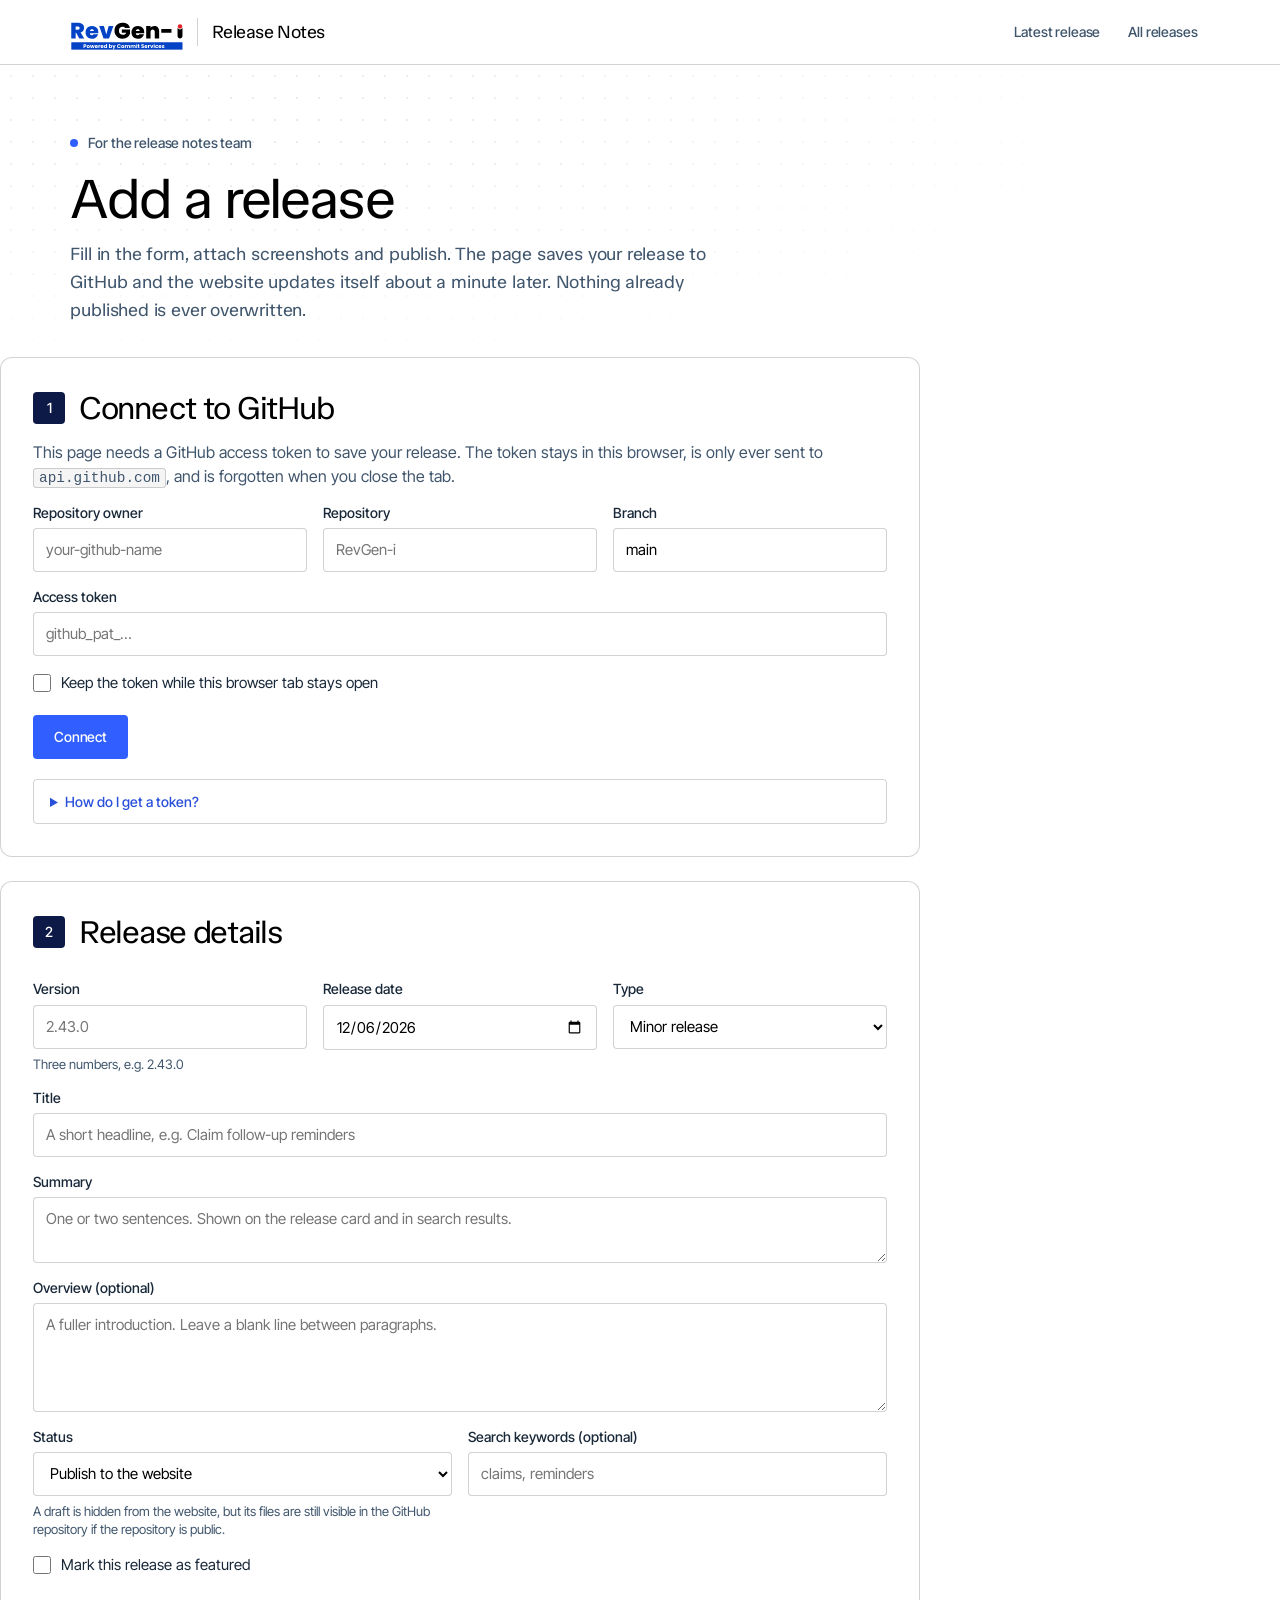
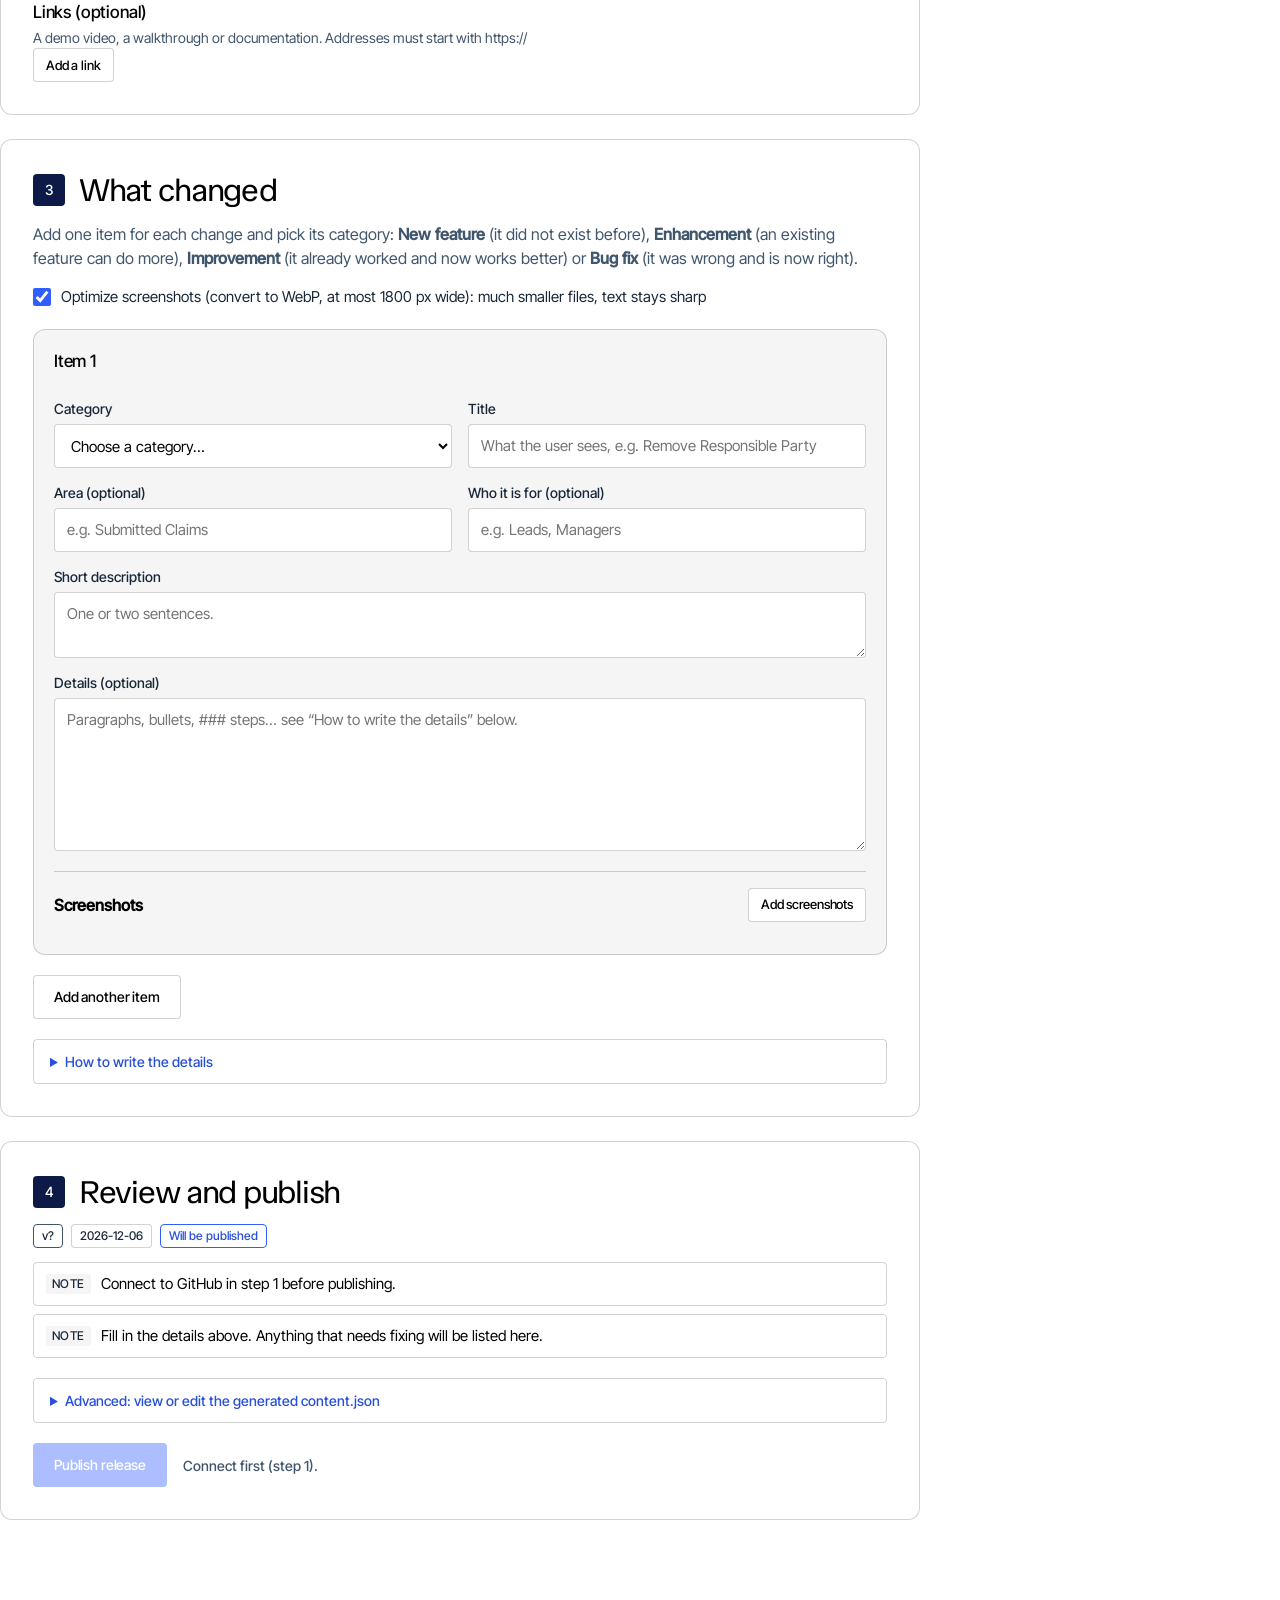
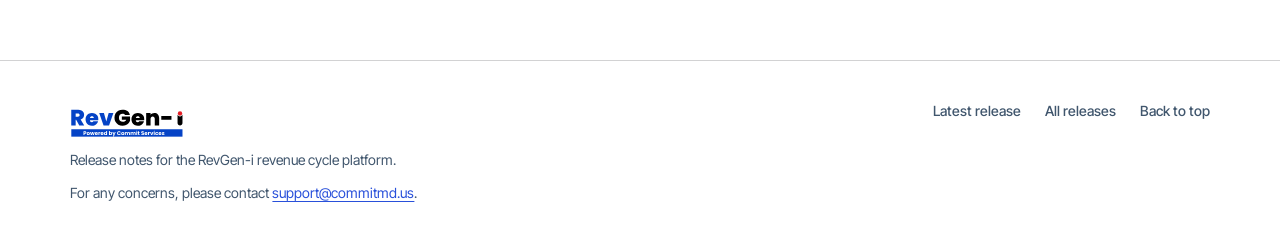
==== release-notes/admin/index.html @ 4381edd2 "Composer page: regenerated with the support contact line" ====
<!doctype html>
<html lang="en">
<head>
<meta charset="utf-8">
<meta name="viewport" content="width=device-width, initial-scale=1">
<title>Add a release · RevGen-i Release Notes</title>
<meta name="description" content="Add a release to the RevGen-i release notes with a form instead of editing files.">
<meta name="robots" content="noindex, nofollow">
<meta http-equiv="Content-Security-Policy" content="default-src 'self'; script-src 'self'; style-src 'self'; img-src 'self' data: blob:; font-src 'self'; connect-src 'self' https://api.github.com; object-src 'none'; base-uri 'none'; form-action 'none'">
<meta name="theme-color" content="#FFFFFF">
<link rel="icon" href="../assets/images/favicon.svg" type="image/svg+xml">
<link rel="stylesheet" href="../assets/css/fonts.css">
<link rel="stylesheet" href="../assets/css/portal.css">
<link rel="stylesheet" href="admin.css">
</head>
<body class="page-admin" data-root="../">
<!--@header-->
<a class="skip" href="#main">Skip to content</a>
<header class="site-header">
  <div class="wrap nav-in">
    <a class="brand" href="../" aria-label="RevGen-i Release Notes, home">
      <img class="logo-img" src="../assets/images/logo.svg" width="112" height="36" alt="RevGen-i, powered by Commit Services">
      <span class="brand-sep" aria-hidden="true"></span>
      <span class="brand-label">Release Notes</span>
    </a>
    <nav class="nav-links" aria-label="Primary">
      <a href="../#latest">Latest release</a>
      <a href="../releases/">All releases</a>
    </nav>
  </div>
</header>
<!--/@header-->

<main id="main">
  <section class="hero hero-compact">
    <div class="wrap"><div class="hero-in">
      <p class="eyebrow"><span class="dot" aria-hidden="true"></span>For the release notes team</p>
      <h1 class="d">Add a release</h1>
      <p class="lead">Fill in the form, attach screenshots and publish. The page saves your release to GitHub and the website updates itself about a minute later. Nothing already published is ever overwritten.</p>
    </div></div>
  </section>

  <div class="wrap adm">

    <section class="panel" id="connect" aria-labelledby="h-connect">
      <div class="panel-head"><span class="num" aria-hidden="true">1</span><h2 id="h-connect" class="d">Connect to GitHub</h2></div>
      <p class="muted">This page needs a GitHub access token to save your release. The token stays in this browser, is only ever sent to <code>api.github.com</code>, and is forgotten when you close the tab.</p>
      <div class="grid3">
        <label class="field"><span>Repository owner</span><input id="owner" type="text" autocomplete="off" spellcheck="false" placeholder="your-github-name"></label>
        <label class="field"><span>Repository</span><input id="repo" type="text" autocomplete="off" spellcheck="false" placeholder="RevGen-i"></label>
        <label class="field"><span>Branch</span><input id="branch" type="text" autocomplete="off" spellcheck="false" value="main"></label>
      </div>
      <label class="field"><span>Access token</span><input id="token" type="password" autocomplete="off" spellcheck="false" placeholder="github_pat_…"></label>
      <label class="check-row"><input id="remember" type="checkbox"><span>Keep the token while this browser tab stays open</span></label>
      <div class="actions"><button class="btn btn-primary" id="connectBtn" type="button">Connect</button><span class="status" id="connectStatus" role="status" aria-live="polite"></span></div>
      <details class="help">
        <summary>How do I get a token?</summary>
        <ol>
          <li>Sign in to GitHub as the owner of the repository, then open <a href="https://github.com/settings/personal-access-tokens/new" target="_blank" rel="noopener noreferrer">Settings &rsaquo; Fine-grained tokens &rsaquo; Generate new token</a>.</li>
          <li>Name it <em>Release notes</em> and choose an expiry of 30 days or less.</li>
          <li>Under <strong>Repository access</strong> choose <em>Only select repositories</em> and pick this repository.</li>
          <li>Under <strong>Repository permissions</strong> set <strong>Contents</strong> to <em>Read and write</em>, and <strong>Actions</strong> to <em>Read-only</em> (so this page can show whether the website build worked).</li>
          <li>Generate the token, copy it and paste it above. Treat it like a password: do not share it. You can delete it on GitHub at any time.</li>
        </ol>
      </details>
    </section>

    <section class="panel" id="details" aria-labelledby="h-details">
      <div class="panel-head"><span class="num" aria-hidden="true">2</span><h2 id="h-details" class="d">Release details</h2></div>
      <div class="grid3">
        <label class="field"><span>Version</span><input id="version" type="text" inputmode="decimal" autocomplete="off" spellcheck="false" placeholder="2.43.0"><small class="hint" id="versionHint">Three numbers, e.g. 2.43.0</small></label>
        <label class="field"><span>Release date</span><input id="date" type="date"></label>
        <label class="field"><span>Type</span><select id="type"><option value="major">Major release</option><option value="minor" selected>Minor release</option><option value="patch">Patch release</option></select></label>
      </div>
      <label class="field"><span>Title</span><input id="title" type="text" maxlength="140" autocomplete="off" placeholder="A short headline, e.g. Claim follow-up reminders"></label>
      <label class="field"><span>Summary</span><textarea id="summary" rows="2" placeholder="One or two sentences. Shown on the release card and in search results."></textarea></label>
      <label class="field"><span>Overview (optional)</span><textarea id="overview" rows="4" placeholder="A fuller introduction. Leave a blank line between paragraphs."></textarea></label>
      <div class="grid2">
        <label class="field"><span>Status</span>
          <select id="status"><option value="published">Publish to the website</option><option value="draft">Save as a draft (hidden from the website)</option></select>
          <small class="hint">A draft is hidden from the website, but its files are still visible in the GitHub repository if the repository is public.</small></label>
        <label class="field"><span>Search keywords (optional)</span><input id="tags" type="text" autocomplete="off" placeholder="claims, reminders"></label>
      </div>
      <label class="check-row"><input id="featured" type="checkbox"><span>Mark this release as featured</span></label>
      <h3>Links (optional)</h3>
      <p class="muted small">A demo video, a walkthrough or documentation. Addresses must start with https://</p>
      <div id="links"></div>
      <button class="btn btn-outline btn-sm" id="addLink" type="button">Add a link</button>
    </section>

    <section class="panel" id="changes" aria-labelledby="h-changes">
      <div class="panel-head"><span class="num" aria-hidden="true">3</span><h2 id="h-changes" class="d">What changed</h2></div>
      <p class="muted">Add one item for each change and pick its category: <strong>New feature</strong> (it did not exist before), <strong>Enhancement</strong> (an existing feature can do more), <strong>Improvement</strong> (it already worked and now works better) or <strong>Bug fix</strong> (it was wrong and is now right).</p>
      <label class="check-row"><input id="optimize" type="checkbox" checked><span>Optimize screenshots (convert to WebP, at most 1800 px wide): much smaller files, text stays sharp</span></label>
      <div id="items"></div>
      <button class="btn btn-outline" id="addItem" type="button">Add another item</button>
      <details class="help">
        <summary>How to write the details</summary>
        <p class="muted small">The <em>Details</em> box turns plain text into formatted content:</p>
        <ul class="syntax">
          <li>A <strong>blank line</strong> starts a new paragraph.</li>
          <li><code>- text</code> makes a bullet and <code>1. text</code> a numbered list.</li>
          <li><code>## Heading</code> adds a sub-heading.</li>
          <li><code>&gt; text</code> makes a note box and <code>!&gt; text</code> an important box.</li>
          <li><code>### Step title</code> starts a numbered step. The text, notes and screenshots below it belong to that step.</li>
          <li><code>[[image 2]]</code> on its own line places this item's screenshot number 2 right there. Screenshots you do not place appear after the text.</li>
          <li>Inside any text: <code>**bold**</code>, <code>`code`</code> and <code>[label](https://example.com)</code>.</li>
        </ul>
      </details>
    </section>

    <section class="panel" id="publish" aria-labelledby="h-publish">
      <div class="panel-head"><span class="num" aria-hidden="true">4</span><h2 id="h-publish" class="d">Review and publish</h2></div>
      <div class="summary-box" id="summaryBox" aria-live="polite"></div>
      <ul class="checks" id="checks" aria-live="polite"></ul>
      <details class="help">
        <summary>Advanced: view or edit the generated content.json</summary>
        <textarea id="json" rows="14" readonly spellcheck="false" aria-label="Generated content.json"></textarea>
        <label class="check-row"><input id="editJson" type="checkbox"><span>Edit the JSON by hand (the form above then stops updating it)</span></label>
        <button class="btn btn-outline btn-sm" id="resetJson" type="button" hidden>Reset from the form</button>
      </details>
      <div class="actions"><button class="btn btn-primary" id="publishBtn" type="button" disabled>Publish release</button><span class="status" id="publishHint"></span></div>
      <ol class="progress" id="progress" aria-live="polite" hidden></ol>
      <div class="result" id="result" role="status" hidden></div>
    </section>

  </div>
</main>

<!--@footer-->
<footer class="site-footer">
  <div class="wrap foot-in">
    <div class="foot-brand">
      <img class="logo-img" src="../assets/images/logo.svg" width="112" height="36" alt="RevGen-i, powered by Commit Services">
      <p>Release notes for the RevGen-i revenue cycle platform.</p>
      <p class="foot-contact">For any concerns, please contact <a href="mailto:support@commitmd.us">support@commitmd.us</a>.</p>
    </div>
    <nav class="foot-links" aria-label="Footer">
      <a href="../#latest">Latest release</a>
      <a href="../releases/">All releases</a>
      <a href="#main">Back to top</a>
    </nav>
  </div>
</footer>
<!--/@footer-->
<script type="module" src="admin.mjs"></script>
</body>
</html>
---- release-notes/assets/css/fonts.css ----
/* Brand fonts from DESIGN.md, self-hosted: nothing is requested from Google or any other third party.
   TASA Orbiter (headlines) and Inter Tight (text), Latin subset, WOFF2. Both are SIL Open Font License 1.1;
   the licence texts sit next to the files in assets/fonts/. Characters outside this subset fall back to the
   next family in the stack (Inter, then the system font). Inter Tight is one variable file for weights 400-500. */
@font-face{
  font-family:"TASA Orbiter";font-style:normal;font-weight:400;font-display:swap;
  src:url("../fonts/tasa-orbiter-latin.woff2") format("woff2");
  unicode-range:U+0000-00FF,U+0131,U+0152-0153,U+02BB-02BC,U+02C6,U+02DA,U+02DC,U+0304,U+0308,U+0329,U+2000-206F,U+20AC,U+2122,U+2191,U+2193,U+2212,U+2215,U+FEFF,U+FFFD;
}
@font-face{
  font-family:"Inter Tight";font-style:normal;font-weight:400 500;font-display:swap;
  src:url("../fonts/inter-tight-latin.woff2") format("woff2");
  unicode-range:U+0000-00FF,U+0131,U+0152-0153,U+02BB-02BC,U+02C6,U+02DA,U+02DC,U+0304,U+0308,U+0329,U+2000-206F,U+20AC,U+2122,U+2191,U+2193,U+2212,U+2215,U+FEFF,U+FFFD;
}
---- release-notes/assets/css/portal.css ----
/* RevGen-i Release Notes portal. One stylesheet for every page.
   Tokens follow Auditing/DESIGN.md (white page, vivid blue for actions and highlights only, flat, 4px corners). */
:root{
  --bg:#FFFFFF;
  --ink:#000000; --ink-2:#192839; --ink-3:#40566D; --ink-4:#768EA7; /* ink-4: decoration only, never text */
  --line:#4345473D;
  --blue:#305EFF; --blue-hover:#2950DB; --navy:#0D1A48; --link:#2950DA;
  --wash:rgba(25,40,57,.045); --blue-wash:rgba(48,94,255,.08);
  --ok:#0E7A4F; --warn:#9A5B00;
  --r-sm:4px; --r-md:12px;
  --margin:clamp(20px,5.5vw,80px);
  --header-h:64px;
  --f-display:"TASA Orbiter","TASA Orbiter Display Regular","Inter Tight","Inter",system-ui,-apple-system,"Segoe UI",Roboto,sans-serif;
  --f-body:"Inter Tight","Inter",system-ui,-apple-system,"Segoe UI",Roboto,sans-serif;
  --ease:cubic-bezier(.2,.7,.2,1);
}
*,*::before,*::after{box-sizing:border-box}
*{margin:0}
[hidden]{display:none!important}
html{-webkit-text-size-adjust:100%;scroll-padding-top:calc(var(--header-h) + 24px);scroll-behavior:smooth}
body{background:var(--bg);color:var(--ink);font:400 16px/1.5 var(--f-body);-webkit-font-smoothing:antialiased;text-rendering:optimizeLegibility;overflow-x:hidden}
img{display:block;max-width:100%;height:auto}
ul,ol{padding:0;list-style:none}
button,input,select{font:inherit;color:inherit}
button{cursor:pointer;background:none;border:0;padding:0}
a{color:var(--link);text-decoration:none}
p a,ul.list a,ol.list a{text-decoration:underline;text-underline-offset:3px;text-decoration-thickness:1px}
.btn,.card h3 a,.row-main h3 a,.card-go{text-decoration:none}
code{font:500 .9em ui-monospace,SFMono-Regular,Consolas,monospace;background:var(--wash);border:1px solid var(--line);border-radius:3px;padding:.05em .35em}
kbd{font:500 12px/1 var(--f-body);border:1px solid var(--line);border-radius:3px;padding:3px 6px;color:var(--ink-3);background:#fff}
:focus-visible{outline:2px solid var(--blue);outline-offset:2px;border-radius:var(--r-sm)}
::selection{background:var(--blue);color:#fff}
.wrap{width:min(1280px,100% - 2*var(--margin));margin-inline:auto}
.sr{position:absolute;width:1px;height:1px;overflow:hidden;clip:rect(0 0 0 0);white-space:nowrap}
.nowrap{white-space:nowrap}
.skip{position:absolute;left:12px;top:-60px;z-index:100;background:var(--navy);color:#fff;padding:10px 14px;border-radius:var(--r-sm);transition:top .15s}
.skip:focus{top:12px}

/* ---------- type ---------- */
.d{font-family:var(--f-display);font-weight:400;letter-spacing:-.04em;font-synthesis:none}
h1.d{font-size:clamp(34px,4.4vw,56px);line-height:1}
h2.d{font-size:clamp(26px,2.6vw,32px);line-height:1.13}
h3.d{font-size:clamp(20px,1.9vw,24px);line-height:1.15;letter-spacing:-.03em}
.lead{font:400 18px/1.55 var(--f-display);letter-spacing:-.01em;color:var(--ink-3)}
.eyebrow{display:inline-flex;align-items:center;gap:10px;font:500 14px/1.43 var(--f-body);letter-spacing:-.01em;color:var(--ink-3)}
.dot{width:8px;height:8px;border-radius:50%;background:var(--blue);position:relative;flex:none}
.dot::after{content:"";position:absolute;inset:-4px;border-radius:50%;border:1.5px solid var(--blue);opacity:0;animation:ping 2.6s var(--ease) infinite}
@keyframes ping{0%{transform:scale(.4);opacity:.7}80%,100%{transform:scale(1.3);opacity:0}}

/* ---------- buttons, chips ---------- */
.btn{display:inline-flex;align-items:center;justify-content:center;gap:8px;height:44px;padding:0 20px;border-radius:var(--r-sm);font:500 14px/1 var(--f-body);letter-spacing:-.01em;border:1px solid transparent;transition:background .2s,border-color .2s,color .2s,transform .2s var(--ease);white-space:nowrap}
.btn:active{transform:translateY(1px)}
.btn-primary{background:var(--blue);color:#fff}
.btn-primary:hover{background:var(--blue-hover)}
.btn-outline{border-color:var(--line);color:var(--ink);background:var(--bg)}
.btn-outline:hover{border-color:var(--ink-2);background:var(--wash)}
.btn-light{border-color:rgba(255,255,255,.34);color:#fff}
.btn-light:hover{border-color:#fff;background:rgba(255,255,255,.08)}
.btn-sm{height:34px;padding:0 12px;font-size:13px}
.btn-glyph{font-size:9px}
.btn .arr{display:inline-block;transition:transform .25s var(--ease)}
.btn:hover .arr,.link:hover .arr{transform:translateX(3px)}
.link{display:inline-flex;align-items:center;gap:6px;font:500 14px/1.43 var(--f-body);color:var(--link)}
.link:hover{text-decoration:underline;text-underline-offset:3px}

.chip{display:inline-flex;align-items:center;gap:6px;height:24px;padding:0 8px;border-radius:var(--r-sm);font:500 12px/1 var(--f-body);border:1px solid var(--line);color:var(--ink-2);white-space:nowrap;background:var(--bg)}
.chip::before{content:none}
/* categories: colour AND an icon AND a label, so they never rely on colour alone */
.chip[class*="cat-"]::before{content:"";width:11px;height:11px;background:currentColor;-webkit-mask:var(--icon) center/contain no-repeat;mask:var(--icon) center/contain no-repeat}
.cat-new-feature{--icon:url("data:image/svg+xml,%3Csvg xmlns='http://www.w3.org/2000/svg' viewBox='0 0 12 12' fill='none'%3E%3Cpath d='M6 1.5v9M1.5 6h9' stroke='%23000' stroke-width='1.8' stroke-linecap='round'/%3E%3C/svg%3E")}
.cat-enhancement{--icon:url("data:image/svg+xml,%3Csvg xmlns='http://www.w3.org/2000/svg' viewBox='0 0 12 12' fill='none'%3E%3Cpath d='M3 9l6-6M4 2.8h5.2V8' stroke='%23000' stroke-width='1.7' stroke-linecap='round' stroke-linejoin='round'/%3E%3C/svg%3E")}
.cat-improvement{--icon:url("data:image/svg+xml,%3Csvg xmlns='http://www.w3.org/2000/svg' viewBox='0 0 12 12' fill='none'%3E%3Cpath d='M2 6.8L6 2.8l4 4M2 10.2L6 6.2l4 4' stroke='%23000' stroke-width='1.6' stroke-linecap='round' stroke-linejoin='round'/%3E%3C/svg%3E")}
.cat-bug-fix{--icon:url("data:image/svg+xml,%3Csvg xmlns='http://www.w3.org/2000/svg' viewBox='0 0 12 12' fill='none'%3E%3Cpath d='M2 6.4l2.7 2.7L10 3.2' stroke='%23000' stroke-width='1.8' stroke-linecap='round' stroke-linejoin='round'/%3E%3C/svg%3E")}
.chip.cat-new-feature{background:var(--blue);border-color:var(--blue);color:#fff}
.chip.cat-enhancement{border-color:var(--navy);color:var(--navy)}
.chip.cat-improvement{border-color:rgba(41,80,218,.5);color:var(--link);background:var(--blue-wash)}
.chip.cat-bug-fix{border-color:var(--ink-3);color:var(--ink-2)}
.chip.type-major{background:var(--navy);border-color:var(--navy);color:#fff}
.chip.type-minor{border-color:var(--ink-3);color:var(--ink-2)}
.chip.type-patch{border-style:dashed;border-color:var(--ink-3);color:var(--ink-3)}
.chip.featured{border-color:var(--blue);color:var(--link)}
.chip.draft{border-color:var(--warn);color:var(--warn);background:#fff8ec}
.chip.sample{border-style:dashed;border-color:var(--ink-3);color:var(--ink-3);background:var(--wash)}
.chip.aud{background:var(--wash);border-color:transparent;color:var(--ink-2)}
.chip.latest{background:var(--blue);border-color:var(--blue);color:#fff}
.chip.latest i{width:6px;height:6px;border-radius:50%;background:#fff;display:block}
.chip.on-dark{background:transparent;border-color:rgba(255,255,255,.34);color:#fff}
.chip.on-dark.type-major{background:#fff;color:var(--navy);border-color:#fff}

/* ---------- header / footer ---------- */
.site-header{position:sticky;top:0;z-index:50;background:var(--bg);border-bottom:1px solid var(--line)}
.nav-in{height:var(--header-h);display:flex;align-items:center;justify-content:space-between;gap:20px}
.brand{display:inline-flex;align-items:center;gap:14px;color:var(--ink);min-width:0}
.logo-img{display:block;flex:none;height:36px;width:auto} /* the official RevGen-i logo (assets/images/logo.svg), never redrawn */
.brand-sep{width:1px;height:28px;background:var(--line)}
.brand-label{font:400 18px/1 var(--f-display);letter-spacing:-.03em;white-space:nowrap}
.nav-links{display:flex;align-items:center;gap:4px}
.nav-links a{position:relative;height:36px;display:inline-flex;align-items:center;padding:0 12px;border-radius:var(--r-sm);font:500 14px/1 var(--f-body);letter-spacing:-.01em;color:var(--ink-3);transition:color .2s,background .2s}
.nav-links a:hover{color:var(--ink);background:var(--wash)}
.nav-links a[aria-current="page"]{color:var(--ink)}
.nav-links a[aria-current="page"]::after{content:"";position:absolute;left:12px;right:12px;bottom:-14px;height:2px;background:var(--blue)}
.nav-links a{white-space:nowrap}
@media (max-width:640px){.brand-sep,.brand-label{display:none}.nav-links a{padding:0 8px}}
@media (max-width:480px){.nav-links a:first-child{display:none}.logo-img{height:32px}} /* the hero has its own "latest release" button */

.site-footer{margin-top:clamp(72px,9vw,120px);border-top:1px solid var(--line);padding:40px 0 48px}
.foot-in{display:flex;flex-wrap:wrap;justify-content:space-between;gap:28px}
.foot-brand p{margin-top:12px;color:var(--ink-3);font-size:14px}
.foot-links{display:flex;flex-wrap:wrap;gap:6px 24px;align-self:flex-start}
.foot-links a{font:500 14px/1.43 var(--f-body);color:var(--ink-3)}
.foot-links a:hover{color:var(--ink)}

/* ---------- hero (landing + archive) ---------- */
.hero{position:relative;padding:clamp(48px,7vw,96px) 0 clamp(36px,5vw,56px)}
.hero::before{content:"";position:absolute;inset:0 0 auto 0;height:100%;background-image:radial-gradient(var(--line) 1px,transparent 1.2px);background-size:22px 22px;opacity:.5;-webkit-mask-image:radial-gradient(70% 90% at 22% 20%,#000 0,transparent 100%);mask-image:radial-gradient(70% 90% at 22% 20%,#000 0,transparent 100%);pointer-events:none}
.hero-in{position:relative;max-width:820px}
.hero h1{margin:18px 0 20px}
.hero .lead{max-width:680px}
.hero .cta{display:flex;flex-wrap:wrap;gap:10px;margin-top:28px}
.hero-compact{padding:clamp(32px,5vw,64px) 0 clamp(20px,3vw,32px)}
.hero-compact h1{margin:18px 0 14px}
.hero-in > *{opacity:0;animation:fadeUp .7s var(--ease) forwards}
.hero-in > :nth-child(2){animation-delay:.07s}.hero-in > :nth-child(3){animation-delay:.14s}.hero-in > :nth-child(4){animation-delay:.21s}
@keyframes fadeUp{from{opacity:0;transform:translateY(12px)}to{opacity:1;transform:none}}
.crumbs{display:flex;flex-wrap:wrap;align-items:center;gap:8px;font:500 14px/1.4 var(--f-body);color:var(--ink-3);margin-bottom:6px}
.crumbs a{color:var(--ink-3)}
.crumbs a:hover{color:var(--ink);text-decoration:underline;text-underline-offset:3px}
.crumbs [aria-current]{color:var(--ink)}

/* ---------- latest release spotlight ---------- */
.spot-sec{padding-bottom:clamp(56px,7vw,96px)}
.spot{display:grid;grid-template-columns:minmax(0,1.05fr) minmax(0,.95fr);background:var(--navy);color:#fff;border-radius:var(--r-md);overflow:hidden}
.spot-main{padding:clamp(28px,4vw,56px);display:flex;flex-direction:column;align-items:flex-start;gap:18px}
.spot-top{display:flex;flex-wrap:wrap;align-items:center;gap:8px}
.spot-ver{font:400 clamp(48px,6.4vw,76px)/1 var(--f-display);letter-spacing:-.045em}
.spot-date{font:500 15px/1.4 var(--f-body);color:rgba(255,255,255,.78)}
.spot h3{font:400 clamp(24px,2.5vw,32px)/1.13 var(--f-display);letter-spacing:-.04em}
.spot-sum{color:rgba(255,255,255,.8);font-size:17px;line-height:1.55;max-width:56ch}
.spot-tiles{display:flex;flex-wrap:wrap;gap:10px;margin-top:2px}
.spot-tile{display:flex;flex-direction:column;gap:4px;min-width:104px;padding:12px 16px;border:1px solid rgba(255,255,255,.22);border-radius:var(--r-sm);color:#fff;transition:border-color .2s,background .2s}
.spot-tile:hover{border-color:#fff;background:rgba(255,255,255,.07)}
.spot-tile b{font:400 30px/1 var(--f-display);letter-spacing:-.03em}
.spot-tile span{font-size:13px;color:rgba(255,255,255,.78)}
.spot-cta{display:flex;flex-wrap:wrap;gap:10px;margin-top:8px}
.spot-media{display:flex;align-items:center;padding:clamp(20px,3vw,40px) clamp(20px,3vw,40px) clamp(20px,3vw,40px) 0}
.spot-shot{display:block;width:100%;border:1px solid rgba(255,255,255,.22);border-radius:8px;overflow:hidden;background:#fff}
.spot-shot img{width:100%;aspect-ratio:4/3;object-fit:cover;object-position:top left;transition:transform .6s var(--ease)}
.spot-shot:hover img{transform:scale(1.02)}
.spot.no-media{grid-template-columns:1fr}
.spot-skel{height:380px;border-radius:var(--r-md);background:var(--wash);animation:pulse 1.4s ease-in-out infinite}
@keyframes pulse{50%{opacity:.55}}
.spot-empty{border:1px dashed var(--line);border-radius:var(--r-md);padding:48px 24px;text-align:center;color:var(--ink-3)}
@media (max-width:900px){.spot{grid-template-columns:1fr}.spot-media{padding:0 clamp(20px,3vw,40px) clamp(24px,4vw,40px)}}

/* ---------- sections, toolbar ---------- */
.sec{padding-top:8px}
.sec-tight{padding-top:0}
.sec-head{display:flex;flex-wrap:wrap;align-items:baseline;justify-content:space-between;gap:8px 16px;margin-bottom:24px}
.sec-head .link{white-space:nowrap}
.toolbar{display:grid;grid-template-columns:minmax(220px,1fr) 160px auto;gap:10px;align-items:center}
.search{position:relative;display:flex;align-items:center;height:44px;border:1px solid var(--line);border-radius:var(--r-sm);background:var(--bg);padding:0 12px;gap:10px;color:var(--ink-3);transition:border-color .2s}
.search:focus-within{border-color:var(--blue);color:var(--blue)}
.search input{flex:1;min-width:0;height:100%;border:0;outline:0;background:transparent;color:var(--ink);font-size:15px}
.search input::placeholder{color:var(--ink-3);opacity:.85}
.search input::-webkit-search-cancel-button{cursor:pointer}
.select{position:relative;display:block}
.select select{appearance:none;width:100%;height:44px;padding:0 36px 0 12px;border:1px solid var(--line);border-radius:var(--r-sm);background:var(--bg);font-size:15px;cursor:pointer}
.select::after{content:"";position:absolute;right:14px;top:50%;width:7px;height:7px;border:solid var(--ink-3);border-width:0 1.5px 1.5px 0;transform:translateY(-70%) rotate(45deg);pointer-events:none}
.select select:focus-visible{outline-offset:0}
.check{display:inline-flex;align-items:center;gap:8px;height:44px;padding:0 4px;font:500 14px/1 var(--f-body);color:var(--ink-2);cursor:pointer;white-space:nowrap}
.check input{width:16px;height:16px;accent-color:var(--blue);margin:0}
.fchips{grid-column:1/-1;display:flex;flex-wrap:wrap;gap:8px}
.fchip{display:inline-flex;align-items:center;gap:8px;height:36px;padding:0 12px;border:1px solid var(--line);border-radius:var(--r-sm);font:500 14px/1 var(--f-body);color:var(--ink-2);background:var(--bg);transition:border-color .2s,background .2s,color .2s}
.fchip:hover{border-color:var(--ink-2)}
.fchip em{font-style:normal;font-size:12px;color:var(--ink-3);min-width:16px;text-align:center;border-radius:3px;background:var(--wash);padding:2px 5px}
.fchip[aria-pressed="true"]{background:var(--navy);border-color:var(--navy);color:#fff}
.fchip[aria-pressed="true"] em{background:rgba(255,255,255,.18);color:#fff}
.result-count{margin:20px 0 16px;font:500 14px/1.4 var(--f-body);color:var(--ink-3)}
@media (max-width:760px){.toolbar{grid-template-columns:1fr 1fr}.search{grid-column:1/-1}}

/* ---------- release cards (landing) ---------- */
.cards{display:grid;grid-template-columns:repeat(auto-fill,minmax(min(100%,340px),1fr));gap:20px}
.card{position:relative;display:flex;flex-direction:column;gap:14px;padding:24px;border:1px solid var(--line);border-radius:var(--r-md);background:var(--bg);transition:border-color .25s,transform .25s var(--ease)}
.card:hover{border-color:var(--ink-2);transform:translateY(-2px)}
.card:has(h3 a:focus-visible),.row:has(h3 a:focus-visible){outline:2px solid var(--blue);outline-offset:2px}
.card h3 a:focus-visible,.row-main h3 a:focus-visible{outline:none}
.card-top{display:flex;align-items:baseline;justify-content:space-between;gap:12px}
.card-ver{font:400 30px/1 var(--f-display);letter-spacing:-.04em;color:var(--ink)}
.card-date{font:500 13px/1.3 var(--f-body);color:var(--ink-3);white-space:nowrap}
.card-flags{display:flex;flex-wrap:wrap;gap:6px;min-height:24px}
.card h3{font:400 20px/1.2 var(--f-display);letter-spacing:-.02em}
.card h3 a{color:var(--ink)}
.card h3 a::after{content:"";position:absolute;inset:0;border-radius:var(--r-md)} /* whole card is the link */
.card-sum{color:var(--ink-3);font-size:15px;line-height:1.5;display:-webkit-box;-webkit-line-clamp:3;-webkit-box-orient:vertical;overflow:hidden}
.card-match{font-size:13px;line-height:1.45;color:var(--ink-3);border-left:2px solid var(--blue);padding-left:10px}
.card-match b{font-weight:500;color:var(--ink)}
.card-cats{display:flex;flex-wrap:wrap;gap:6px;margin-top:auto}
.card-go{display:inline-flex;align-items:center;gap:6px;font:500 14px/1.4 var(--f-body);color:var(--link)}
.card:hover .card-go .arr{transform:translateX(3px)}
.card-go .arr{transition:transform .25s var(--ease)}
.more{display:flex;justify-content:center;margin-top:28px}
.empty,.load-error{border:1px dashed var(--line);border-radius:var(--r-md);padding:40px 24px;text-align:center;color:var(--ink-3)}
.empty p+p{margin:6px 0 16px}
.load-error{text-align:left;color:var(--ink-2)}
.load-error code{white-space:nowrap}

/* ---------- archive (grouped by year) ---------- */
.archive{display:flex;flex-direction:column;gap:40px}
.year-head{display:flex;align-items:baseline;gap:12px;padding-bottom:12px;border-bottom:1px solid var(--ink-2)}
.year-head h2{font:400 32px/1 var(--f-display);letter-spacing:-.04em}
.year-head span{font:500 14px/1 var(--f-body);color:var(--ink-3)}
.row{position:relative;display:grid;grid-template-columns:96px 150px minmax(0,1fr) auto 20px;align-items:center;gap:8px 20px;padding:18px 8px;border-bottom:1px solid var(--line);transition:background .2s}
.row:hover{background:var(--wash)}
.row-ver{font:400 24px/1 var(--f-display);letter-spacing:-.04em}
.row-date{font:500 14px/1.3 var(--f-body);color:var(--ink-3)}
.row-main h3{font:500 16px/1.35 var(--f-body);letter-spacing:-.01em}
.row-main h3 a{color:var(--ink)}
.row-main h3 a::after{content:"";position:absolute;inset:0}
.row-main p{margin-top:2px;font-size:14px;line-height:1.45;color:var(--ink-3);display:-webkit-box;-webkit-line-clamp:2;-webkit-box-orient:vertical;overflow:hidden}
.row-chips{display:flex;flex-wrap:wrap;justify-content:flex-end;gap:6px;max-width:340px}
.row-arr{color:var(--ink-3);transition:transform .25s var(--ease),color .2s}
.row:hover .row-arr{transform:translateX(3px);color:var(--blue)}
@media (max-width:900px){
  .row{grid-template-columns:auto 1fr auto;grid-template-areas:"v d a" "m m m" "c c c"}
  .row-ver{grid-area:v}.row-date{grid-area:d}.row-arr{grid-area:a}.row-main{grid-area:m}.row-chips{grid-area:c;justify-content:flex-start;max-width:none}
}

/* ---------- release page ---------- */
.rel{padding-top:24px}
.banner{margin:8px 0 0;padding:12px 16px;border:1px solid var(--line);border-left-width:3px;border-radius:var(--r-sm);font-size:14px;background:var(--wash)}
.banner-draft{border-left-color:var(--warn);background:#fff8ec}
.banner-sample{border-left-color:var(--ink-3)}
.rel-hero{padding:28px 0 36px;border-bottom:1px solid var(--line)}
.rel-meta{display:flex;flex-wrap:wrap;align-items:center;gap:10px 12px;margin-bottom:18px}
.rel-ver{font:400 clamp(32px,4vw,44px)/1 var(--f-display);letter-spacing:-.045em;margin-right:6px}
.rel-meta time{font:500 15px/1 var(--f-body);color:var(--ink-3);margin-right:6px}
.rel-hero h1{max-width:min(100%,900px);margin-bottom:18px}
.rel-hero .lead{max-width:70ch}
.rel-actions{display:flex;flex-wrap:wrap;gap:10px;margin-top:24px}
.rel-counts{display:flex;flex-wrap:wrap;gap:10px;margin-top:28px}
.count-tile{display:flex;align-items:baseline;gap:10px;padding:12px 16px;border:1px solid var(--line);border-radius:var(--r-sm);color:var(--ink);transition:border-color .2s,background .2s}
.count-tile:hover{border-color:var(--ink-2);background:var(--wash)}
.count-n{font:400 28px/1 var(--f-display);letter-spacing:-.03em}
.count-l{font:500 14px/1 var(--f-body);color:var(--ink-2)}
.count-tile.cat-new-feature{border-color:var(--blue)}
.count-tile.cat-new-feature .count-n{color:var(--blue)}

.rel-body{display:grid;grid-template-columns:260px minmax(0,1fr);gap:clamp(32px,5vw,72px);padding-top:40px;align-items:start}
.toc{position:sticky;top:calc(var(--header-h) + 24px);max-height:calc(100vh - var(--header-h) - 48px);overflow:auto;font-size:14px}
.toc summary{font:500 12px/1 var(--f-body);text-transform:uppercase;letter-spacing:.08em;color:var(--ink-3);margin-bottom:14px;list-style:none;cursor:default}
.toc summary::-webkit-details-marker{display:none}
.toc ol ol{margin:4px 0 10px;border-left:1px solid var(--line)}
.toc a{display:block;color:var(--ink-3);padding:5px 10px;border-left:2px solid transparent;margin-left:-1px;line-height:1.35;transition:color .2s,border-color .2s}
.toc > nav > ol > li > a{font-weight:500;color:var(--ink-2)}
.toc a:hover{color:var(--ink)}
.toc a.on{color:var(--link);border-left-color:var(--blue)}
@media (max-width:1100px){
  .rel-body{grid-template-columns:1fr;gap:28px}
  .toc{position:static;max-height:none;border:1px solid var(--line);border-radius:var(--r-sm);padding:12px 14px}
  .toc summary{cursor:pointer;margin:0;display:flex;justify-content:space-between;align-items:center}
  .toc summary::after{content:"+";font-size:18px;line-height:1}
  .toc[open] summary::after{content:"\2212"}
  .toc[open] summary{margin-bottom:10px}
}
.rel-content{counter-reset:fig;min-width:0;max-width:880px}
.rel-section+.rel-section{margin-top:56px}
.rel-section>h2{display:flex;align-items:center;gap:12px;padding-bottom:14px;border-bottom:1px solid var(--ink-2);margin-bottom:8px}
.count{font:500 13px/1 var(--f-body);letter-spacing:0;color:var(--ink-3);border:1px solid var(--line);border-radius:var(--r-sm);padding:4px 7px}
.overview-p{margin-top:16px;font-size:17px;line-height:1.65;color:var(--ink-2)}
.item{padding:32px 0;border-bottom:1px solid var(--line)}
.item:last-child{border-bottom:0}
.item-compact{padding:20px 0}
.item-head{margin-bottom:12px}
.item-tags{display:flex;flex-wrap:wrap;align-items:center;gap:8px;margin-bottom:12px}
.item-module{font:500 13px/1 var(--f-body);color:var(--ink-3)}
.item h3 a{color:var(--ink)}
.item h3 a:hover::after{content:" #";color:var(--ink-4)}
.item-compact h3{font-size:20px}
.item-summary{font-size:17px;line-height:1.6;color:var(--ink-2);max-width:68ch}
.blocks{margin-top:20px;display:flex;flex-direction:column;gap:16px}
.blocks p{max-width:68ch;color:var(--ink-2);line-height:1.65}
.block-h{font:500 17px/1.3 var(--f-body);letter-spacing:-.01em;margin-top:8px}
.list{display:flex;flex-direction:column;gap:8px;max-width:68ch;color:var(--ink-2);line-height:1.6}
ul.list{list-style:none}
ul.list li{position:relative;padding-left:20px}
ul.list li::before{content:"";position:absolute;left:2px;top:.7em;width:6px;height:6px;border-radius:1px;background:var(--blue)}
ol.list{list-style:decimal;padding-left:22px}
.item-links{display:flex;flex-wrap:wrap;gap:10px;margin-top:20px}
.empty-note{padding:32px 0;color:var(--ink-3)}

.callout{position:relative;max-width:68ch;padding:12px 16px 12px 16px;border:1px solid var(--line);border-left:3px solid var(--blue);border-radius:var(--r-sm);background:var(--wash)}
.callout-label{display:block;font:500 12px/1 var(--f-body);text-transform:uppercase;letter-spacing:.08em;color:var(--link);margin-bottom:6px}
.callout p{margin:0!important;font-size:15px;line-height:1.55;color:var(--ink-2)}
.callout-important{border-left-color:var(--warn);background:#fff8ec}
.callout-important .callout-label{color:var(--warn)}

.steps{display:flex;flex-direction:column;margin:8px 0}
.step{position:relative;display:grid;grid-template-columns:32px minmax(0,1fr);gap:20px;padding-bottom:40px}
.step:last-child{padding-bottom:0}
.step::before{content:"";position:absolute;left:15.5px;top:40px;bottom:8px;width:1px;background:var(--line)}
.step:last-child::before{display:none}
.step-n{width:32px;height:32px;display:grid;place-items:center;border-radius:var(--r-sm);background:var(--navy);color:#fff;font:500 14px/1 var(--f-body)}
.step-main{min-width:0;display:flex;flex-direction:column;gap:12px}
.step-title{font:500 18px/1.3 var(--f-body);letter-spacing:-.015em;padding-top:4px}
.step-meta{display:flex;flex-wrap:wrap;align-items:center;gap:8px 12px}
.path{display:inline-flex;flex-wrap:wrap;align-items:center;gap:4px 8px;font:500 13px/1.3 var(--f-body);color:var(--ink-3)}
.path .sep{color:var(--ink-4)}
.step-main p{max-width:68ch;color:var(--ink-2);line-height:1.65}
@media (max-width:560px){.step{grid-template-columns:28px minmax(0,1fr);gap:14px}.step-n{width:28px;height:28px}.step::before{left:13.5px;top:36px}}

.shot{margin:4px 0}
.shot-link{position:relative;display:block;border:1px solid var(--line);border-radius:var(--r-md);overflow:hidden;background:var(--wash);cursor:zoom-in}
.shot-link img{width:auto;max-width:100%;height:auto;margin-inline:auto;transition:transform .5s var(--ease)}
.shot-link:hover img{transform:scale(1.01)}
.shot-zoom{position:absolute;right:10px;bottom:10px;padding:6px 10px;border-radius:var(--r-sm);background:var(--navy);color:#fff;font:500 12px/1 var(--f-body);opacity:0;transform:translateY(4px);transition:opacity .2s,transform .2s}
.shot-link:hover .shot-zoom,.shot-link:focus-visible .shot-zoom{opacity:1;transform:none}
figcaption{margin-top:10px;font-size:14px;line-height:1.45;color:var(--ink-3)}
figcaption::before{counter-increment:fig;content:"Fig. " counter(fig) "  \00B7  ";font-weight:500;color:var(--ink-2)}
.gallery{display:grid;gap:16px;grid-template-columns:repeat(2,minmax(0,1fr))}
.gallery-1{grid-template-columns:1fr}
.gallery-3{grid-template-columns:repeat(3,minmax(0,1fr))}
@media (max-width:700px){.gallery,.gallery-3{grid-template-columns:1fr}}

.pager{display:grid;grid-template-columns:1fr auto 1fr;align-items:stretch;gap:12px;margin-top:72px;padding-top:32px;border-top:1px solid var(--line)}
.pager-all{grid-column:2;grid-row:1;align-self:center;font:500 14px/1.3 var(--f-body);padding:12px 8px;white-space:nowrap}
.pager:not(:has(.pager-link)){grid-template-columns:1fr}
.pager:not(:has(.pager-link)) .pager-all{grid-column:1}
.pager-link{display:flex;flex-direction:column;gap:4px;padding:16px 20px;border:1px solid var(--line);border-radius:var(--r-md);color:var(--ink);transition:border-color .2s,background .2s}
.pager-link:hover{border-color:var(--ink-2);background:var(--wash)}
.pager-link.prev{grid-column:1;grid-row:1}
.pager-link.next{grid-column:3;grid-row:1;text-align:right;align-items:flex-end}
.pager-dir{font:500 13px/1.3 var(--f-body);color:var(--ink-3)}
.pager-ver{font:400 24px/1.1 var(--f-display);letter-spacing:-.04em}
.pager-title{font-size:14px;line-height:1.4;color:var(--ink-3);display:-webkit-box;-webkit-line-clamp:2;-webkit-box-orient:vertical;overflow:hidden}
@media (max-width:700px){.pager{grid-template-columns:1fr}.pager-link.prev,.pager-link.next,.pager-all{grid-column:1;grid-row:auto}.pager-link.next{text-align:left;align-items:flex-start}.pager-all{order:3;text-align:center}}

/* ---------- lightbox (native <dialog>) ---------- */
.lb{width:100vw;height:100vh;max-width:none;max-height:none;margin:0;padding:0;border:0;background:rgba(6,12,36,.96);color:#fff;overflow:hidden}
.lb[open]{display:flex;flex-direction:column}
.lb::backdrop{background:rgba(6,12,36,.96)}
.lb-bar{display:flex;align-items:center;gap:16px;padding:12px clamp(16px,3vw,28px);border-bottom:1px solid rgba(255,255,255,.14)}
.lb-count{font:500 13px/1 var(--f-body);color:rgba(255,255,255,.75);white-space:nowrap}
.lb-cap{flex:1;min-width:0;font-size:14px;line-height:1.4;color:#fff;overflow:hidden;text-overflow:ellipsis;white-space:nowrap}
.lb-stage{position:relative;flex:1;min-height:0;display:flex}
.lb-scroll{flex:1;min-width:0;overflow:auto;display:grid;place-items:center;padding:20px 64px}
.lb-scroll img{max-width:100%;max-height:calc(100vh - 140px);width:auto;height:auto;border-radius:6px;background:#fff;cursor:zoom-in}
.lb-scroll.zoomed{place-items:start center}
.lb-scroll.zoomed img{max-width:none;max-height:none;cursor:zoom-out}
.lb-nav{position:absolute;top:50%;width:44px;height:44px;margin-top:-22px;display:grid;place-items:center;border:1px solid rgba(255,255,255,.3);border-radius:var(--r-sm);background:rgba(6,12,36,.8);color:#fff;font-size:22px;line-height:1;z-index:2;transition:background .2s,border-color .2s}
.lb-nav:hover{background:var(--blue);border-color:var(--blue)}
.lb-nav.prev{left:12px}.lb-nav.next{right:12px}
.lb-foot{padding:10px 16px 14px;text-align:center;font-size:12px;color:rgba(255,255,255,.65)}
@media (max-width:640px){.lb-scroll{padding:12px 12px}.lb-nav{top:auto;bottom:12px;margin:0}.lb-nav.prev{left:12px}.lb-nav.next{right:12px}}

/* ---------- reveal-on-scroll (only when JS has run; content is never hidden without it) ---------- */
html.js .rv{opacity:0;transform:translateY(14px);transition:opacity .6s var(--ease),transform .6s var(--ease);transition-delay:calc(var(--i,0)*60ms)}
html.js .rv.in{opacity:1;transform:none}

@media (prefers-reduced-motion:reduce){
  html{scroll-behavior:auto}
  *,*::before,*::after{animation-duration:.001ms!important;animation-iteration-count:1!important;transition-duration:.001ms!important;transition-delay:0s!important}
  html.js .rv{opacity:1;transform:none}
  .hero-in>*{opacity:1}
}
@media print{
  .site-header,.site-footer,.toc,.pager,.rel-actions,.skip,.shot-zoom{display:none!important}
  body{font-size:12pt}.rel-body{display:block}.item{break-inside:avoid}.shot-link{border:0}
  a{color:inherit;text-decoration:none}
}
---- release-notes/admin/admin.css ----
/* Styles for the release composer. Builds on assets/css/portal.css (same tokens). */
:root{--bad:#C0392B}
.btn:disabled{opacity:.4;cursor:not-allowed;pointer-events:none}
.adm{display:flex;flex-direction:column;gap:24px;max-width:920px;margin-inline:0 auto;padding-bottom:24px}
.panel{border:1px solid var(--line);border-radius:var(--r-md);padding:clamp(20px,3vw,32px);background:var(--bg)}
.panel-head{display:flex;align-items:center;gap:14px;margin-bottom:14px}
.num{flex:none;width:32px;height:32px;display:grid;place-items:center;border-radius:var(--r-sm);background:var(--navy);color:#fff;font:500 14px/1 var(--f-body)}
.panel h3{font:500 17px/1.3 var(--f-body);letter-spacing:-.01em;margin:24px 0 4px}
.muted{color:var(--ink-3)}
.small{font-size:14px}

.field{display:flex;flex-direction:column;gap:6px;margin-top:16px;min-width:0}
.field>span{font:500 14px/1.3 var(--f-body);color:var(--ink-2)}
.field input[type=text],.field input[type=password],.field input[type=date],.field select,.field textarea,.panel>details textarea{width:100%;min-height:44px;padding:10px 12px;border:1px solid var(--line);border-radius:var(--r-sm);background:var(--bg);font:400 15px/1.45 var(--f-body);color:var(--ink)}
.field textarea,.panel>details textarea{resize:vertical;min-height:0}
.field input:focus,.field select:focus,.field textarea:focus,.panel>details textarea:focus{outline:2px solid var(--blue);outline-offset:0;border-color:var(--blue)}
.field select{appearance:auto}
.hint{font-size:13px;line-height:1.4;color:var(--ink-3)}
.grid2,.grid3{display:grid;gap:0 16px}
.grid2{grid-template-columns:repeat(2,minmax(0,1fr))}
.grid3{grid-template-columns:repeat(3,minmax(0,1fr))}
@media (max-width:760px){.grid2,.grid3{grid-template-columns:1fr}}
.check-row{display:flex;align-items:flex-start;gap:10px;margin-top:16px;cursor:pointer;font-size:15px;color:var(--ink-2)}
.check-row input{flex:none;width:18px;height:18px;margin:2px 0 0;accent-color:var(--blue)}
.actions{display:flex;flex-wrap:wrap;align-items:center;gap:12px 16px;margin-top:20px}
.status{font:500 14px/1.4 var(--f-body);color:var(--ink-3)}
.status.ok{color:var(--ok)}
.status.err{color:var(--bad)}
code{white-space:nowrap}

.help{margin-top:20px;border:1px solid var(--line);border-radius:var(--r-sm);padding:0 16px}
.help>summary{cursor:pointer;padding:12px 0;font:500 14px/1.4 var(--f-body);color:var(--link)}
.help[open]>summary{border-bottom:1px solid var(--line);margin-bottom:12px}
.help ol,.help ul{display:flex;flex-direction:column;gap:8px;padding:0 0 14px 20px;list-style:decimal;font-size:15px;line-height:1.55;color:var(--ink-2)}
.help ul{list-style:disc}
.help>p{margin-bottom:8px}
.help>textarea{margin-bottom:6px}
.help>.btn{margin:8px 0 14px}
.help>.check-row{margin-bottom:6px}

.link-row{display:grid;grid-template-columns:minmax(0,1fr) minmax(0,1.4fr) 140px auto;gap:0 12px;align-items:end;margin-bottom:6px}
@media (max-width:760px){.link-row{grid-template-columns:1fr;gap:0;padding-bottom:14px;border-bottom:1px solid var(--line)}.link-row .btn{margin-top:10px;justify-self:start}}
.link-row .field{margin-top:10px}

.item-form{margin:20px 0;padding:20px;border:1px solid var(--line);border-radius:var(--r-md);background:var(--wash)}
.item-form .field input,.item-form .field select,.item-form .field textarea{background:#fff}
.item-head{display:flex;align-items:center;justify-content:space-between;gap:12px}
.item-head h3{margin:0}
.shots{margin-top:20px;padding-top:16px;border-top:1px solid var(--line)}
.shots-head{display:flex;flex-wrap:wrap;align-items:center;justify-content:space-between;gap:10px}
.file-btn{position:relative;cursor:pointer;background:#fff}
.file-btn:focus-within{outline:2px solid var(--blue);outline-offset:2px}
.shot-list{display:flex;flex-direction:column;gap:12px;margin-top:12px}
.shot-row{display:grid;grid-template-columns:132px minmax(0,1fr) auto;gap:14px;align-items:start;padding:12px;border:1px solid var(--line);border-radius:var(--r-sm);background:#fff}
.thumb{width:132px;height:92px;object-fit:cover;object-position:top left;border:1px solid var(--line);border-radius:var(--r-sm);background:var(--wash)}
.shot-title{display:flex;flex-wrap:wrap;align-items:center;gap:6px 10px;font-size:14px}
.shot-title .muted{font-size:13px}
.shot-row .field{margin-top:10px}
@media (max-width:640px){.shot-row{grid-template-columns:1fr}.thumb{width:100%;height:auto;max-height:180px}}

.summary-box{display:flex;flex-wrap:wrap;gap:8px;margin:4px 0 4px}
.checks{display:flex;flex-direction:column;gap:8px;margin-top:14px}
.checks li{display:flex;gap:10px;align-items:flex-start;padding:10px 12px;border:1px solid var(--line);border-radius:var(--r-sm);font-size:15px;line-height:1.45}
.checks li::before{flex:none;margin-top:1px;font:500 12px/1 var(--f-body);padding:4px 6px;border-radius:3px;text-transform:uppercase;letter-spacing:.04em}
.checks .err{border-color:var(--bad)}
.checks .err::before{content:"Fix";background:var(--bad);color:#fff}
.checks .warn{border-color:var(--warn);background:#fff8ec}
.checks .warn::before{content:"Check";background:var(--warn);color:#fff}
.checks .info::before{content:"Note";background:var(--wash);color:var(--ink-2)}
.checks .good{border-color:var(--ok)}
.checks .good::before{content:"OK";background:var(--ok);color:#fff}

.progress{display:flex;flex-direction:column;gap:6px;margin-top:16px;padding-left:20px;list-style:decimal;font-size:15px;color:var(--ink-2)}
.progress li:last-child{font-weight:500;color:var(--ink)}
.result{margin-top:16px;padding:16px 18px;border:1px solid var(--ok);border-radius:var(--r-sm);background:#f3fbf7;font-size:15px;line-height:1.55}
.result.bad{border-color:var(--bad);background:#fff5f4}
.result p+p{margin-top:8px}
.result .btn{margin-top:12px}
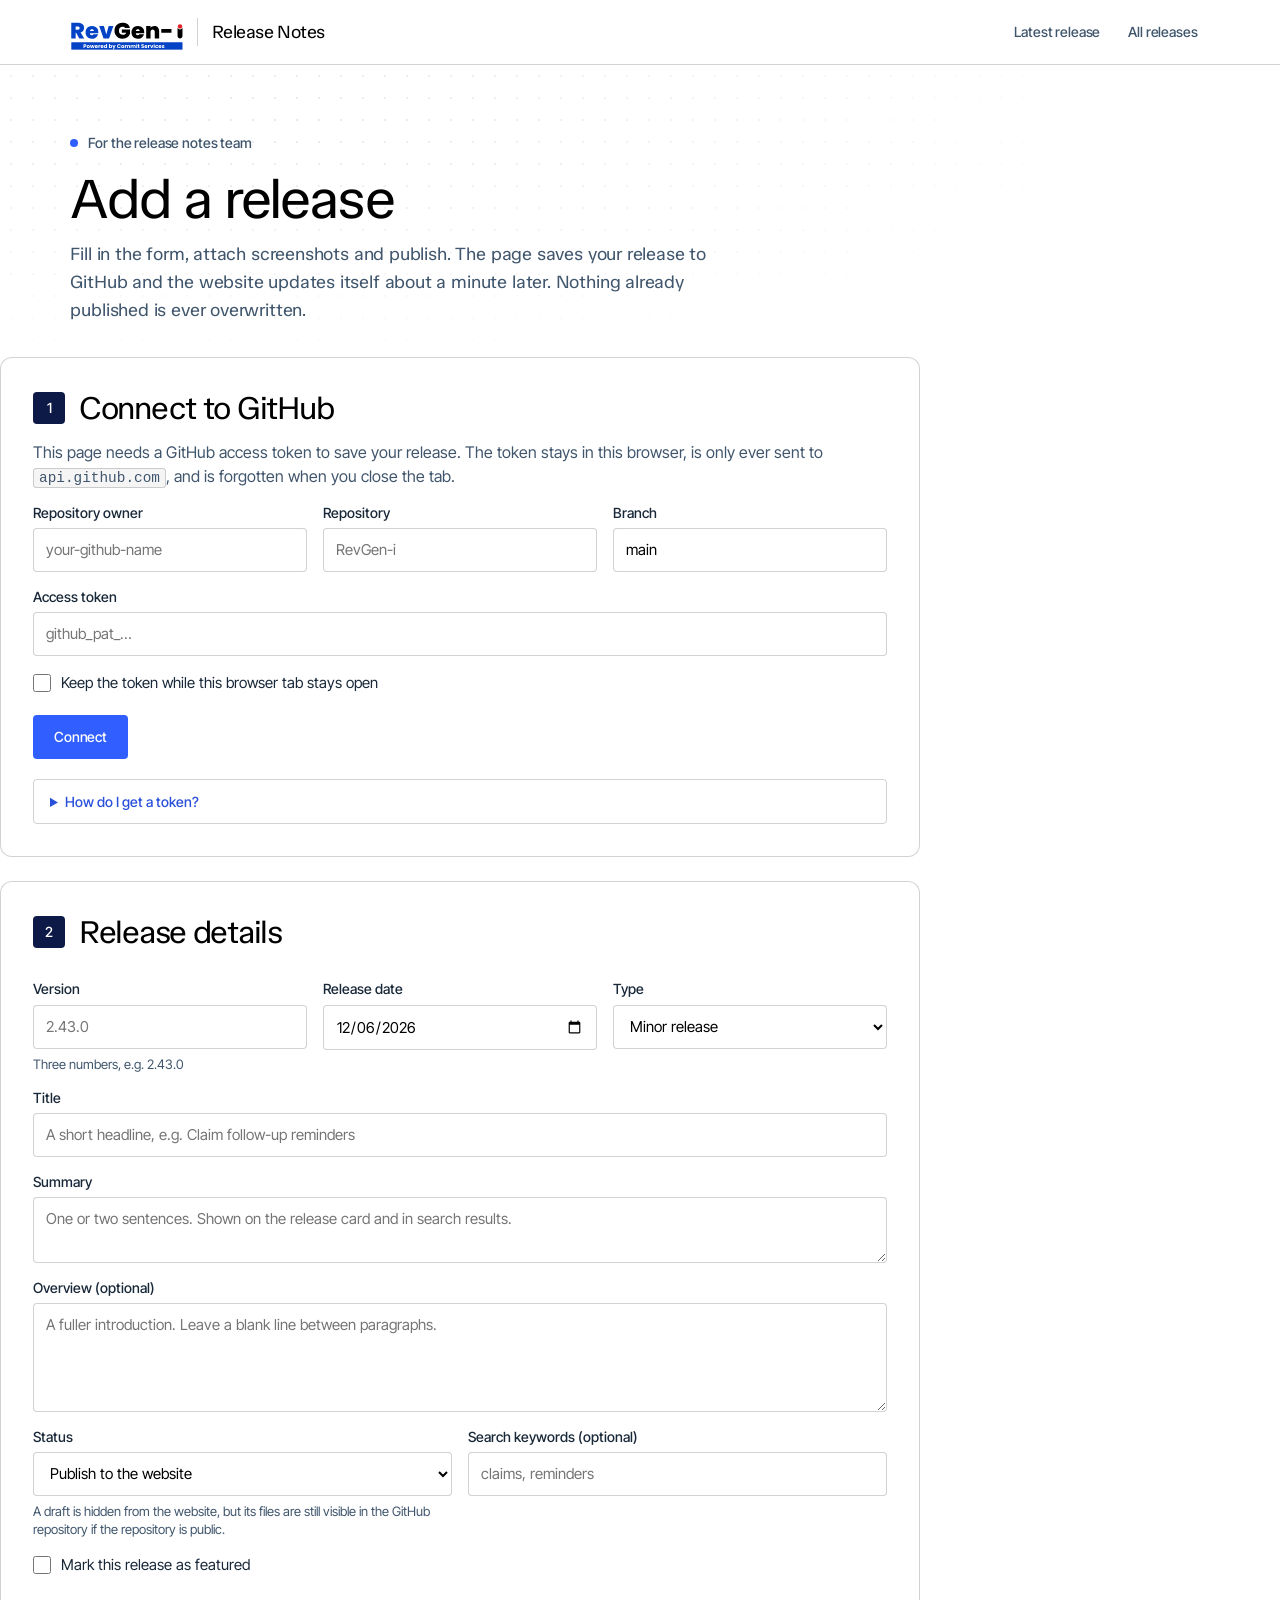
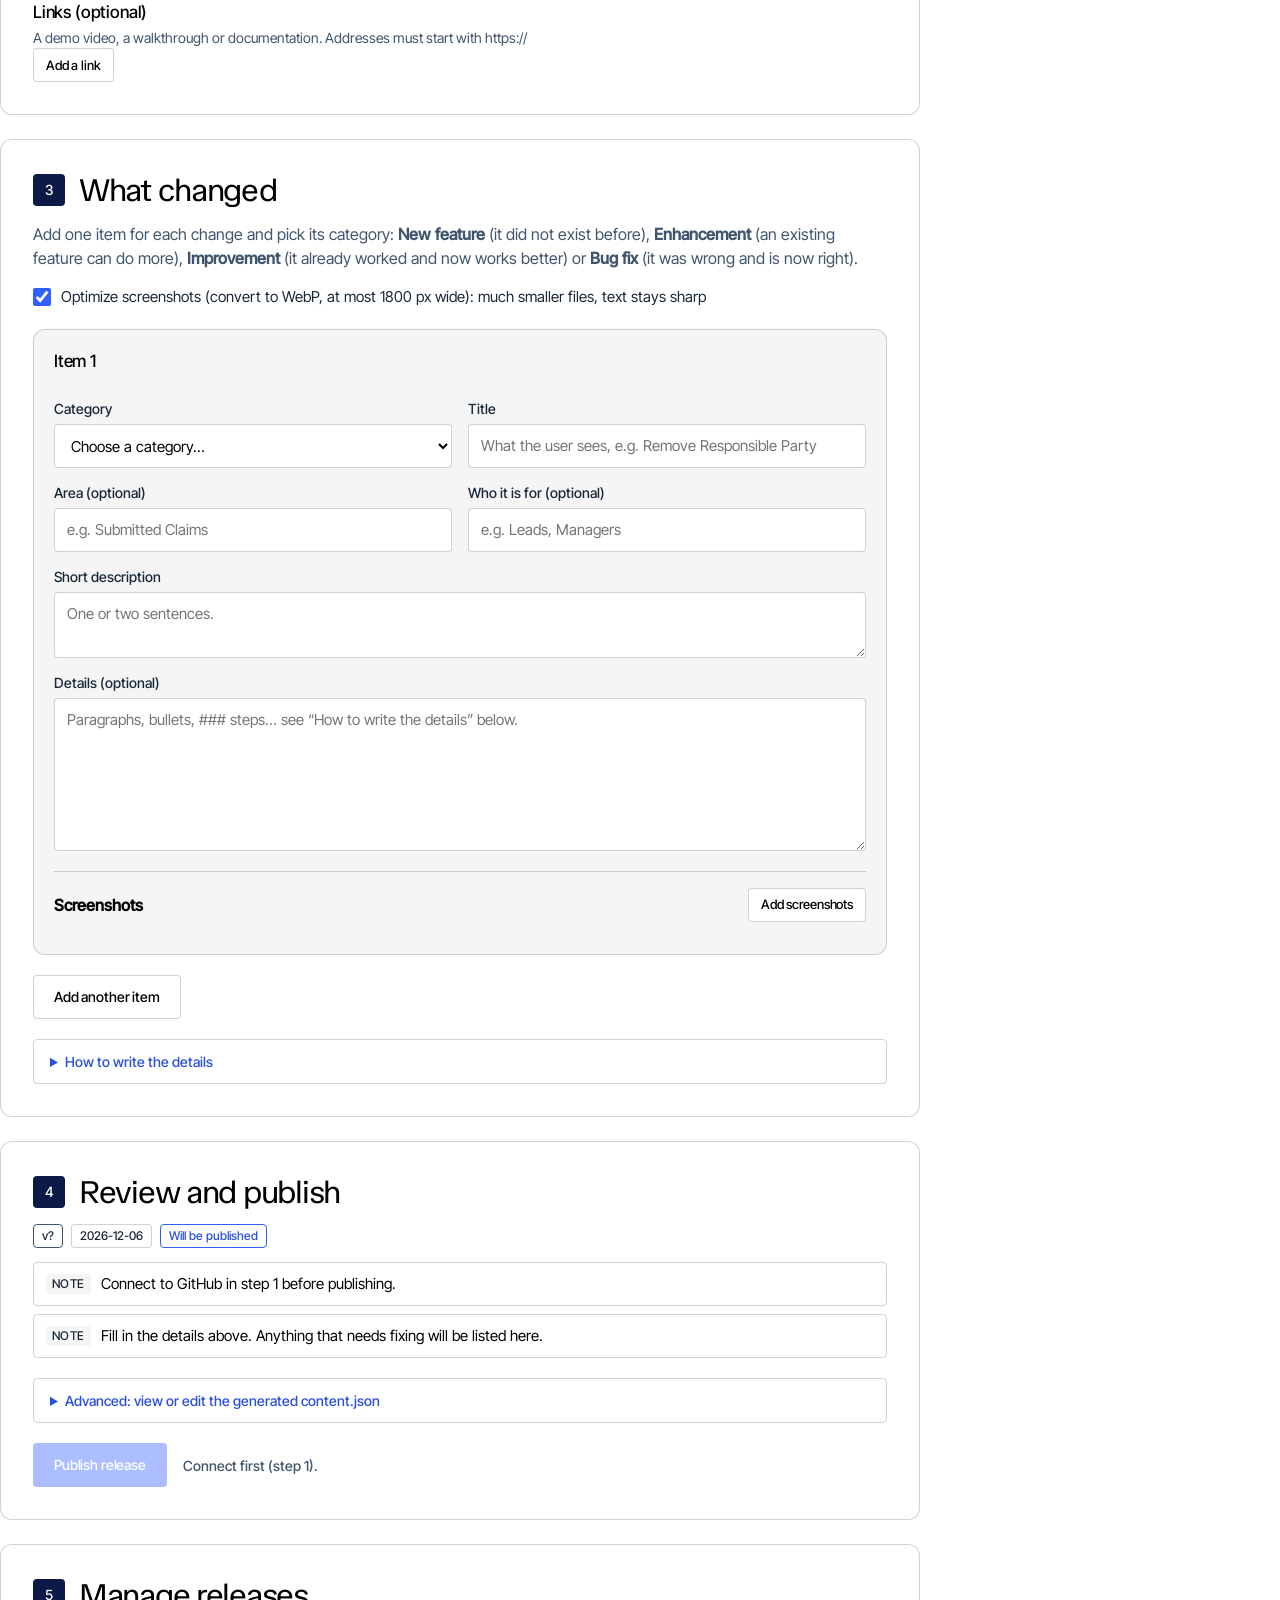
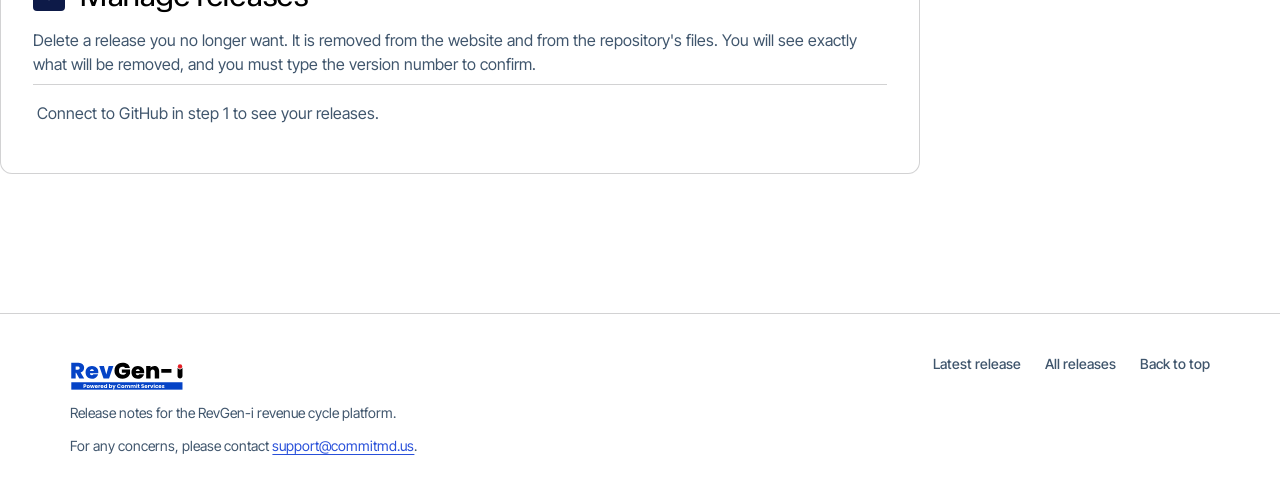
==== commit a0c53626: "Upload form: add Manage releases with a safe delete" ====
--- a/release-notes/admin/index.html
+++ b/release-notes/admin/index.html
@@ -124,6 +124,14 @@
       <div class="result" id="result" role="status" hidden></div>
     </section>
 
+    <section class="panel" id="manage" aria-labelledby="h-manage">
+      <div class="panel-head"><span class="num" aria-hidden="true">5</span><h2 id="h-manage" class="d">Manage releases</h2></div>
+      <p class="muted">Delete a release you no longer want. It is removed from the website and from the repository's files. You will see exactly what will be removed, and you must type the version number to confirm.</p>
+      <ul class="rel-list" id="relList"></ul>
+      <ol class="progress" id="delProgress" aria-live="polite" hidden></ol>
+      <div class="result" id="delResult" role="status" hidden></div>
+    </section>
+
   </div>
 </main>
 
--- a/release-notes/admin/admin.css
+++ b/release-notes/admin/admin.css
@@ -70,6 +70,20 @@
 .checks .good{border-color:var(--ok)}
 .checks .good::before{content:"OK";background:var(--ok);color:#fff}
 
+.btn-danger{background:var(--bad);border-color:var(--bad);color:#fff}
+.btn-danger:hover{background:#a42f23;border-color:#a42f23}
+.btn-outline-danger{border-color:var(--bad);color:var(--bad);background:var(--bg)}
+.btn-outline-danger:hover{background:#fff5f4}
+.rel-list{display:flex;flex-direction:column;margin-top:8px;border-top:1px solid var(--line)}
+.rel-row{display:grid;grid-template-columns:minmax(0,1fr) auto;gap:10px 16px;align-items:center;padding:14px 4px;border-bottom:1px solid var(--line)}
+.rel-line{display:flex;flex-wrap:wrap;align-items:center;gap:6px 10px}
+.rel-title{margin-top:4px;font-size:15px;color:var(--ink-2)}
+.rel-empty{padding:16px 4px;color:var(--ink-3)}
+.rel-extra{grid-column:1/-1}
+.confirm{padding:16px 18px;border:1px solid var(--bad);border-radius:var(--r-sm);background:#fff5f4}
+.confirm p+p{margin-top:8px}
+.confirm .actions{margin-top:14px}
+.confirm.bad{background:#fff}
 .progress{display:flex;flex-direction:column;gap:6px;margin-top:16px;padding-left:20px;list-style:decimal;font-size:15px;color:var(--ink-2)}
 .progress li:last-child{font-weight:500;color:var(--ink)}
 .result{margin-top:16px;padding:16px 18px;border:1px solid var(--ok);border-radius:var(--r-sm);background:#f3fbf7;font-size:15px;line-height:1.55}
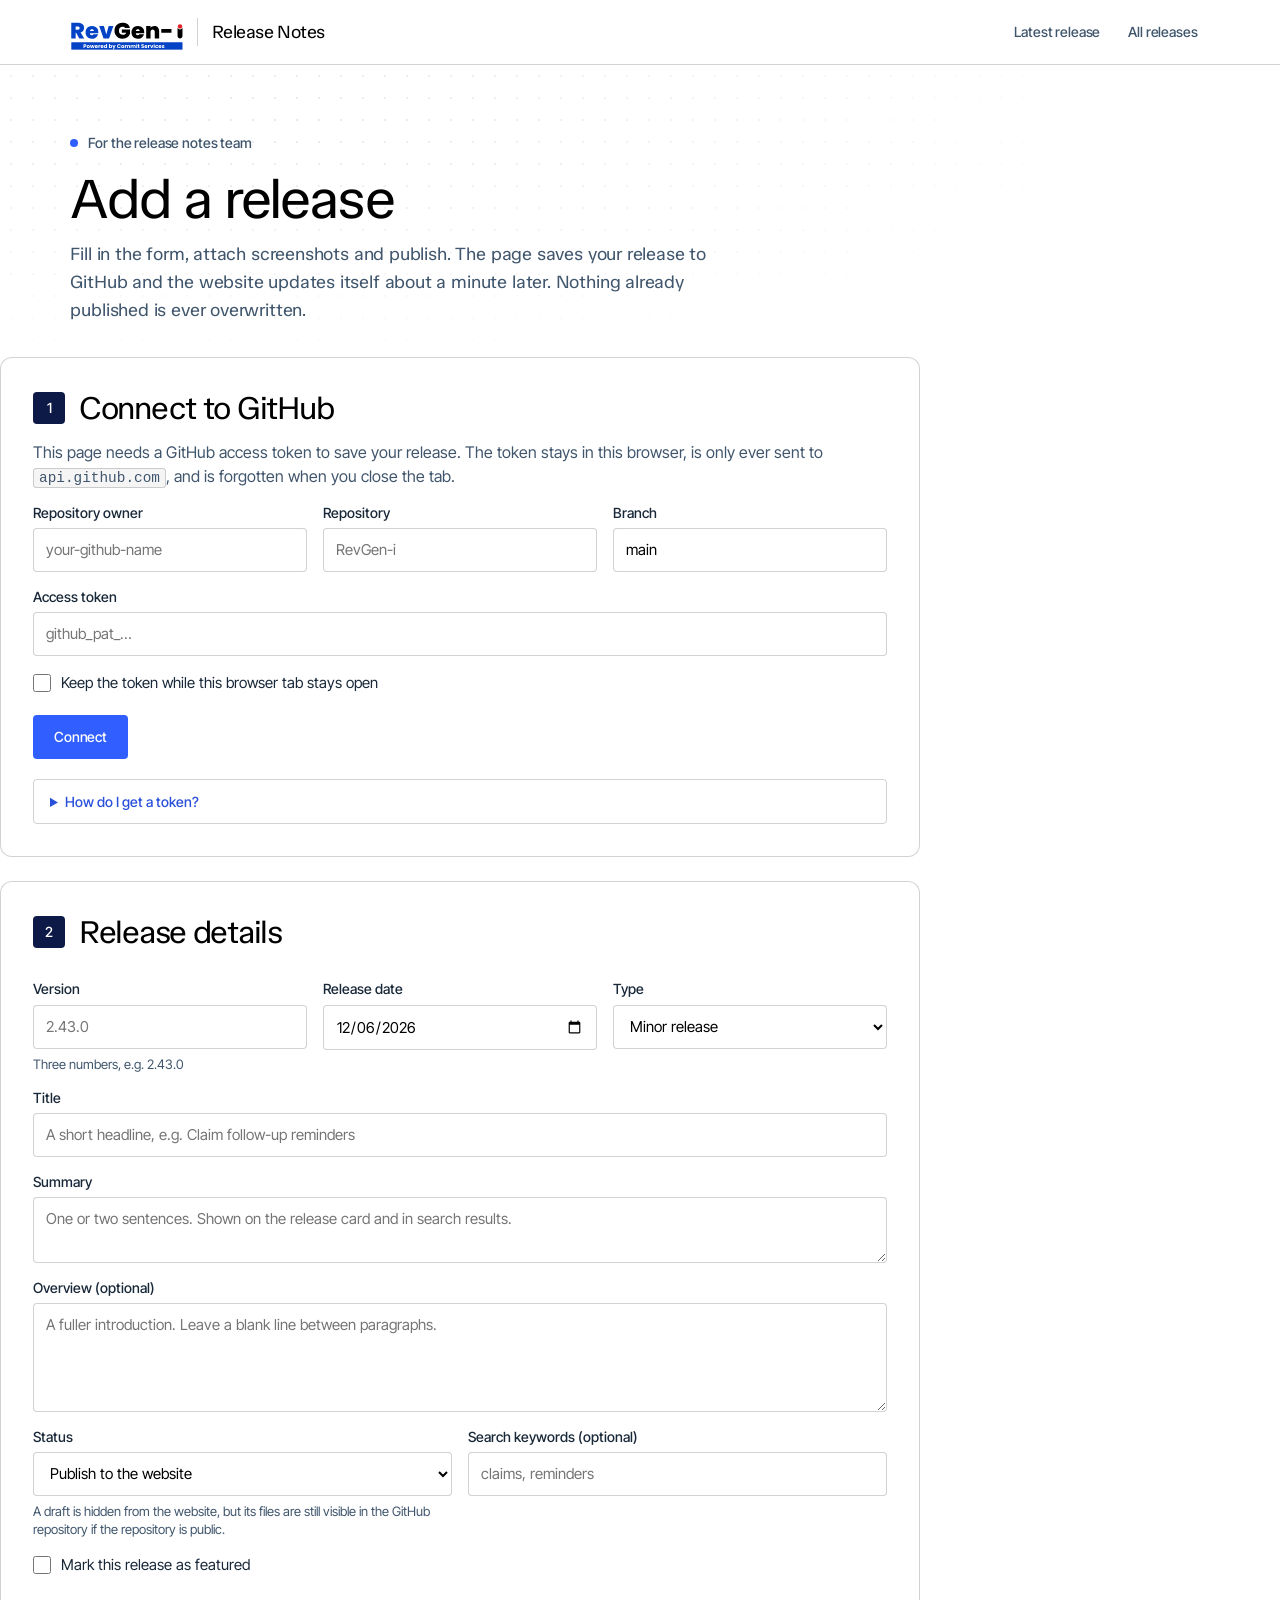
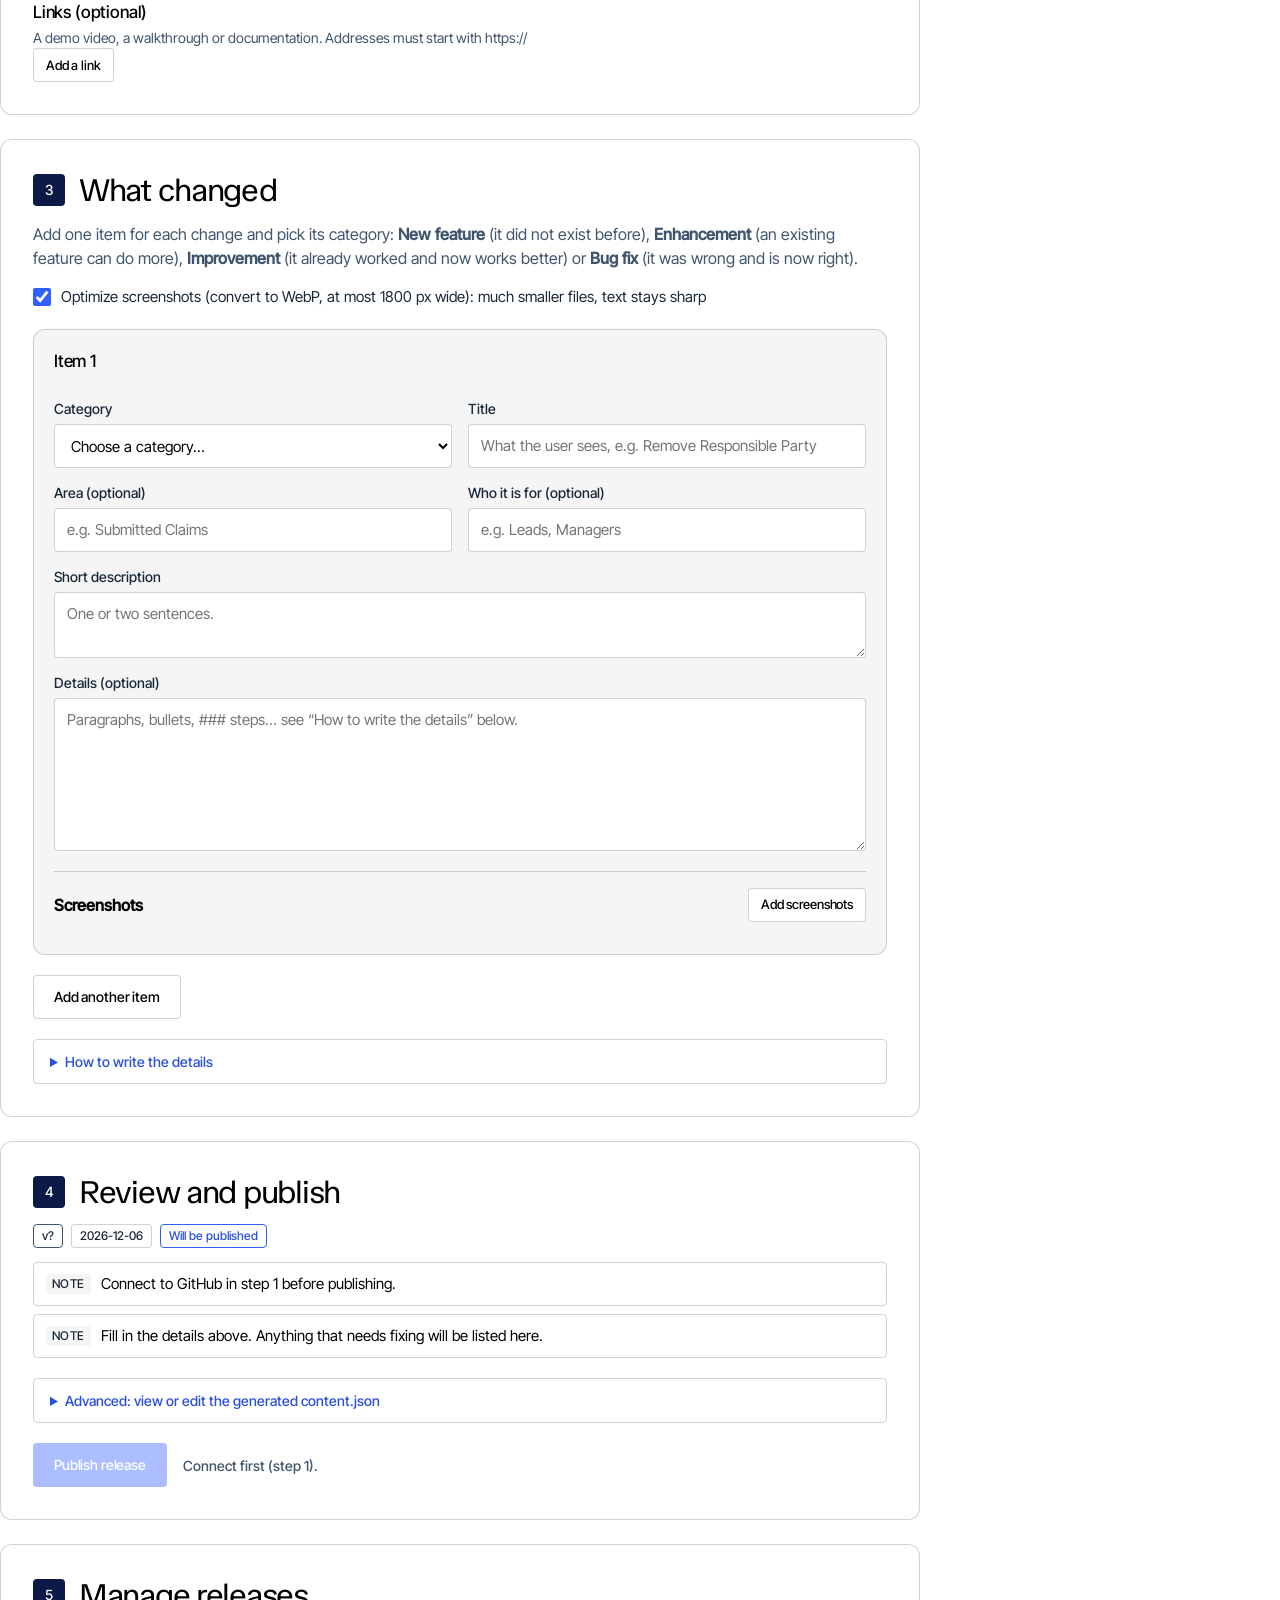
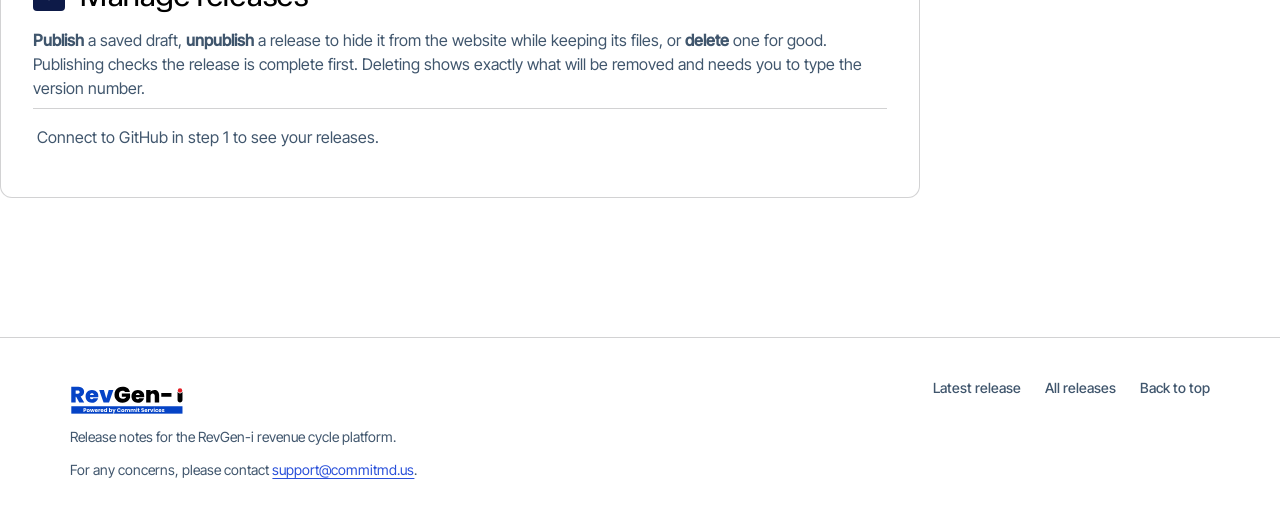
==== commit b068e0b3: "Manage releases: publish and unpublish, with a completeness check" ====
--- a/release-notes/admin/index.html
+++ b/release-notes/admin/index.html
@@ -126,10 +126,10 @@
 
     <section class="panel" id="manage" aria-labelledby="h-manage">
       <div class="panel-head"><span class="num" aria-hidden="true">5</span><h2 id="h-manage" class="d">Manage releases</h2></div>
-      <p class="muted">Delete a release you no longer want. It is removed from the website and from the repository's files. You will see exactly what will be removed, and you must type the version number to confirm.</p>
+      <p class="muted"><strong>Publish</strong> a saved draft, <strong>unpublish</strong> a release to hide it from the website while keeping its files, or <strong>delete</strong> one for good. Publishing checks the release is complete first. Deleting shows exactly what will be removed and needs you to type the version number.</p>
       <ul class="rel-list" id="relList"></ul>
-      <ol class="progress" id="delProgress" aria-live="polite" hidden></ol>
-      <div class="result" id="delResult" role="status" hidden></div>
+      <ol class="progress" id="mgProgress" aria-live="polite" hidden></ol>
+      <div class="result" id="mgResult" role="status" hidden></div>
     </section>
 
   </div>
--- a/release-notes/admin/admin.css
+++ b/release-notes/admin/admin.css
@@ -79,7 +79,10 @@
 .rel-line{display:flex;flex-wrap:wrap;align-items:center;gap:6px 10px}
 .rel-title{margin-top:4px;font-size:15px;color:var(--ink-2)}
 .rel-empty{padding:16px 4px;color:var(--ink-3)}
+.rel-actions{display:flex;flex-wrap:wrap;justify-content:flex-end;gap:8px}
 .rel-extra{grid-column:1/-1}
+.confirm.neutral{border-color:var(--line);background:var(--wash)}
+@media (max-width:560px){.rel-row{grid-template-columns:1fr}.rel-actions{justify-content:flex-start}}
 .confirm{padding:16px 18px;border:1px solid var(--bad);border-radius:var(--r-sm);background:#fff5f4}
 .confirm p+p{margin-top:8px}
 .confirm .actions{margin-top:14px}
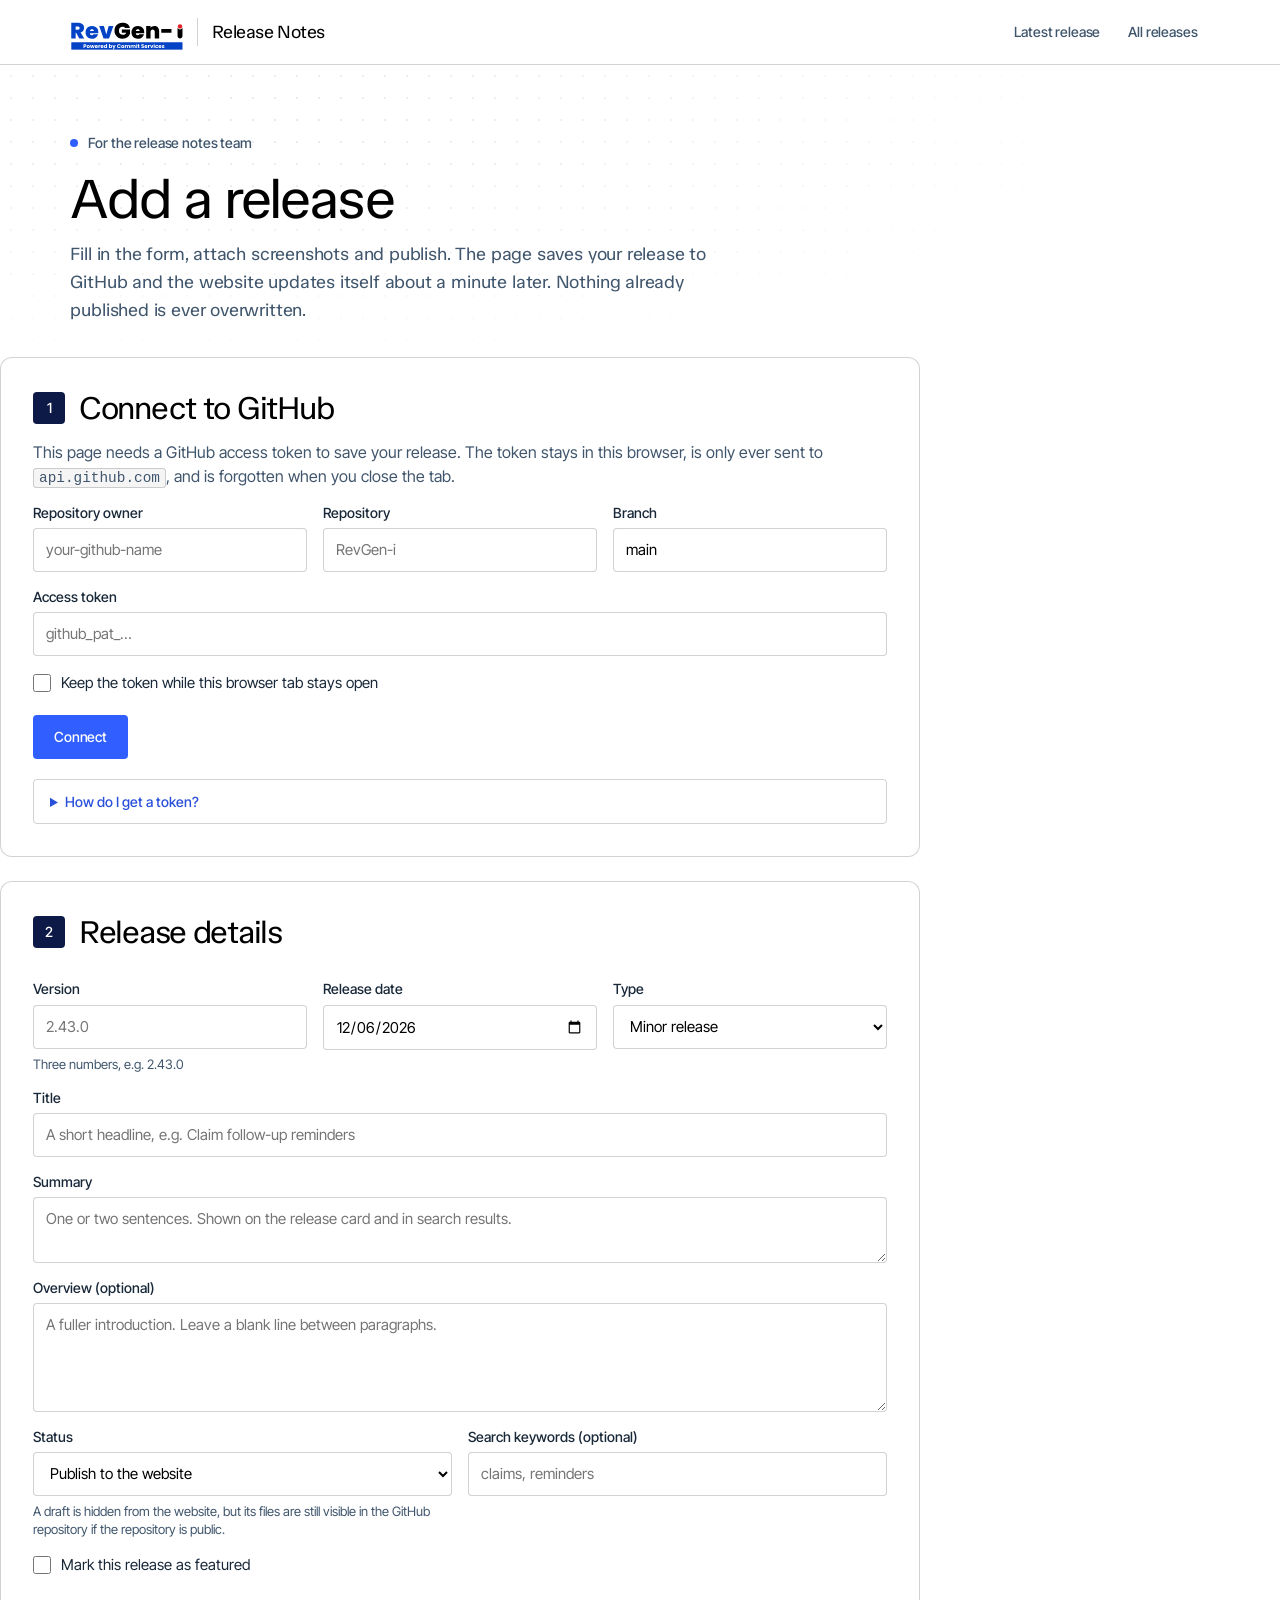
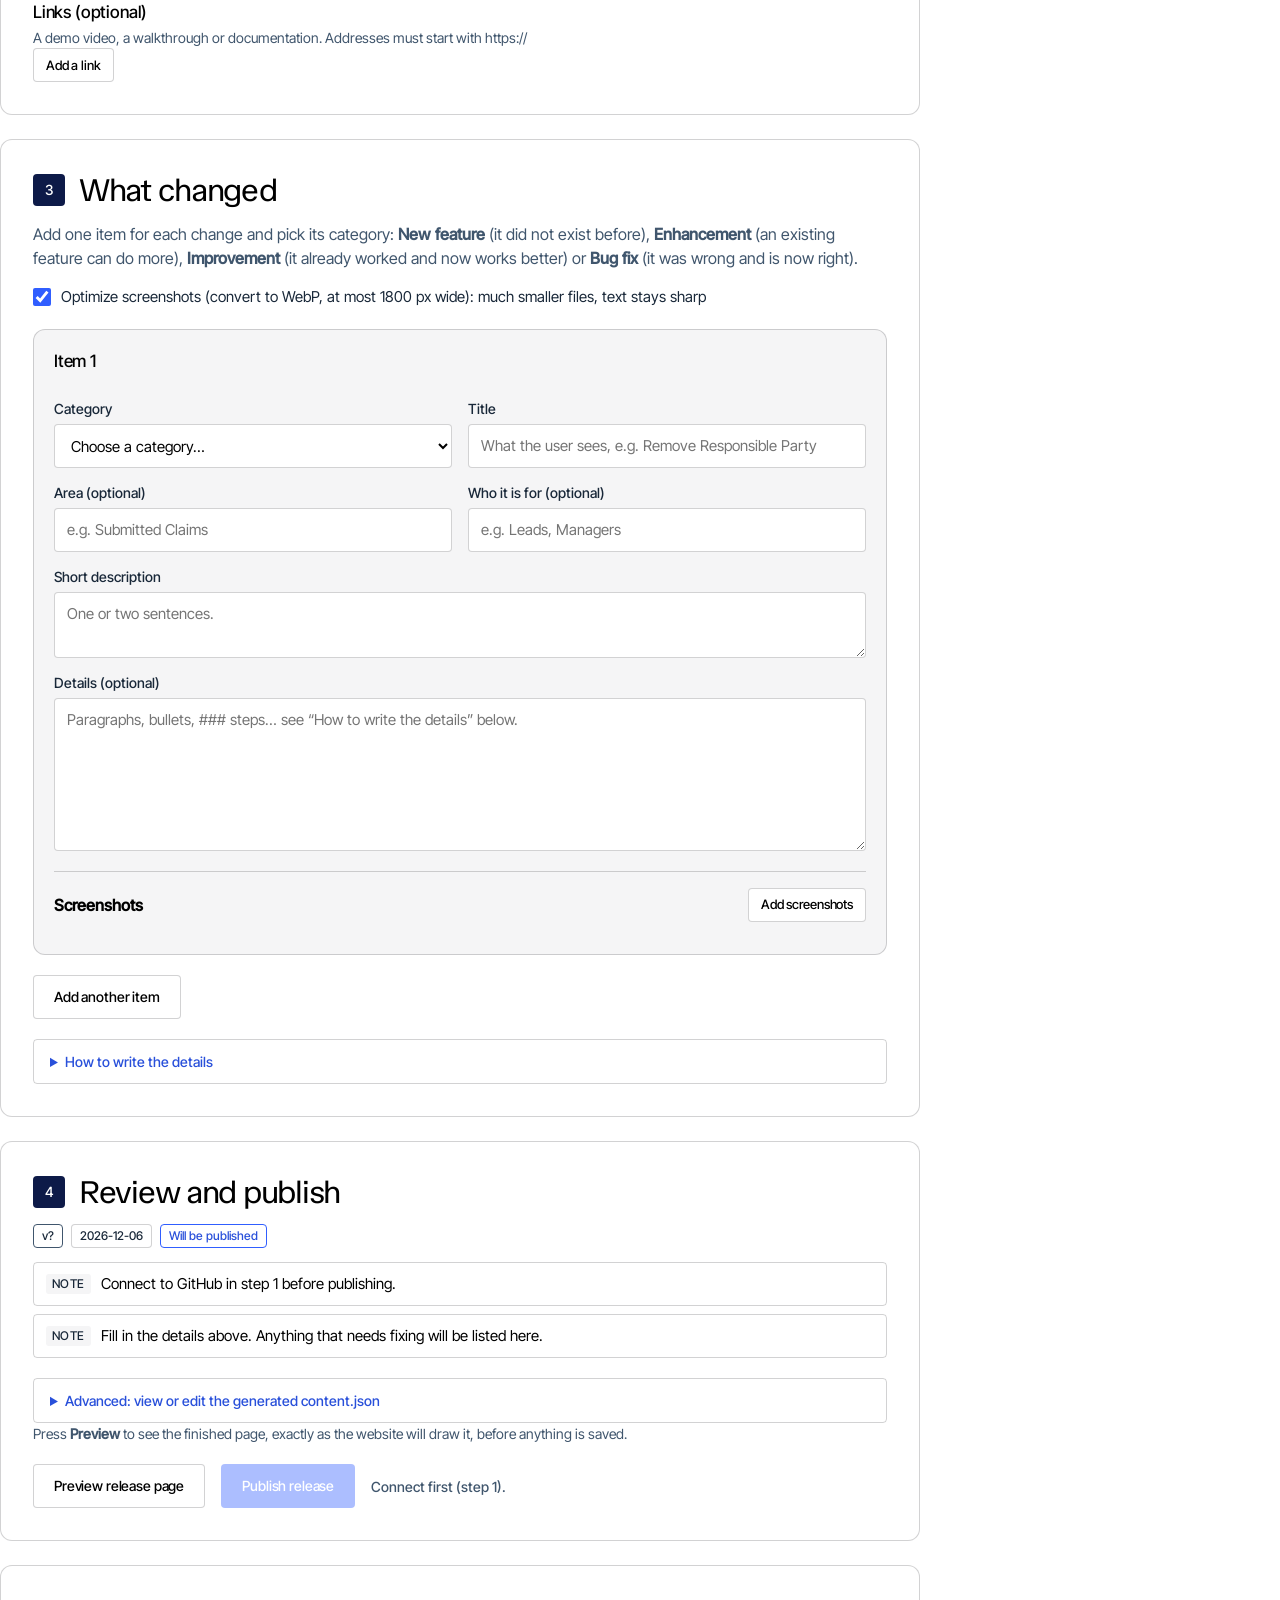
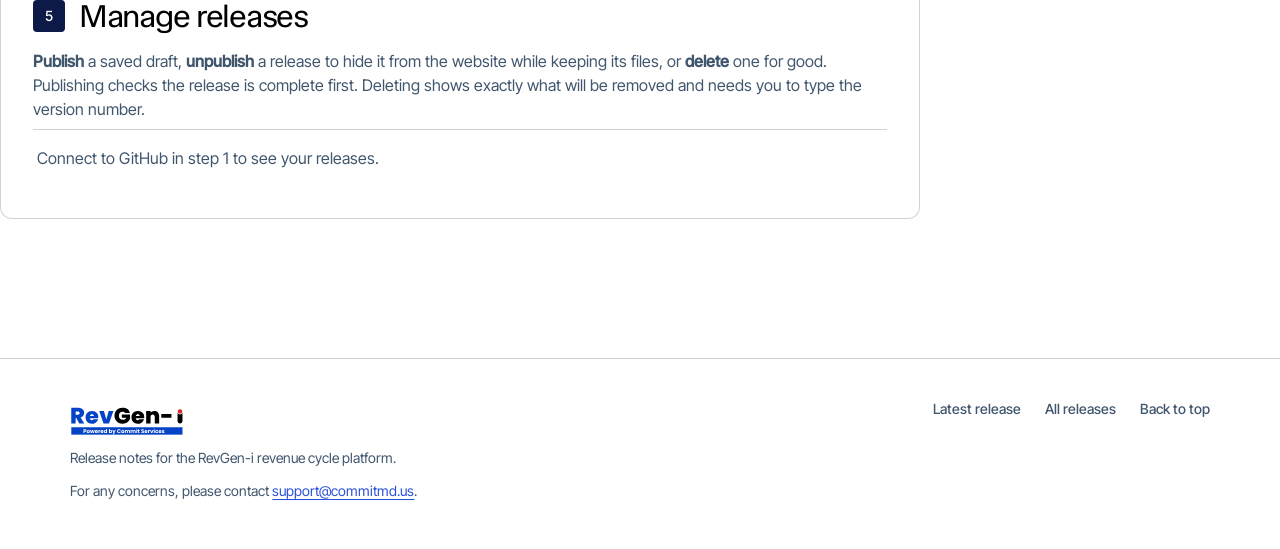
==== commit 4733b54f: "Preview a release before publishing: form and Manage releases" ====
--- a/release-notes/admin/index.html
+++ b/release-notes/admin/index.html
@@ -119,7 +119,8 @@
         <label class="check-row"><input id="editJson" type="checkbox"><span>Edit the JSON by hand (the form above then stops updating it)</span></label>
         <button class="btn btn-outline btn-sm" id="resetJson" type="button" hidden>Reset from the form</button>
       </details>
-      <div class="actions"><button class="btn btn-primary" id="publishBtn" type="button" disabled>Publish release</button><span class="status" id="publishHint"></span></div>
+      <p class="muted small">Press <strong>Preview</strong> to see the finished page, exactly as the website will draw it, before anything is saved.</p>
+      <div class="actions"><button class="btn btn-outline" id="previewBtn" type="button">Preview release page</button><button class="btn btn-primary" id="publishBtn" type="button" disabled>Publish release</button><span class="status" id="publishHint"></span></div>
       <ol class="progress" id="progress" aria-live="polite" hidden></ol>
       <div class="result" id="result" role="status" hidden></div>
     </section>
@@ -151,6 +152,21 @@
   </div>
 </footer>
 <!--/@footer-->
+
+<dialog class="pv" id="preview" aria-labelledby="pvTitle">
+  <div class="pv-bar">
+    <h2 class="pv-title" id="pvTitle">Preview</h2>
+    <div class="pv-sizes" role="group" aria-label="Preview width">
+      <button type="button" class="btn btn-outline btn-sm" data-size="desktop" aria-pressed="true">Desktop</button>
+      <button type="button" class="btn btn-outline btn-sm" data-size="tablet" aria-pressed="false">Tablet</button>
+      <button type="button" class="btn btn-outline btn-sm" data-size="phone" aria-pressed="false">Phone</button>
+    </div>
+    <button type="button" class="btn btn-primary btn-sm" id="pvClose">Close <kbd>Esc</kbd></button>
+  </div>
+  <p class="pv-note" id="pvNote" role="status"></p>
+  <div class="pv-stage" id="pvStage" data-size="desktop"><iframe class="pv-frame" id="pvFrame" title="Preview of the release page" sandbox="allow-same-origin"></iframe></div>
+  <p class="pv-foot" id="pvFoot"></p>
+</dialog>
 <script type="module" src="admin.mjs"></script>
 </body>
 </html>
--- a/release-notes/admin/admin.css
+++ b/release-notes/admin/admin.css
@@ -81,6 +81,23 @@
 .rel-empty{padding:16px 4px;color:var(--ink-3)}
 .rel-actions{display:flex;flex-wrap:wrap;justify-content:flex-end;gap:8px}
 .rel-extra{grid-column:1/-1}
+
+/* preview dialog: the release page in a sandboxed frame, at desktop / tablet / phone width */
+.pv{width:min(1320px,96vw);max-width:none;height:min(92vh,calc(100dvh - 16px));max-height:none;padding:0;border:1px solid var(--line);border-radius:var(--r-md);background:var(--bg);color:var(--ink);overflow:hidden}
+.pv[open]{display:flex;flex-direction:column}
+.pv::backdrop{background:rgba(10,20,40,.55)}
+.pv-bar{display:flex;flex-wrap:wrap;align-items:center;gap:10px 16px;padding:12px 16px;border-bottom:1px solid var(--line)}
+.pv-title{margin:0 auto 0 0;font:500 17px/1.2 var(--f-body);letter-spacing:-.01em}
+.pv-sizes{display:flex;gap:6px}
+.pv-sizes .btn[aria-pressed=true]{background:var(--navy);border-color:var(--navy);color:#fff}
+.pv-note{margin:0;padding:10px 16px;border-bottom:1px solid var(--line);background:var(--wash);font-size:14px;line-height:1.5;color:var(--ink-2)}
+.pv-note:empty{display:none}
+.pv-stage{flex:1;min-height:0;display:flex;justify-content:center;background:var(--wash)}
+.pv-stage:not([data-size=desktop]){padding:16px}
+.pv-frame{width:100%;height:100%;border:0;background:#fff}
+.pv-stage[data-size=tablet] .pv-frame{width:768px;max-width:100%;border:1px solid var(--line)}
+.pv-stage[data-size=phone] .pv-frame{width:390px;max-width:100%;border:1px solid var(--line)}
+.pv-foot{margin:0;padding:8px 16px;border-top:1px solid var(--line);font-size:13px;line-height:1.4;color:var(--ink-3)}
 .confirm.neutral{border-color:var(--line);background:var(--wash)}
 @media (max-width:560px){.rel-row{grid-template-columns:1fr}.rel-actions{justify-content:flex-start}}
 .confirm{padding:16px 18px;border:1px solid var(--bad);border-radius:var(--r-sm);background:#fff5f4}
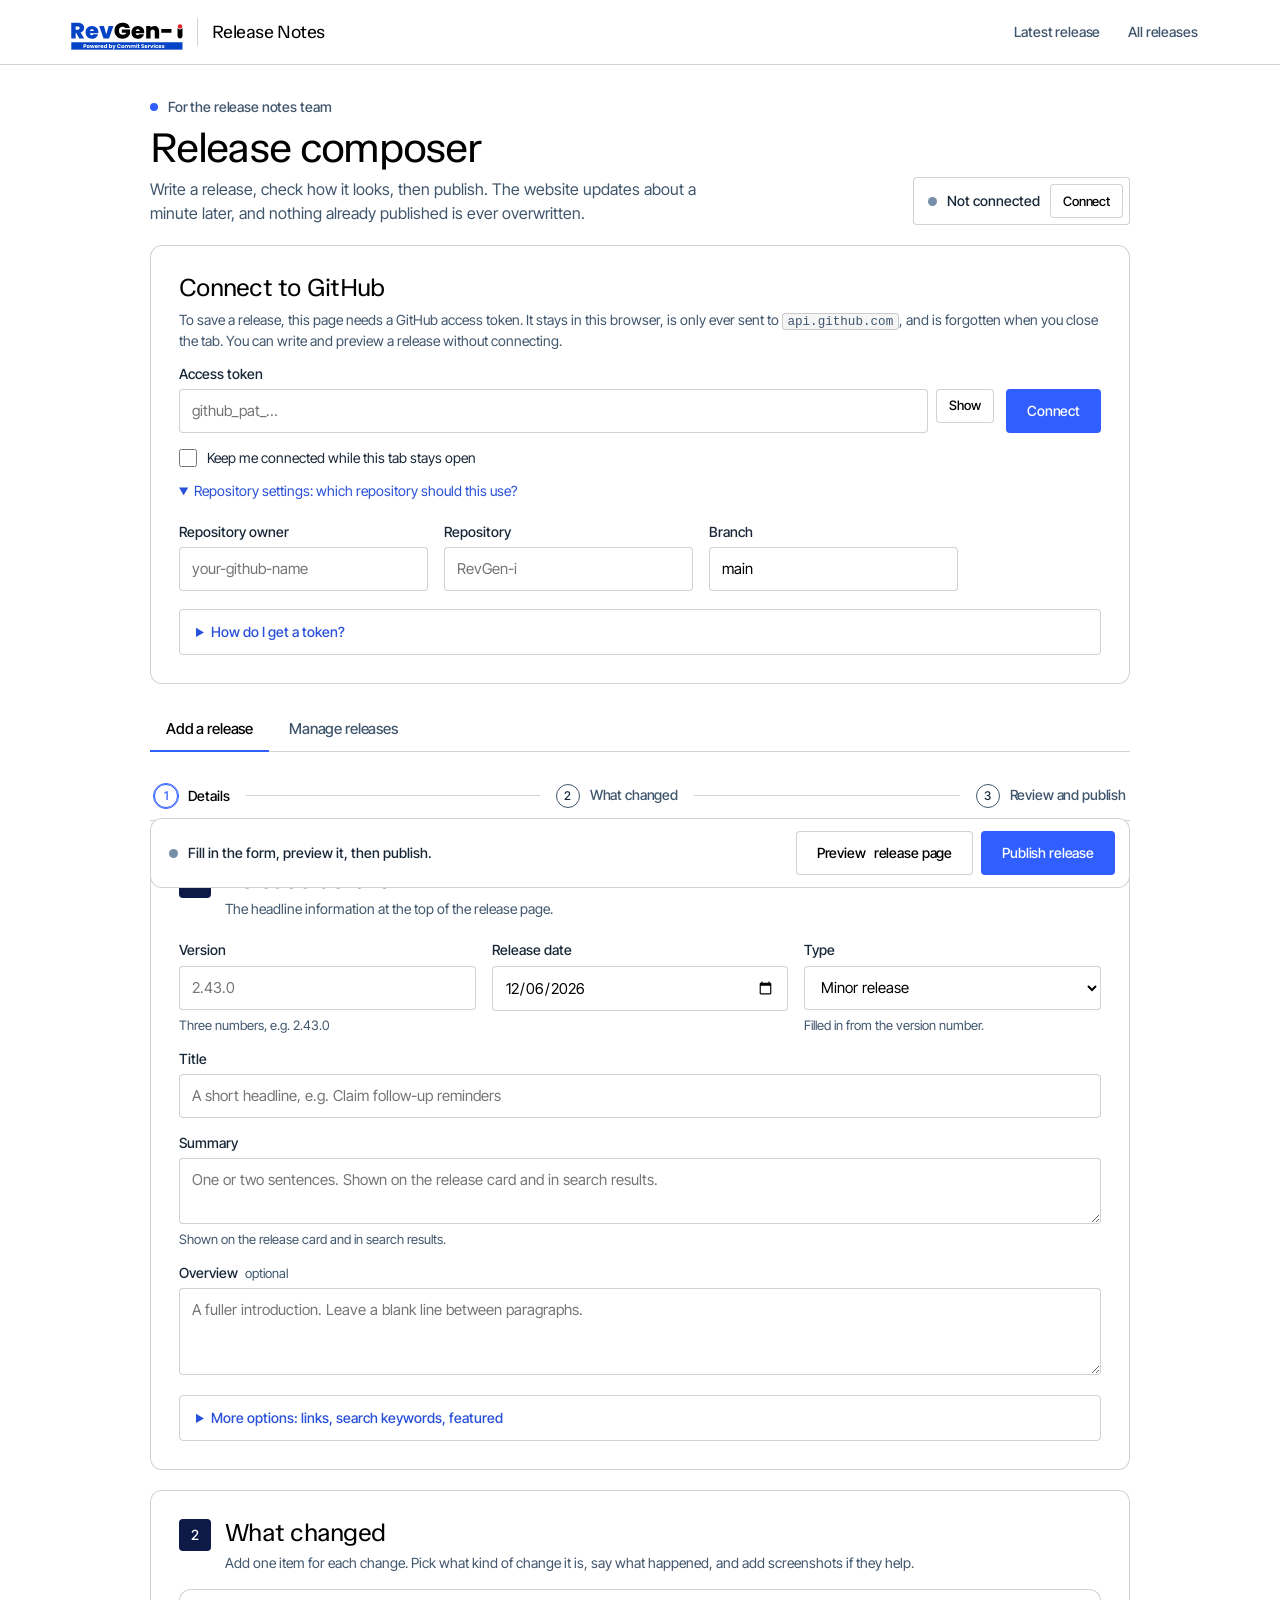
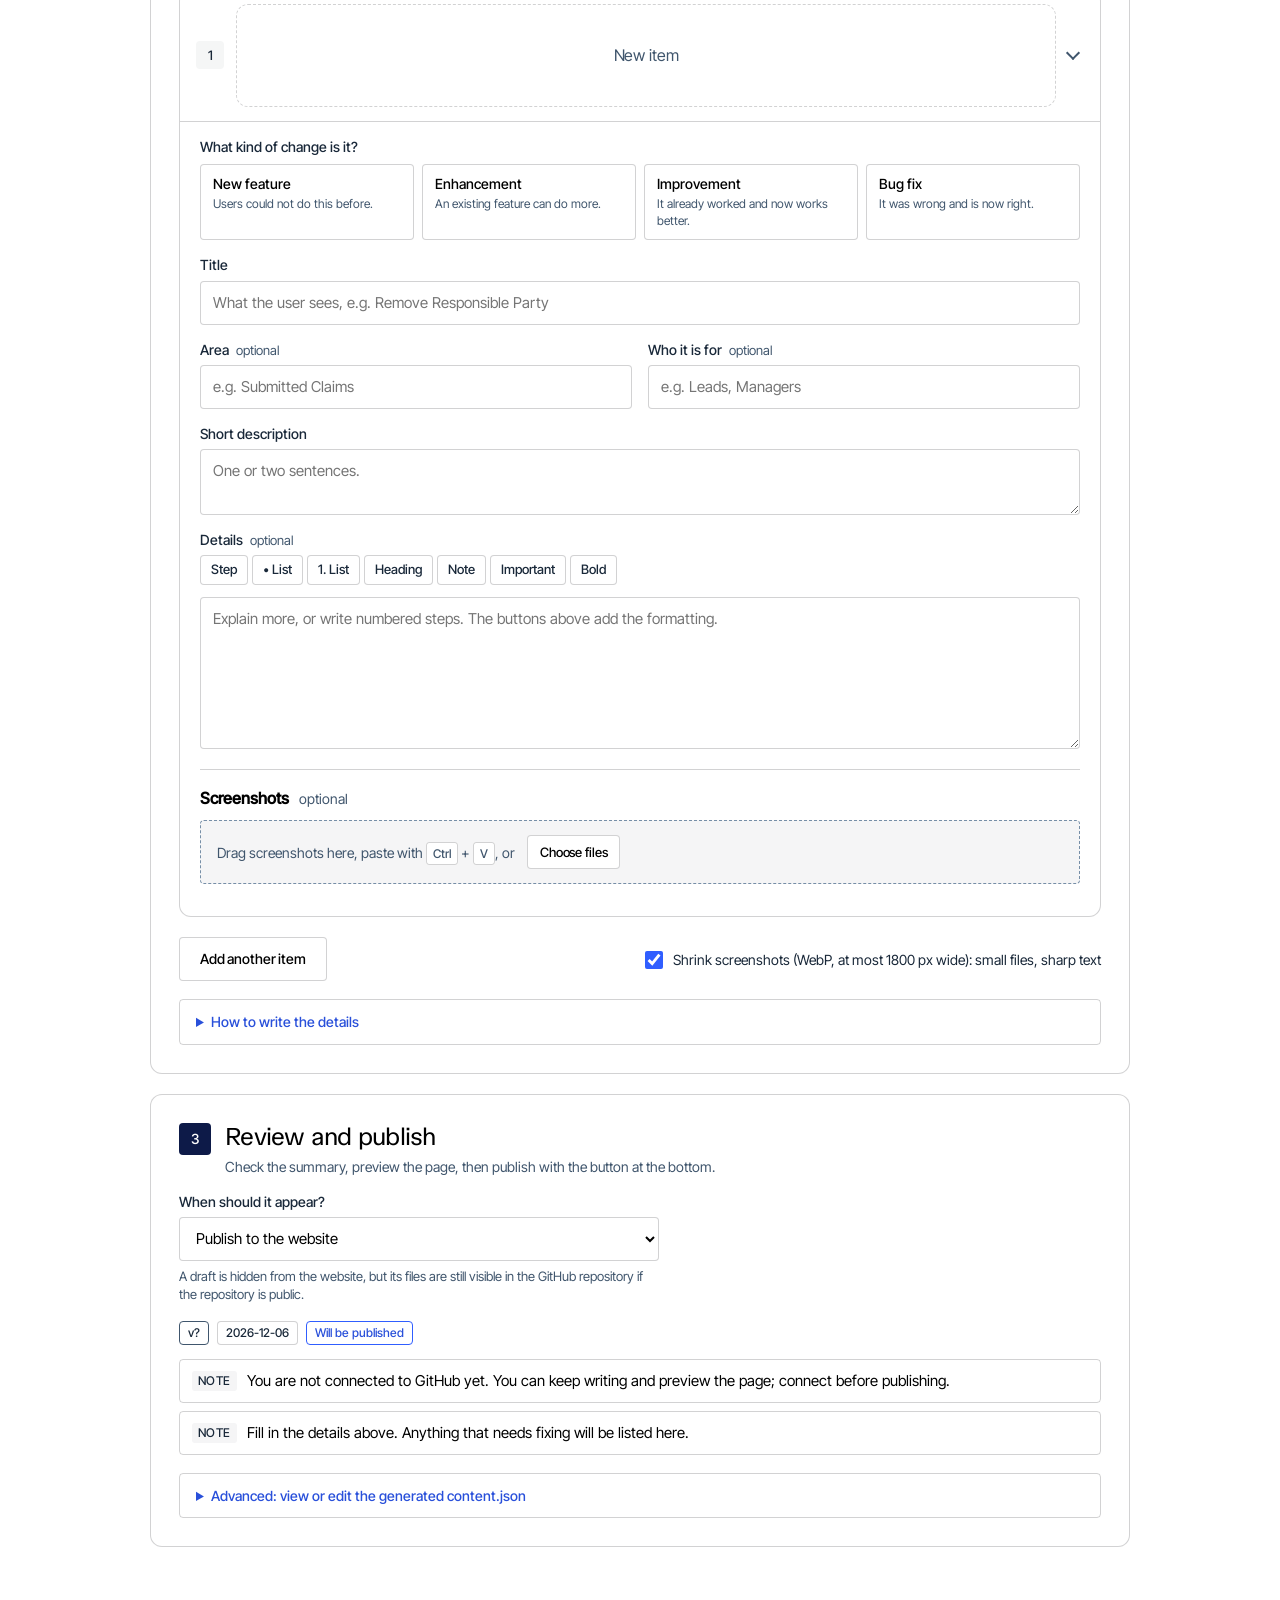
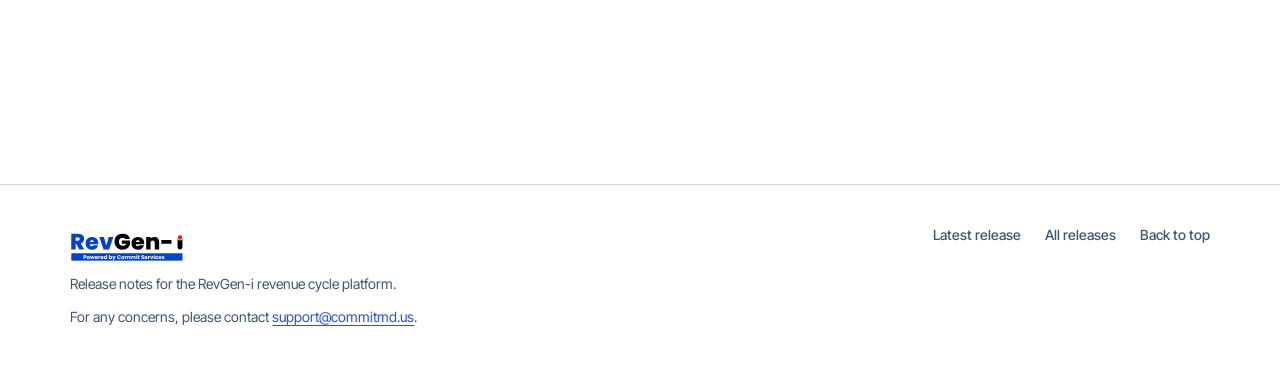
==== commit f935fe49: "Composer: friendlier layout, tabs, formatting buttons, drag/paste screenshots, draft restore" ====
--- a/release-notes/admin/index.html
+++ b/release-notes/admin/index.html
@@ -32,27 +32,43 @@
 <!--/@header-->
 
 <main id="main">
-  <section class="hero hero-compact">
-    <div class="wrap"><div class="hero-in">
-      <p class="eyebrow"><span class="dot" aria-hidden="true"></span>For the release notes team</p>
-      <h1 class="d">Add a release</h1>
-      <p class="lead">Fill in the form, attach screenshots and publish. The page saves your release to GitHub and the website updates itself about a minute later. Nothing already published is ever overwritten.</p>
-    </div></div>
-  </section>
-
   <div class="wrap adm">
 
-    <section class="panel" id="connect" aria-labelledby="h-connect">
-      <div class="panel-head"><span class="num" aria-hidden="true">1</span><h2 id="h-connect" class="d">Connect to GitHub</h2></div>
-      <p class="muted">This page needs a GitHub access token to save your release. The token stays in this browser, is only ever sent to <code>api.github.com</code>, and is forgotten when you close the tab.</p>
-      <div class="grid3">
-        <label class="field"><span>Repository owner</span><input id="owner" type="text" autocomplete="off" spellcheck="false" placeholder="your-github-name"></label>
-        <label class="field"><span>Repository</span><input id="repo" type="text" autocomplete="off" spellcheck="false" placeholder="RevGen-i"></label>
-        <label class="field"><span>Branch</span><input id="branch" type="text" autocomplete="off" spellcheck="false" value="main"></label>
-      </div>
-      <label class="field"><span>Access token</span><input id="token" type="password" autocomplete="off" spellcheck="false" placeholder="github_pat_…"></label>
-      <label class="check-row"><input id="remember" type="checkbox"><span>Keep the token while this browser tab stays open</span></label>
-      <div class="actions"><button class="btn btn-primary" id="connectBtn" type="button">Connect</button><span class="status" id="connectStatus" role="status" aria-live="polite"></span></div>
+    <header class="adm-top">
+      <div>
+        <p class="eyebrow"><span class="dot" aria-hidden="true"></span>For the release notes team</p>
+        <h1 class="d">Release composer</h1>
+        <p class="muted adm-sub">Write a release, check how it looks, then publish. The website updates about a minute later, and nothing already published is ever overwritten.</p>
+      </div>
+      <div class="conn" id="conn" data-state="off">
+        <span class="conn-dot" aria-hidden="true"></span>
+        <span class="conn-text" id="connText" role="status" aria-live="polite">Not connected</span>
+        <button class="btn btn-outline btn-sm" id="connToggle" type="button" aria-controls="connect">Connect</button>
+      </div>
+    </header>
+
+    <section class="panel connect" id="connect" aria-labelledby="h-connect">
+      <h2 id="h-connect" class="panel-title">Connect to GitHub</h2>
+      <p class="muted small">To save a release, this page needs a GitHub access token. It stays in this browser, is only ever sent to <code>api.github.com</code>, and is forgotten when you close the tab. You can write and preview a release without connecting.</p>
+      <div class="connect-row">
+        <div class="field grow">
+          <label for="token">Access token</label>
+          <div class="input-row"><input id="token" type="password" autocomplete="off" spellcheck="false" placeholder="github_pat_…"><button class="btn btn-outline btn-sm" id="tokenShow" type="button" aria-pressed="false">Show</button></div>
+        </div>
+        <button class="btn btn-primary" id="connectBtn" type="button">Connect</button>
+      </div>
+      <div class="connect-foot">
+        <label class="check-row compact"><input id="remember" type="checkbox"><span>Keep me connected while this tab stays open</span></label>
+        <details class="adv" id="repoSettings">
+          <summary id="repoSummary">Repository settings</summary>
+          <div class="grid3">
+            <label class="field"><span>Repository owner</span><input id="owner" type="text" autocomplete="off" spellcheck="false" placeholder="your-github-name"></label>
+            <label class="field"><span>Repository</span><input id="repo" type="text" autocomplete="off" spellcheck="false" placeholder="RevGen-i"></label>
+            <label class="field"><span>Branch</span><input id="branch" type="text" autocomplete="off" spellcheck="false" value="main"></label>
+          </div>
+        </details>
+      </div>
+      <p class="status" id="connectStatus" role="status" aria-live="polite"></p>
       <details class="help">
         <summary>How do I get a token?</summary>
         <ol>
@@ -65,73 +81,118 @@
       </details>
     </section>
 
-    <section class="panel" id="details" aria-labelledby="h-details">
-      <div class="panel-head"><span class="num" aria-hidden="true">2</span><h2 id="h-details" class="d">Release details</h2></div>
-      <div class="grid3">
-        <label class="field"><span>Version</span><input id="version" type="text" inputmode="decimal" autocomplete="off" spellcheck="false" placeholder="2.43.0"><small class="hint" id="versionHint">Three numbers, e.g. 2.43.0</small></label>
-        <label class="field"><span>Release date</span><input id="date" type="date"></label>
-        <label class="field"><span>Type</span><select id="type"><option value="major">Major release</option><option value="minor" selected>Minor release</option><option value="patch">Patch release</option></select></label>
-      </div>
-      <label class="field"><span>Title</span><input id="title" type="text" maxlength="140" autocomplete="off" placeholder="A short headline, e.g. Claim follow-up reminders"></label>
-      <label class="field"><span>Summary</span><textarea id="summary" rows="2" placeholder="One or two sentences. Shown on the release card and in search results."></textarea></label>
-      <label class="field"><span>Overview (optional)</span><textarea id="overview" rows="4" placeholder="A fuller introduction. Leave a blank line between paragraphs."></textarea></label>
-      <div class="grid2">
-        <label class="field"><span>Status</span>
-          <select id="status"><option value="published">Publish to the website</option><option value="draft">Save as a draft (hidden from the website)</option></select>
-          <small class="hint">A draft is hidden from the website, but its files are still visible in the GitHub repository if the repository is public.</small></label>
-        <label class="field"><span>Search keywords (optional)</span><input id="tags" type="text" autocomplete="off" placeholder="claims, reminders"></label>
-      </div>
-      <label class="check-row"><input id="featured" type="checkbox"><span>Mark this release as featured</span></label>
-      <h3>Links (optional)</h3>
-      <p class="muted small">A demo video, a walkthrough or documentation. Addresses must start with https://</p>
-      <div id="links"></div>
-      <button class="btn btn-outline btn-sm" id="addLink" type="button">Add a link</button>
-    </section>
-
-    <section class="panel" id="changes" aria-labelledby="h-changes">
-      <div class="panel-head"><span class="num" aria-hidden="true">3</span><h2 id="h-changes" class="d">What changed</h2></div>
-      <p class="muted">Add one item for each change and pick its category: <strong>New feature</strong> (it did not exist before), <strong>Enhancement</strong> (an existing feature can do more), <strong>Improvement</strong> (it already worked and now works better) or <strong>Bug fix</strong> (it was wrong and is now right).</p>
-      <label class="check-row"><input id="optimize" type="checkbox" checked><span>Optimize screenshots (convert to WebP, at most 1800 px wide): much smaller files, text stays sharp</span></label>
-      <div id="items"></div>
-      <button class="btn btn-outline" id="addItem" type="button">Add another item</button>
-      <details class="help">
-        <summary>How to write the details</summary>
-        <p class="muted small">The <em>Details</em> box turns plain text into formatted content:</p>
-        <ul class="syntax">
-          <li>A <strong>blank line</strong> starts a new paragraph.</li>
-          <li><code>- text</code> makes a bullet and <code>1. text</code> a numbered list.</li>
-          <li><code>## Heading</code> adds a sub-heading.</li>
-          <li><code>&gt; text</code> makes a note box and <code>!&gt; text</code> an important box.</li>
-          <li><code>### Step title</code> starts a numbered step. The text, notes and screenshots below it belong to that step.</li>
-          <li><code>[[image 2]]</code> on its own line places this item's screenshot number 2 right there. Screenshots you do not place appear after the text.</li>
-          <li>Inside any text: <code>**bold**</code>, <code>`code`</code> and <code>[label](https://example.com)</code>.</li>
-        </ul>
-      </details>
-    </section>
-
-    <section class="panel" id="publish" aria-labelledby="h-publish">
-      <div class="panel-head"><span class="num" aria-hidden="true">4</span><h2 id="h-publish" class="d">Review and publish</h2></div>
-      <div class="summary-box" id="summaryBox" aria-live="polite"></div>
-      <ul class="checks" id="checks" aria-live="polite"></ul>
-      <details class="help">
-        <summary>Advanced: view or edit the generated content.json</summary>
-        <textarea id="json" rows="14" readonly spellcheck="false" aria-label="Generated content.json"></textarea>
-        <label class="check-row"><input id="editJson" type="checkbox"><span>Edit the JSON by hand (the form above then stops updating it)</span></label>
-        <button class="btn btn-outline btn-sm" id="resetJson" type="button" hidden>Reset from the form</button>
-      </details>
-      <p class="muted small">Press <strong>Preview</strong> to see the finished page, exactly as the website will draw it, before anything is saved.</p>
-      <div class="actions"><button class="btn btn-outline" id="previewBtn" type="button">Preview release page</button><button class="btn btn-primary" id="publishBtn" type="button" disabled>Publish release</button><span class="status" id="publishHint"></span></div>
-      <ol class="progress" id="progress" aria-live="polite" hidden></ol>
-      <div class="result" id="result" role="status" hidden></div>
-    </section>
-
-    <section class="panel" id="manage" aria-labelledby="h-manage">
-      <div class="panel-head"><span class="num" aria-hidden="true">5</span><h2 id="h-manage" class="d">Manage releases</h2></div>
-      <p class="muted"><strong>Publish</strong> a saved draft, <strong>unpublish</strong> a release to hide it from the website while keeping its files, or <strong>delete</strong> one for good. Publishing checks the release is complete first. Deleting shows exactly what will be removed and needs you to type the version number.</p>
-      <ul class="rel-list" id="relList"></ul>
-      <ol class="progress" id="mgProgress" aria-live="polite" hidden></ol>
-      <div class="result" id="mgResult" role="status" hidden></div>
-    </section>
+    <div class="tabs" role="tablist" aria-label="What would you like to do?">
+      <button class="tab" role="tab" id="tab-add" type="button" aria-selected="true" aria-controls="view-add">Add a release</button>
+      <button class="tab" role="tab" id="tab-manage" type="button" aria-selected="false" aria-controls="view-manage" tabindex="-1">Manage releases <span class="tab-count" id="manageCount" hidden></span></button>
+    </div>
+
+    <div id="view-add" role="tabpanel" aria-labelledby="tab-add" tabindex="-1">
+
+      <aside class="draft-note" id="draftNote" hidden>
+        <p id="draftText"></p>
+        <div class="draft-actions"><button class="btn btn-primary btn-sm" id="draftRestore" type="button">Restore it</button><button class="btn btn-outline btn-sm" id="draftDiscard" type="button">Discard</button></div>
+      </aside>
+
+      <nav class="stepper" id="stepper" aria-label="Progress">
+        <ol>
+          <li><a href="#details" data-step="details"><span class="step-dot" aria-hidden="true">1</span><span class="step-label">Details</span><span class="sr step-state"></span></a></li>
+          <li><a href="#changes" data-step="changes"><span class="step-dot" aria-hidden="true">2</span><span class="step-label">What changed</span><span class="sr step-state"></span></a></li>
+          <li><a href="#publish" data-step="publish"><span class="step-dot" aria-hidden="true">3</span><span class="step-label">Review and publish</span><span class="sr step-state"></span></a></li>
+        </ol>
+      </nav>
+
+      <div class="stack">
+
+        <section class="panel" id="details" aria-labelledby="h-details">
+          <div class="panel-head"><span class="num" aria-hidden="true">1</span><div><h2 id="h-details" class="panel-title">Release details</h2><p class="muted small">The headline information at the top of the release page.</p></div></div>
+          <div class="grid3">
+            <div class="field"><label for="version">Version</label><input id="version" type="text" inputmode="decimal" autocomplete="off" spellcheck="false" placeholder="2.43.0" aria-describedby="versionHint msg-version"><small class="hint" id="versionHint">Three numbers, e.g. 2.43.0</small><small class="field-msg" id="msg-version"></small></div>
+            <div class="field"><label for="date">Release date</label><input id="date" type="date" aria-describedby="msg-date"><small class="field-msg" id="msg-date"></small></div>
+            <div class="field"><label for="type">Type</label><select id="type"><option value="major">Major release</option><option value="minor" selected>Minor release</option><option value="patch">Patch release</option></select><small class="hint">Filled in from the version number.</small></div>
+          </div>
+          <div class="field"><label for="title">Title</label><input id="title" type="text" maxlength="140" autocomplete="off" placeholder="A short headline, e.g. Claim follow-up reminders" aria-describedby="msg-title"><small class="field-msg" id="msg-title"></small></div>
+          <div class="field"><label for="summary">Summary</label><textarea id="summary" rows="2" placeholder="One or two sentences. Shown on the release card and in search results." aria-describedby="summaryCount msg-summary"></textarea><small class="hint" id="summaryCount"></small><small class="field-msg" id="msg-summary"></small></div>
+          <div class="field"><label for="overview">Overview <span class="opt">optional</span></label><textarea id="overview" rows="3" placeholder="A fuller introduction. Leave a blank line between paragraphs."></textarea></div>
+          <details class="extra" id="moreOpts">
+            <summary>More options: links, search keywords, featured <span class="extra-count" id="moreCount"></span></summary>
+            <div class="extra-body">
+              <div class="field"><label for="tags">Search keywords <span class="opt">optional</span></label><input id="tags" type="text" autocomplete="off" placeholder="claims, reminders"></div>
+              <label class="check-row"><input id="featured" type="checkbox"><span>Mark this release as featured</span></label>
+              <h3>Links <span class="opt">optional</span></h3>
+              <p class="muted small">A demo video, a walkthrough or documentation. Addresses must start with https://</p>
+              <div id="links"></div>
+              <button class="btn btn-outline btn-sm" id="addLink" type="button">Add a link</button>
+            </div>
+          </details>
+        </section>
+
+        <section class="panel" id="changes" aria-labelledby="h-changes">
+          <div class="panel-head"><span class="num" aria-hidden="true">2</span><div><h2 id="h-changes" class="panel-title">What changed</h2><p class="muted small">Add one item for each change. Pick what kind of change it is, say what happened, and add screenshots if they help.</p></div></div>
+          <div id="items"></div>
+          <div class="actions between">
+            <button class="btn btn-outline" id="addItem" type="button">Add another item</button>
+            <label class="check-row compact"><input id="optimize" type="checkbox" checked><span>Shrink screenshots (WebP, at most 1800 px wide): small files, sharp text</span></label>
+          </div>
+          <details class="help">
+            <summary>How to write the details</summary>
+            <p class="muted small">The buttons above each <em>Details</em> box add the formatting for you. You can also type it:</p>
+            <ul class="syntax">
+              <li>A <strong>blank line</strong> starts a new paragraph.</li>
+              <li><code>- text</code> makes a bullet and <code>1. text</code> a numbered list.</li>
+              <li><code>## Heading</code> adds a sub-heading.</li>
+              <li><code>&gt; text</code> makes a note box and <code>!&gt; text</code> an important box.</li>
+              <li><code>### Step title</code> starts a numbered step. The text, notes and screenshots below it belong to that step.</li>
+              <li><code>[[image 2]]</code> on its own line places this item's screenshot number 2 right there. Screenshots you do not place appear after the text.</li>
+              <li>Inside any text: <code>**bold**</code>, <code>`code`</code> and <code>[label](https://example.com)</code>.</li>
+            </ul>
+          </details>
+        </section>
+
+        <section class="panel" id="publish" aria-labelledby="h-publish">
+          <div class="panel-head"><span class="num" aria-hidden="true">3</span><div><h2 id="h-publish" class="panel-title">Review and publish</h2><p class="muted small">Check the summary, preview the page, then publish with the button at the bottom.</p></div></div>
+          <div class="field narrow">
+            <label for="status">When should it appear?</label>
+            <select id="status"><option value="published">Publish to the website</option><option value="draft">Save as a draft (hidden from the website)</option></select>
+            <small class="hint">A draft is hidden from the website, but its files are still visible in the GitHub repository if the repository is public.</small>
+          </div>
+          <div class="summary-box" id="summaryBox" aria-live="polite"></div>
+          <ul class="checks" id="checks" aria-live="polite"></ul>
+          <details class="help">
+            <summary>Advanced: view or edit the generated content.json</summary>
+            <textarea id="json" rows="14" readonly spellcheck="false" aria-label="Generated content.json"></textarea>
+            <label class="check-row"><input id="editJson" type="checkbox"><span>Edit the JSON by hand (the form above then stops updating it)</span></label>
+            <button class="btn btn-outline btn-sm" id="resetJson" type="button" hidden>Reset from the form</button>
+          </details>
+          <ol class="progress" id="progress" aria-live="polite" hidden></ol>
+          <div class="result" id="result" role="status" hidden></div>
+        </section>
+
+      </div>
+
+      <div class="bar" id="actionBar" data-k="info" role="region" aria-label="Preview and publish">
+        <div class="bar-msg"><span class="bar-dot" aria-hidden="true"></span><span id="publishHint" role="status" aria-live="polite"></span><button class="linkish" id="barFix" type="button" hidden>Show me</button></div>
+        <div class="bar-actions"><button class="btn btn-outline" id="previewBtn" type="button">Preview<span class="long"> release page</span></button><button class="btn btn-primary" id="publishBtn" type="button">Publish release</button></div>
+      </div>
+    </div>
+
+    <div id="view-manage" role="tabpanel" aria-labelledby="tab-manage" tabindex="-1" hidden>
+      <section class="panel" id="manage" aria-labelledby="h-manage">
+        <div class="panel-head"><div><h2 id="h-manage" class="panel-title">Manage releases</h2><p class="muted small"><strong>Publish</strong> a saved draft, <strong>unpublish</strong> a release to hide it while keeping its files, or <strong>delete</strong> one for good. Deleting shows exactly what will be removed and needs you to type the version number.</p></div></div>
+        <div class="mg-tools" id="mgTools">
+          <input id="relSearch" type="search" autocomplete="off" placeholder="Search by version or title" aria-label="Search releases">
+          <div class="seg" role="group" aria-label="Show">
+            <button class="seg-btn" type="button" data-filter="all" aria-pressed="true">All <span data-count="all"></span></button>
+            <button class="seg-btn" type="button" data-filter="published" aria-pressed="false">Published <span data-count="published"></span></button>
+            <button class="seg-btn" type="button" data-filter="draft" aria-pressed="false">Drafts <span data-count="draft"></span></button>
+          </div>
+          <button class="btn btn-outline btn-sm" id="relRefresh" type="button">Refresh</button>
+          <span class="status" id="relStatus" role="status" aria-live="polite"></span>
+        </div>
+        <ul class="rel-list" id="relList"></ul>
+        <ol class="progress" id="mgProgress" aria-live="polite" hidden></ol>
+        <div class="result" id="mgResult" role="status" hidden></div>
+      </section>
+    </div>
 
   </div>
 </main>
--- a/release-notes/admin/admin.css
+++ b/release-notes/admin/admin.css
@@ -1,34 +1,77 @@
-/* Styles for the release composer. Builds on assets/css/portal.css (same tokens). */
-:root{--bad:#C0392B}
+/* Styles for the release composer. Builds on assets/css/portal.css (same tokens: flat surfaces, 4px corners, blue accent). */
+:root{--bad:#C0392B;--scroll-gap:132px}
+html{scroll-behavior:smooth}
+@media (prefers-reduced-motion:reduce){html{scroll-behavior:auto}}
 .btn:disabled{opacity:.4;cursor:not-allowed;pointer-events:none}
-.adm{display:flex;flex-direction:column;gap:24px;max-width:920px;margin-inline:0 auto;padding-bottom:24px}
-.panel{border:1px solid var(--line);border-radius:var(--r-md);padding:clamp(20px,3vw,32px);background:var(--bg)}
-.panel-head{display:flex;align-items:center;gap:14px;margin-bottom:14px}
+.btn:focus-visible,.tab:focus-visible,.seg-btn:focus-visible,.linkish:focus-visible,.item-toggle:focus-visible{outline:2px solid var(--blue);outline-offset:2px}
+code{white-space:nowrap}
+.muted{color:var(--ink-3)}
+.small{font-size:14px;line-height:1.5}
+.sr-only{position:absolute;width:1px;height:1px;overflow:hidden;clip:rect(0 0 0 0);white-space:nowrap}
+
+/* ---- page frame ---- */
+.adm{display:flex;flex-direction:column;gap:20px;max-width:980px;margin-inline:auto;padding:28px 0 32px}
+.adm-top{display:flex;flex-wrap:wrap;align-items:flex-end;justify-content:space-between;gap:16px 24px}
+.adm-top h1.d{margin:10px 0 8px;font-size:clamp(30px,3.6vw,42px)}
+.adm-sub{max-width:62ch;margin:0}
+.stack{display:flex;flex-direction:column;gap:20px}
+
+.conn{display:inline-flex;align-items:center;gap:10px;padding:6px 6px 6px 14px;border:1px solid var(--line);border-radius:var(--r-sm);background:var(--bg);font:500 14px/1.3 var(--f-body);color:var(--ink-2)}
+.conn-dot{flex:none;width:9px;height:9px;border-radius:50%;background:var(--ink-4)}
+.conn[data-state=on] .conn-dot{background:var(--ok)}
+.conn[data-state=busy] .conn-dot{background:var(--blue)}
+.conn-text{min-width:0;overflow-wrap:anywhere}
+
+/* ---- panels ---- */
+.panel{border:1px solid var(--line);border-radius:var(--r-md);padding:clamp(18px,3vw,28px);background:var(--bg)}
+.panel[hidden]{display:none}
+.panel-head{display:flex;align-items:flex-start;gap:14px;margin-bottom:6px}
+.panel-head p{margin-top:4px}
+.panel-title{margin:0;font:400 clamp(21px,2.2vw,25px)/1.15 var(--f-display);letter-spacing:-.03em}
 .num{flex:none;width:32px;height:32px;display:grid;place-items:center;border-radius:var(--r-sm);background:var(--navy);color:#fff;font:500 14px/1 var(--f-body)}
-.panel h3{font:500 17px/1.3 var(--f-body);letter-spacing:-.01em;margin:24px 0 4px}
-.muted{color:var(--ink-3)}
-.small{font-size:14px}
-
+.panel h3{font:500 16px/1.3 var(--f-body);letter-spacing:-.01em;margin:24px 0 4px}
+.opt{font-weight:400;color:var(--ink-3);font-size:13px;margin-left:4px}
+.connect .panel-title{margin-bottom:6px}
+.scroll-target,.panel{scroll-margin-top:var(--scroll-gap)}
+
+/* ---- fields ---- */
 .field{display:flex;flex-direction:column;gap:6px;margin-top:16px;min-width:0}
-.field>span{font:500 14px/1.3 var(--f-body);color:var(--ink-2)}
-.field input[type=text],.field input[type=password],.field input[type=date],.field select,.field textarea,.panel>details textarea{width:100%;min-height:44px;padding:10px 12px;border:1px solid var(--line);border-radius:var(--r-sm);background:var(--bg);font:400 15px/1.45 var(--f-body);color:var(--ink)}
+.field.grow{flex:1 1 280px;margin-top:0}
+.field.narrow{max-width:480px}
+.field>span,.field>label{font:500 14px/1.3 var(--f-body);color:var(--ink-2)}
+.field input[type=text],.field input[type=password],.field input[type=date],.field input[type=search],.field select,.field textarea,.panel>details textarea,.mg-tools input[type=search]{width:100%;min-height:44px;padding:10px 12px;border:1px solid var(--line);border-radius:var(--r-sm);background:var(--bg);font:400 15px/1.45 var(--f-body);color:var(--ink)}
 .field textarea,.panel>details textarea{resize:vertical;min-height:0}
-.field input:focus,.field select:focus,.field textarea:focus,.panel>details textarea:focus{outline:2px solid var(--blue);outline-offset:0;border-color:var(--blue)}
+.field input:focus,.field select:focus,.field textarea:focus,.panel>details textarea:focus,.mg-tools input:focus{outline:2px solid var(--blue);outline-offset:0;border-color:var(--blue)}
 .field select{appearance:auto}
 .hint{font-size:13px;line-height:1.4;color:var(--ink-3)}
+.field-msg{display:none;font:500 13px/1.4 var(--f-body);color:var(--bad)}
+.field.show-err .field-msg{display:block}
+.field.show-err input,.field.show-err select,.field.show-err textarea{border-color:var(--bad)}
+.field.show-err .cat-in{border-color:var(--bad)}
+.input-row{display:flex;gap:8px}
+.input-row input{flex:1;min-width:0}
 .grid2,.grid3{display:grid;gap:0 16px}
 .grid2{grid-template-columns:repeat(2,minmax(0,1fr))}
 .grid3{grid-template-columns:repeat(3,minmax(0,1fr))}
 @media (max-width:760px){.grid2,.grid3{grid-template-columns:1fr}}
 .check-row{display:flex;align-items:flex-start;gap:10px;margin-top:16px;cursor:pointer;font-size:15px;color:var(--ink-2)}
+.check-row.compact{margin-top:0;font-size:14px}
 .check-row input{flex:none;width:18px;height:18px;margin:2px 0 0;accent-color:var(--blue)}
 .actions{display:flex;flex-wrap:wrap;align-items:center;gap:12px 16px;margin-top:20px}
+.actions.between{justify-content:space-between}
 .status{font:500 14px/1.4 var(--f-body);color:var(--ink-3)}
 .status.ok{color:var(--ok)}
 .status.err{color:var(--bad)}
-code{white-space:nowrap}
-
-.help{margin-top:20px;border:1px solid var(--line);border-radius:var(--r-sm);padding:0 16px}
+.status:empty{display:none}
+.linkish{background:none;border:0;padding:0;color:var(--link);font:500 14px/1.4 var(--f-body);text-decoration:underline;text-underline-offset:3px;cursor:pointer}
+
+/* ---- connect ---- */
+.connect-row{display:flex;flex-wrap:wrap;align-items:flex-end;gap:12px;margin-top:14px}
+.connect-foot{display:flex;flex-wrap:wrap;align-items:flex-start;justify-content:space-between;gap:12px 24px;margin-top:14px}
+.adv>summary{cursor:pointer;font-size:14px;color:var(--link)}
+.adv[open]>summary{margin-bottom:6px}
+.connect .status{margin-top:12px}
+.help{margin-top:18px;border:1px solid var(--line);border-radius:var(--r-sm);padding:0 16px}
 .help>summary{cursor:pointer;padding:12px 0;font:500 14px/1.4 var(--f-body);color:var(--link)}
 .help[open]>summary{border-bottom:1px solid var(--line);margin-bottom:12px}
 .help ol,.help ul{display:flex;flex-direction:column;gap:8px;padding:0 0 14px 20px;list-style:decimal;font-size:15px;line-height:1.55;color:var(--ink-2)}
@@ -38,29 +81,98 @@
 .help>.btn{margin:8px 0 14px}
 .help>.check-row{margin-bottom:6px}
 
+/* ---- tabs ---- */
+.tabs{display:flex;gap:4px;border-bottom:1px solid var(--line);margin-top:4px}
+.tab{display:inline-flex;align-items:center;gap:8px;padding:12px 16px;margin-bottom:-1px;border:0;border-bottom:2px solid transparent;background:none;font:500 15px/1.2 var(--f-body);letter-spacing:-.01em;color:var(--ink-3);cursor:pointer}
+.tab:hover{color:var(--ink)}
+.tab[aria-selected=true]{color:var(--ink);border-bottom-color:var(--blue)}
+.tab-count{display:inline-grid;place-items:center;min-width:22px;height:20px;padding:0 6px;border-radius:var(--r-sm);background:var(--wash);font:500 12px/1 var(--f-body);color:var(--ink-2)}
+#view-add:focus,#view-manage:focus{outline:none}
+
+/* ---- progress steps ---- */
+.stepper{position:sticky;top:var(--header-h);z-index:40;margin:0 0 16px;padding:0;background:var(--bg);border-bottom:1px solid var(--line)}
+.stepper ol{display:flex;align-items:center;list-style:none;margin:0;padding:0}
+.stepper li{display:flex;align-items:center;flex:none}
+.stepper li+li{flex:1}
+.stepper li+li::before{content:"";flex:1;min-width:16px;height:1px;margin:0 12px;background:var(--line)}
+.stepper a{display:flex;align-items:center;gap:10px;padding:12px 4px;font:500 14px/1.2 var(--f-body);letter-spacing:-.01em;color:var(--ink-3);text-decoration:none}
+.stepper a:hover{color:var(--ink)}
+.stepper a:focus-visible{outline:2px solid var(--blue);outline-offset:2px}
+.step-dot{flex:none;display:grid;place-items:center;width:24px;height:24px;border:1px solid var(--ink-3);border-radius:50%;font:500 12px/1 var(--f-body);color:var(--ink-2);background:var(--bg)}
+.stepper a[aria-current=step]{color:var(--ink)}
+.stepper a[aria-current=step] .step-dot{border-color:var(--blue);color:var(--blue);outline:1px solid var(--blue)}
+.stepper a[data-done=true] .step-dot{background:var(--ok);border-color:var(--ok);color:#fff;outline:0}
+@media (max-width:640px){.step-label{display:none}.stepper a[aria-current=step] .step-label{display:inline}.stepper li+li::before{margin:0 8px}}
+
+/* ---- draft note ---- */
+.draft-note{display:flex;flex-wrap:wrap;align-items:center;justify-content:space-between;gap:10px 16px;margin-bottom:16px;padding:12px 16px;border:1px solid var(--blue);border-radius:var(--r-sm);background:var(--blue-wash);font-size:14px;line-height:1.5;color:var(--ink-2)}
+.draft-note[hidden]{display:none}
+.draft-actions{display:flex;gap:8px}
+
+/* ---- optional details ---- */
+.extra{margin-top:20px;border:1px solid var(--line);border-radius:var(--r-sm)}
+.extra>summary{cursor:pointer;padding:12px 16px;font:500 14px/1.4 var(--f-body);color:var(--link)}
+.extra[open]>summary{border-bottom:1px solid var(--line)}
+.extra-body{padding:0 16px 18px}
+.extra-count{margin-left:8px;color:var(--ink-3);font-weight:400}
 .link-row{display:grid;grid-template-columns:minmax(0,1fr) minmax(0,1.4fr) 140px auto;gap:0 12px;align-items:end;margin-bottom:6px}
 @media (max-width:760px){.link-row{grid-template-columns:1fr;gap:0;padding-bottom:14px;border-bottom:1px solid var(--line)}.link-row .btn{margin-top:10px;justify-self:start}}
 .link-row .field{margin-top:10px}
 
-.item-form{margin:20px 0;padding:20px;border:1px solid var(--line);border-radius:var(--r-md);background:var(--wash)}
-.item-form .field input,.item-form .field select,.item-form .field textarea{background:#fff}
-.item-head{display:flex;align-items:center;justify-content:space-between;gap:12px}
-.item-head h3{margin:0}
+/* ---- items ---- */
+.item-form{margin-top:16px;border:1px solid var(--line);border-radius:var(--r-md);background:var(--bg)}
+.item-bar{display:flex;align-items:center;gap:8px;padding:8px 8px 8px 8px}
+.item-toggle{flex:1;min-width:0;display:flex;align-items:center;gap:12px;padding:6px 8px;border:0;border-radius:var(--r-sm);background:none;text-align:left;cursor:pointer;font:inherit;color:inherit}
+.item-toggle:hover{background:var(--wash)}
+.item-n{flex:none;display:grid;place-items:center;width:28px;height:28px;border-radius:var(--r-sm);background:var(--wash);font:500 13px/1 var(--f-body);color:var(--ink-2)}
+.item-name{flex:1;min-width:0;overflow:hidden;text-overflow:ellipsis;white-space:nowrap;font:500 16px/1.3 var(--f-body);letter-spacing:-.01em}
+.item-name.empty{color:var(--ink-3);font-weight:400}
+.item-cat{flex:none}
+.item-caret{flex:none;width:10px;height:10px;border-right:2px solid var(--ink-3);border-bottom:2px solid var(--ink-3);transform:rotate(45deg);margin:0 6px 4px 0;transition:transform .2s var(--ease)}
+.item-toggle[aria-expanded=false] .item-caret{transform:rotate(-45deg);margin:0 4px 0 2px}
+.item-flag{flex:none;font:500 12px/1 var(--f-body);color:var(--bad)}
+.item-body{padding:0 20px 20px;border-top:1px solid var(--line)}
+.item-body[hidden]{display:none}
+
+.cats{border:0;padding:0;margin:16px 0 0;min-width:0}
+.cats legend{padding:0;margin-bottom:8px;font:500 14px/1.3 var(--f-body);color:var(--ink-2)}
+.cat-grid{display:grid;grid-template-columns:repeat(4,minmax(0,1fr));gap:8px}
+@media (max-width:860px){.cat-grid{grid-template-columns:repeat(2,minmax(0,1fr))}}
+.cat{position:relative;display:block;cursor:pointer}
+.cat input{position:absolute;inset:0;width:100%;height:100%;margin:0;opacity:0;cursor:pointer}
+.cat-in{display:flex;flex-direction:column;gap:3px;height:100%;padding:10px 12px;border:1px solid var(--line);border-radius:var(--r-sm);background:var(--bg);transition:border-color .15s,background .15s}
+.cat-in strong{font:500 14px/1.3 var(--f-body);color:var(--ink)}
+.cat-in small{font-size:12px;line-height:1.4;color:var(--ink-3)}
+.cat:hover .cat-in{border-color:var(--ink-2)}
+.cat input:checked+.cat-in{border-color:var(--blue);background:var(--blue-wash);outline:1px solid var(--blue)}
+.cat input:focus-visible+.cat-in{outline:2px solid var(--blue);outline-offset:2px}
+
+.tb{display:flex;flex-wrap:wrap;gap:4px;margin-bottom:6px}
+.tb button{height:30px;padding:0 10px;border:1px solid var(--line);border-radius:var(--r-sm);background:var(--bg);font:500 13px/1 var(--f-body);color:var(--ink-2);cursor:pointer}
+.tb button:hover{border-color:var(--ink-2);background:var(--wash);color:var(--ink)}
+.tb button:focus-visible{outline:2px solid var(--blue);outline-offset:1px}
+.tb .sep{width:1px;margin:4px 4px;background:var(--line)}
+
 .shots{margin-top:20px;padding-top:16px;border-top:1px solid var(--line)}
-.shots-head{display:flex;flex-wrap:wrap;align-items:center;justify-content:space-between;gap:10px}
-.file-btn{position:relative;cursor:pointer;background:#fff}
+.shots-head{display:flex;flex-wrap:wrap;align-items:baseline;gap:6px 10px}
+.drop{display:flex;flex-wrap:wrap;align-items:center;gap:8px 12px;margin-top:10px;padding:14px 16px;border:1px dashed var(--ink-4);border-radius:var(--r-sm);background:var(--wash);font-size:14px;color:var(--ink-3)}
+.shots.dragging .drop{border-color:var(--blue);border-style:solid;background:var(--blue-wash);color:var(--ink)}
+.file-btn{position:relative;cursor:pointer;background:var(--bg)}
 .file-btn:focus-within{outline:2px solid var(--blue);outline-offset:2px}
 .shot-list{display:flex;flex-direction:column;gap:12px;margin-top:12px}
-.shot-row{display:grid;grid-template-columns:132px minmax(0,1fr) auto;gap:14px;align-items:start;padding:12px;border:1px solid var(--line);border-radius:var(--r-sm);background:#fff}
+.shot-row{display:grid;grid-template-columns:132px minmax(0,1fr) auto;gap:14px;align-items:start;padding:12px;border:1px solid var(--line);border-radius:var(--r-sm);background:var(--bg)}
+.shot-actions{display:flex;flex-direction:column;gap:6px;align-items:stretch}
 .thumb{width:132px;height:92px;object-fit:cover;object-position:top left;border:1px solid var(--line);border-radius:var(--r-sm);background:var(--wash)}
 .shot-title{display:flex;flex-wrap:wrap;align-items:center;gap:6px 10px;font-size:14px}
 .shot-title .muted{font-size:13px}
 .shot-row .field{margin-top:10px}
-@media (max-width:640px){.shot-row{grid-template-columns:1fr}.thumb{width:100%;height:auto;max-height:180px}}
-
-.summary-box{display:flex;flex-wrap:wrap;gap:8px;margin:4px 0 4px}
+@media (max-width:640px){.shot-row{grid-template-columns:1fr}.thumb{width:100%;height:auto;max-height:180px}.shot-actions{flex-direction:row}}
+
+/* ---- review ---- */
+.summary-box{display:flex;flex-wrap:wrap;gap:8px;margin:18px 0 4px}
 .checks{display:flex;flex-direction:column;gap:8px;margin-top:14px}
 .checks li{display:flex;gap:10px;align-items:flex-start;padding:10px 12px;border:1px solid var(--line);border-radius:var(--r-sm);font-size:15px;line-height:1.45}
+.checks li>span:first-of-type{flex:1;min-width:0}
 .checks li::before{flex:none;margin-top:1px;font:500 12px/1 var(--f-body);padding:4px 6px;border-radius:3px;text-transform:uppercase;letter-spacing:.04em}
 .checks .err{border-color:var(--bad)}
 .checks .err::before{content:"Fix";background:var(--bad);color:#fff}
@@ -70,19 +182,63 @@
 .checks .good{border-color:var(--ok)}
 .checks .good::before{content:"OK";background:var(--ok);color:#fff}
 
+/* ---- the bar that stays in reach ---- */
+.bar{position:sticky;bottom:12px;z-index:45;display:flex;flex-wrap:wrap;align-items:center;justify-content:space-between;gap:10px 16px;margin-top:20px;padding:12px 14px 12px 18px;border:1px solid var(--line);border-radius:var(--r-md);background:var(--bg)}
+.bar[hidden]{display:none}
+.bar-msg{display:flex;align-items:center;flex-wrap:wrap;gap:4px 10px;min-width:0;flex:1 1 260px;font:500 14px/1.4 var(--f-body);color:var(--ink-2)}
+.bar-dot{flex:none;width:9px;height:9px;border-radius:50%;background:var(--ink-4)}
+.bar[data-k=ok] .bar-dot{background:var(--ok)}
+.bar[data-k=warn] .bar-dot{background:var(--warn)}
+.bar[data-k=err] .bar-dot{background:var(--bad)}
+.bar[data-k=err] #publishHint{color:var(--bad)}
+.bar-actions{display:flex;flex-wrap:wrap;gap:8px}
+@media (max-width:560px){
+  .bar{bottom:8px;gap:8px;padding:10px 12px}
+  .bar-msg{flex-basis:100%;font-size:13px}
+  .bar-actions{width:100%;flex-wrap:nowrap}
+  .bar-actions .btn{flex:1;padding:0 10px}
+  .long{display:none}
+}
+
+/* ---- publish progress ---- */
+.progress{display:flex;flex-direction:column;gap:6px;margin-top:16px;padding-left:20px;list-style:decimal;font-size:15px;color:var(--ink-2)}
+.progress li:last-child{font-weight:500;color:var(--ink)}
+.result{margin-top:16px;padding:16px 18px;border:1px solid var(--ok);border-radius:var(--r-sm);background:#f3fbf7;font-size:15px;line-height:1.55}
+.result.bad{border-color:var(--bad);background:#fff5f4}
+.result p+p{margin-top:8px}
+.result .btn{margin-top:12px}
+
+/* ---- manage releases ---- */
 .btn-danger{background:var(--bad);border-color:var(--bad);color:#fff}
 .btn-danger:hover{background:#a42f23;border-color:#a42f23}
 .btn-outline-danger{border-color:var(--bad);color:var(--bad);background:var(--bg)}
 .btn-outline-danger:hover{background:#fff5f4}
-.rel-list{display:flex;flex-direction:column;margin-top:8px;border-top:1px solid var(--line)}
+.mg-tools{display:flex;flex-wrap:wrap;align-items:center;gap:10px 12px;margin-top:18px}
+.mg-tools[hidden]{display:none}
+.mg-tools input[type=search]{flex:1 1 220px;width:auto;min-height:36px;padding:6px 12px;font-size:14px}
+.seg{display:inline-flex;border:1px solid var(--line);border-radius:var(--r-sm);overflow:hidden}
+.seg-btn{height:34px;padding:0 12px;border:0;border-right:1px solid var(--line);background:var(--bg);font:500 13px/1 var(--f-body);color:var(--ink-2);cursor:pointer}
+.seg-btn:last-child{border-right:0}
+.seg-btn:hover{background:var(--wash)}
+.seg-btn[aria-pressed=true]{background:var(--navy);color:#fff}
+.seg-btn span{opacity:.7;font-weight:400;margin-left:2px}
+.rel-list{display:flex;flex-direction:column;margin-top:12px;border-top:1px solid var(--line)}
 .rel-row{display:grid;grid-template-columns:minmax(0,1fr) auto;gap:10px 16px;align-items:center;padding:14px 4px;border-bottom:1px solid var(--line)}
 .rel-line{display:flex;flex-wrap:wrap;align-items:center;gap:6px 10px}
+.rel-ver{font:500 16px/1.2 var(--f-body)}
 .rel-title{margin-top:4px;font-size:15px;color:var(--ink-2)}
-.rel-empty{padding:16px 4px;color:var(--ink-3)}
-.rel-actions{display:flex;flex-wrap:wrap;justify-content:flex-end;gap:8px}
+.rel-actions{display:flex;flex-wrap:wrap;justify-content:flex-end;align-items:center;gap:8px}
 .rel-extra{grid-column:1/-1}
-
-/* preview dialog: the release page in a sandboxed frame, at desktop / tablet / phone width */
+.rel-empty{padding:28px 8px;text-align:center;color:var(--ink-3)}
+.rel-empty p+p,.rel-empty .btn{margin-top:8px}
+@media (max-width:640px){.rel-row{grid-template-columns:1fr}.rel-actions{justify-content:flex-start}}
+.confirm{padding:16px 18px;border:1px solid var(--bad);border-radius:var(--r-sm);background:#fff5f4}
+.confirm.neutral{border-color:var(--line);background:var(--wash)}
+.confirm p+p{margin-top:8px}
+.confirm .actions{margin-top:14px}
+.confirm.bad{background:var(--bg)}
+
+/* ---- preview dialog: the release page in a sandboxed frame, at desktop / tablet / phone width ---- */
 .pv{width:min(1320px,96vw);max-width:none;height:min(92vh,calc(100dvh - 16px));max-height:none;padding:0;border:1px solid var(--line);border-radius:var(--r-md);background:var(--bg);color:var(--ink);overflow:hidden}
 .pv[open]{display:flex;flex-direction:column}
 .pv::backdrop{background:rgba(10,20,40,.55)}
@@ -98,15 +254,3 @@
 .pv-stage[data-size=tablet] .pv-frame{width:768px;max-width:100%;border:1px solid var(--line)}
 .pv-stage[data-size=phone] .pv-frame{width:390px;max-width:100%;border:1px solid var(--line)}
 .pv-foot{margin:0;padding:8px 16px;border-top:1px solid var(--line);font-size:13px;line-height:1.4;color:var(--ink-3)}
-.confirm.neutral{border-color:var(--line);background:var(--wash)}
-@media (max-width:560px){.rel-row{grid-template-columns:1fr}.rel-actions{justify-content:flex-start}}
-.confirm{padding:16px 18px;border:1px solid var(--bad);border-radius:var(--r-sm);background:#fff5f4}
-.confirm p+p{margin-top:8px}
-.confirm .actions{margin-top:14px}
-.confirm.bad{background:#fff}
-.progress{display:flex;flex-direction:column;gap:6px;margin-top:16px;padding-left:20px;list-style:decimal;font-size:15px;color:var(--ink-2)}
-.progress li:last-child{font-weight:500;color:var(--ink)}
-.result{margin-top:16px;padding:16px 18px;border:1px solid var(--ok);border-radius:var(--r-sm);background:#f3fbf7;font-size:15px;line-height:1.55}
-.result.bad{border-color:var(--bad);background:#fff5f4}
-.result p+p{margin-top:8px}
-.result .btn{margin-top:12px}
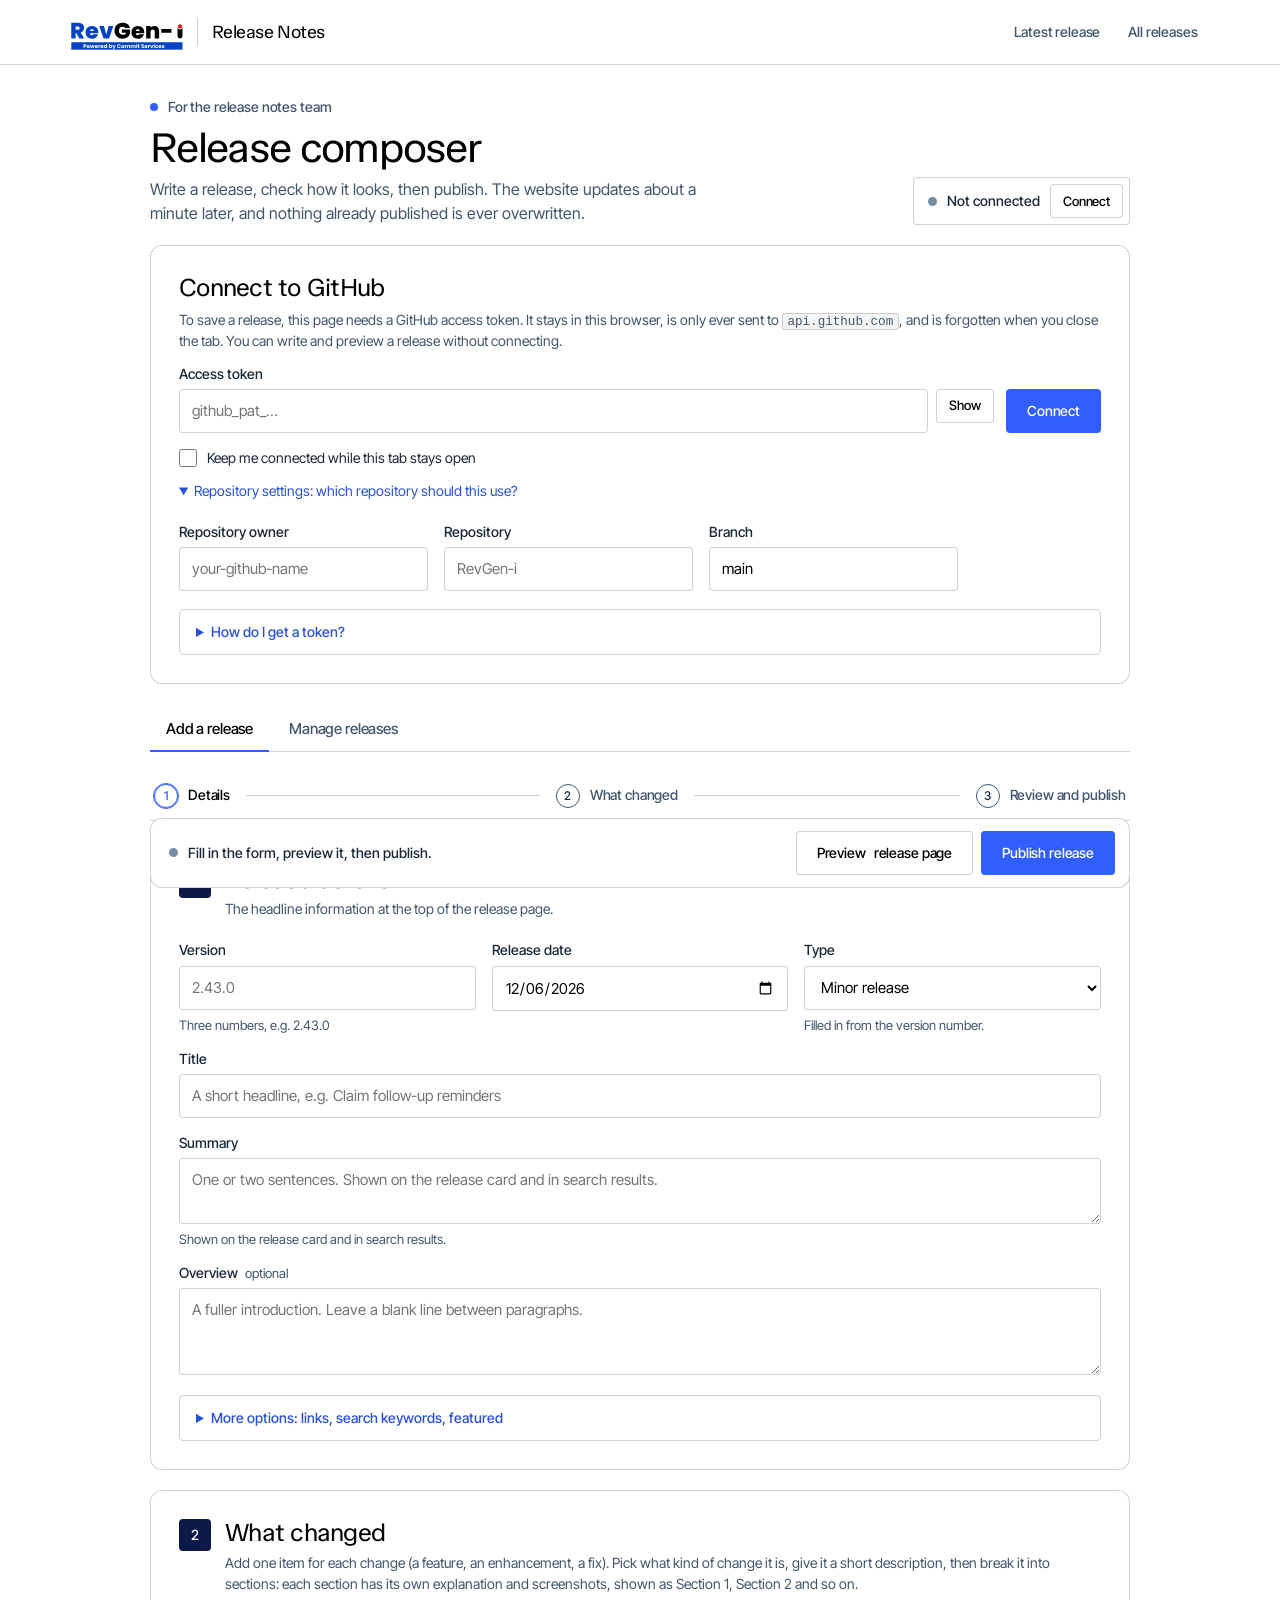
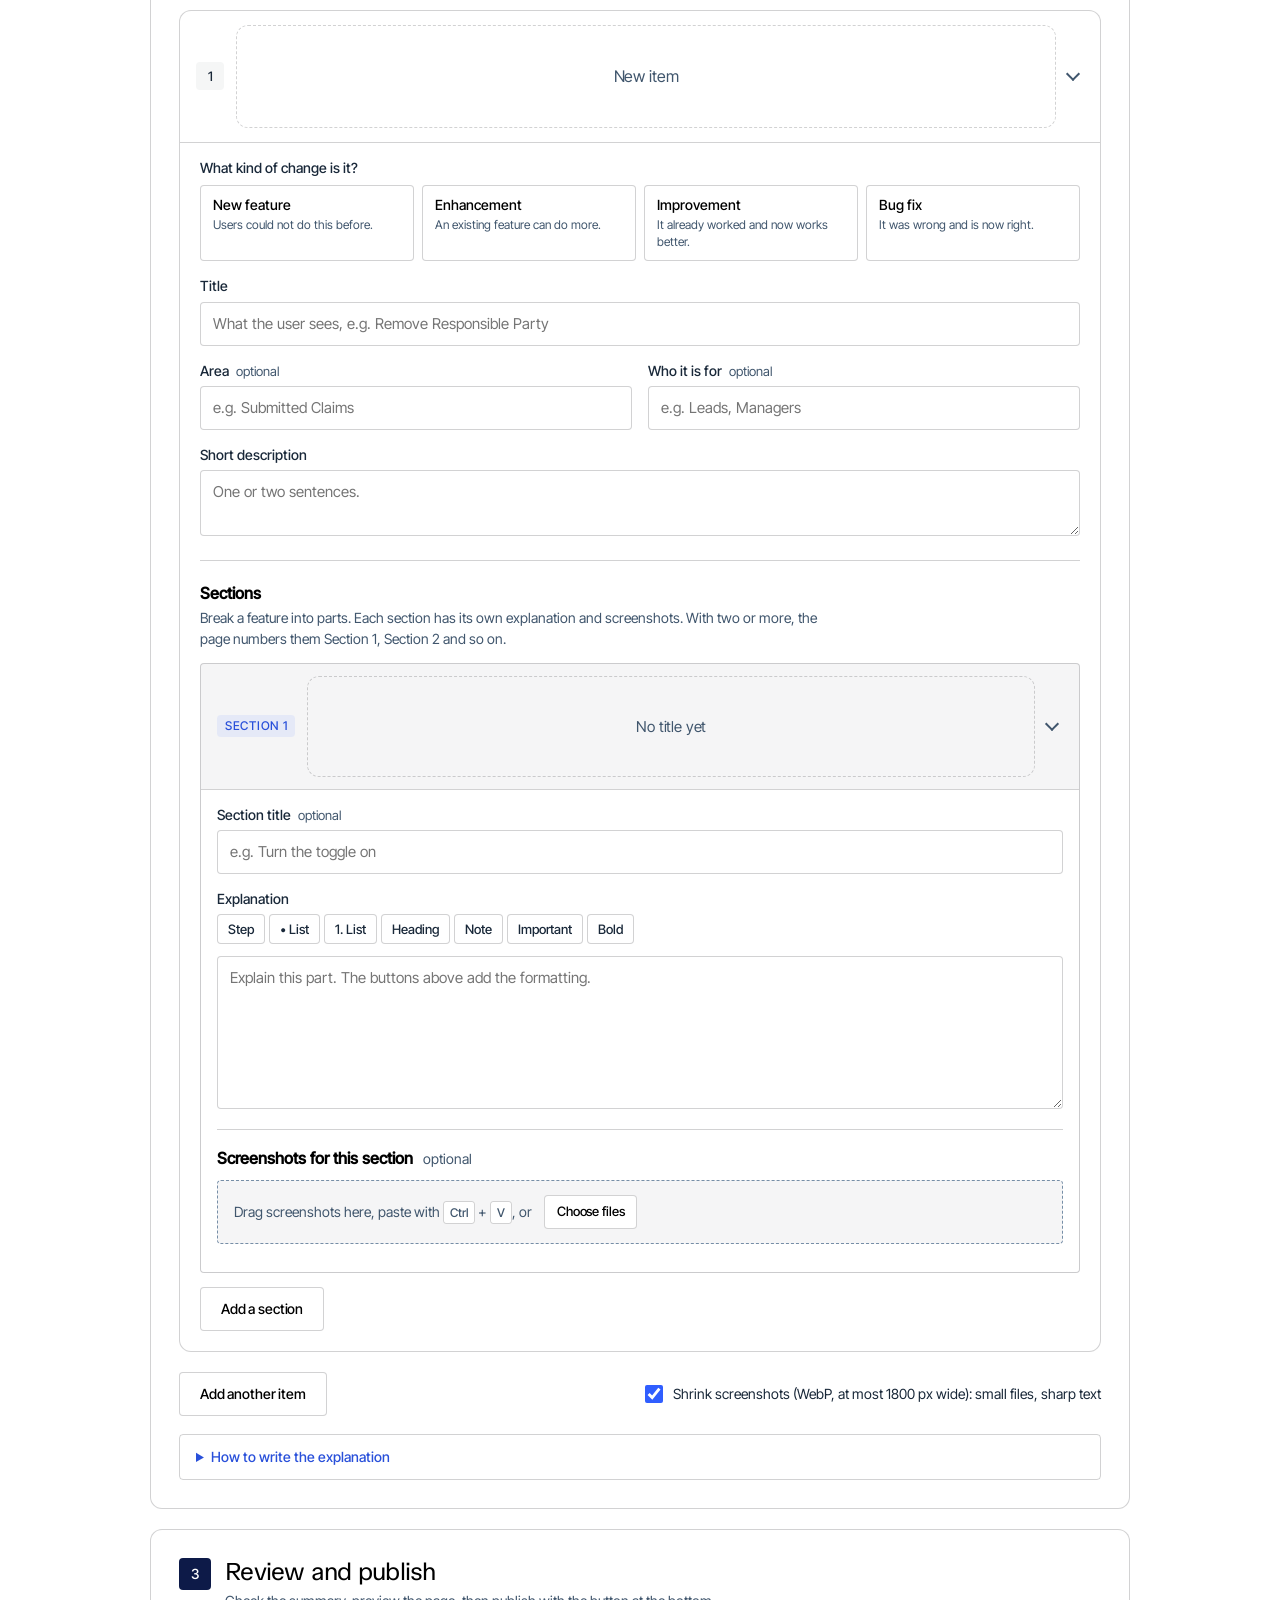
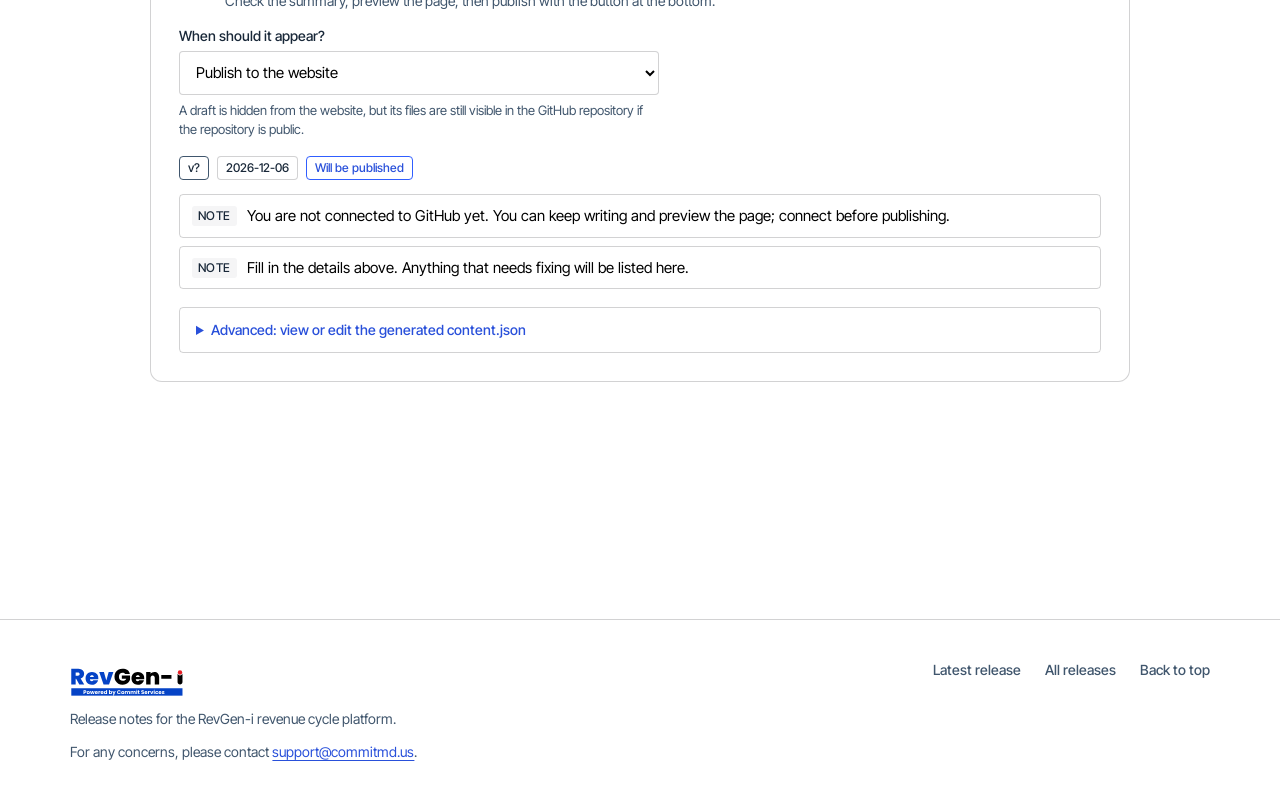
==== commit 3eadcaac: "Composer: sections inside each feature, each with its own text and screenshots" ====
--- a/release-notes/admin/index.html
+++ b/release-notes/admin/index.html
@@ -127,22 +127,22 @@
         </section>
 
         <section class="panel" id="changes" aria-labelledby="h-changes">
-          <div class="panel-head"><span class="num" aria-hidden="true">2</span><div><h2 id="h-changes" class="panel-title">What changed</h2><p class="muted small">Add one item for each change. Pick what kind of change it is, say what happened, and add screenshots if they help.</p></div></div>
+          <div class="panel-head"><span class="num" aria-hidden="true">2</span><div><h2 id="h-changes" class="panel-title">What changed</h2><p class="muted small">Add one item for each change (a feature, an enhancement, a fix). Pick what kind of change it is, give it a short description, then break it into sections: each section has its own explanation and screenshots, shown as Section 1, Section 2 and so on.</p></div></div>
           <div id="items"></div>
           <div class="actions between">
             <button class="btn btn-outline" id="addItem" type="button">Add another item</button>
             <label class="check-row compact"><input id="optimize" type="checkbox" checked><span>Shrink screenshots (WebP, at most 1800 px wide): small files, sharp text</span></label>
           </div>
           <details class="help">
-            <summary>How to write the details</summary>
-            <p class="muted small">The buttons above each <em>Details</em> box add the formatting for you. You can also type it:</p>
+            <summary>How to write the explanation</summary>
+            <p class="muted small">The buttons above each <em>Explanation</em> box add the formatting for you. You can also type it:</p>
             <ul class="syntax">
               <li>A <strong>blank line</strong> starts a new paragraph.</li>
               <li><code>- text</code> makes a bullet and <code>1. text</code> a numbered list.</li>
               <li><code>## Heading</code> adds a sub-heading.</li>
               <li><code>&gt; text</code> makes a note box and <code>!&gt; text</code> an important box.</li>
               <li><code>### Step title</code> starts a numbered step. The text, notes and screenshots below it belong to that step.</li>
-              <li><code>[[image 2]]</code> on its own line places this item's screenshot number 2 right there. Screenshots you do not place appear after the text.</li>
+              <li><code>[[image 2]]</code> on its own line places this section's screenshot number 2 right there. Screenshots you do not place appear after the text of the same section.</li>
               <li>Inside any text: <code>**bold**</code>, <code>`code`</code> and <code>[label](https://example.com)</code>.</li>
             </ul>
           </details>
@@ -222,6 +222,7 @@
       <button type="button" class="btn btn-outline btn-sm" data-size="tablet" aria-pressed="false">Tablet</button>
       <button type="button" class="btn btn-outline btn-sm" data-size="phone" aria-pressed="false">Phone</button>
     </div>
+    <button type="button" class="btn btn-outline btn-sm" id="pvPdf">Download PDF</button>
     <button type="button" class="btn btn-primary btn-sm" id="pvClose">Close <kbd>Esc</kbd></button>
   </div>
   <p class="pv-note" id="pvNote" role="status"></p>
--- a/release-notes/assets/css/portal.css
+++ b/release-notes/assets/css/portal.css
@@ -198,6 +198,12 @@
 .card-go{display:inline-flex;align-items:center;gap:6px;font:500 14px/1.4 var(--f-body);color:var(--link)}
 .card:hover .card-go .arr{transform:translateX(3px)}
 .card-go .arr{transition:transform .25s var(--ease)}
+.card-foot{display:flex;align-items:center;justify-content:space-between;gap:12px}
+/* "Download PDF" on a card or row: sits above the stretched card link so it can be clicked on its own */
+.pdf-mini{position:relative;z-index:2;display:inline-flex;align-items:center;height:28px;padding:0 10px;border:1px solid var(--line);border-radius:var(--r-sm);background:var(--bg);font:500 12px/1 var(--f-body);letter-spacing:-.01em;color:var(--ink-2);cursor:pointer;white-space:nowrap;transition:border-color .2s,background .2s}
+.pdf-mini:hover{border-color:var(--ink-2);background:var(--wash);color:var(--ink)}
+.pdf-mini:focus-visible{outline:2px solid var(--blue);outline-offset:2px}
+.btn[aria-busy=true],.pdf-mini[aria-busy=true]{opacity:.6;cursor:progress;pointer-events:none}
 .more{display:flex;justify-content:center;margin-top:28px}
 .empty,.load-error{border:1px dashed var(--line);border-radius:var(--r-md);padding:40px 24px;text-align:center;color:var(--ink-3)}
 .empty p+p{margin:6px 0 16px}
@@ -280,6 +286,14 @@
 .blocks{margin-top:20px;display:flex;flex-direction:column;gap:16px}
 .blocks p{max-width:68ch;color:var(--ink-2);line-height:1.65}
 .block-h{font:500 17px/1.3 var(--f-body);letter-spacing:-.01em;margin-top:8px}
+/* a numbered part of a feature (Section 1, Section 2, ...): its own explanation and screenshots */
+.sub{margin-top:12px;padding-top:24px;border-top:1px solid var(--line);scroll-margin-top:calc(var(--header-h) + 24px)}
+.blocks>.sub:first-child{margin-top:0;border-top:0;padding-top:0}
+.sub-h{display:flex;flex-wrap:wrap;align-items:baseline;gap:6px 12px;font:500 19px/1.3 var(--f-body);letter-spacing:-.015em;color:var(--ink)}
+.sub-n{font:500 12px/1 var(--f-body);letter-spacing:.06em;text-transform:uppercase;color:var(--link);background:var(--blue-wash);border-radius:var(--r-sm);padding:5px 8px;white-space:nowrap}
+.sub-body{display:flex;flex-direction:column;gap:16px;margin-top:16px}
+.sub-body p{max-width:68ch;color:var(--ink-2);line-height:1.65}
+.toc ol ol ol{margin:2px 0 6px 10px}
 .list{display:flex;flex-direction:column;gap:8px;max-width:68ch;color:var(--ink-2);line-height:1.6}
 ul.list{list-style:none}
 ul.list li{position:relative;padding-left:20px}
@@ -363,7 +377,7 @@
   .hero-in>*{opacity:1}
 }
 @media print{
-  .site-header,.site-footer,.toc,.pager,.rel-actions,.skip,.shot-zoom{display:none!important}
+  .site-header,.site-footer,.toc,.pager,.rel-actions,.skip,.shot-zoom,.pdf-mini{display:none!important}
   body{font-size:12pt}.rel-body{display:block}.item{break-inside:avoid}.shot-link{border:0}
   a{color:inherit;text-decoration:none}
 }
--- a/release-notes/admin/admin.css
+++ b/release-notes/admin/admin.css
@@ -147,6 +147,24 @@
 .cat input:checked+.cat-in{border-color:var(--blue);background:var(--blue-wash);outline:1px solid var(--blue)}
 .cat input:focus-visible+.cat-in{outline:2px solid var(--blue);outline-offset:2px}
 
+/* ---- the parts (sections) of a feature: each with its own title, explanation and screenshots ---- */
+.parts{margin-top:24px;padding-top:20px;border-top:1px solid var(--line)}
+.parts-head{display:flex;flex-direction:column;gap:2px;margin-bottom:14px;max-width:72ch}
+.parts>.btn{margin-top:2px}
+.part{margin-bottom:12px;border:1px solid var(--line);border-radius:var(--r-sm);background:var(--wash)}
+.part-bar{display:flex;align-items:center;gap:8px;padding:6px 8px}
+.part-toggle{flex:1;min-width:0;display:flex;align-items:center;gap:12px;padding:6px 8px;border:0;border-radius:var(--r-sm);background:none;text-align:left;cursor:pointer;font:inherit;color:inherit}
+.part-toggle:hover{background:rgba(25,40,57,.06)}
+.part-toggle:focus-visible{outline:2px solid var(--blue);outline-offset:2px}
+.part-toggle[aria-expanded=false] .item-caret{transform:rotate(-45deg);margin:0 4px 0 2px}
+.part-n{flex:none;font:500 12px/1 var(--f-body);letter-spacing:.06em;text-transform:uppercase;color:var(--link);background:var(--blue-wash);border-radius:var(--r-sm);padding:5px 8px;white-space:nowrap}
+.part-name{flex:1;min-width:0;overflow:hidden;text-overflow:ellipsis;white-space:nowrap;font:500 15px/1.3 var(--f-body);letter-spacing:-.01em}
+.part-name.empty{color:var(--ink-3);font-weight:400}
+.part-tools{display:flex;flex:none;gap:6px}
+.part-body{padding:0 16px 16px;border-top:1px solid var(--line);background:var(--bg);border-radius:0 0 var(--r-sm) var(--r-sm)}
+.part-body[hidden]{display:none}
+@media (max-width:560px){.part-bar{flex-wrap:wrap}.part-tools{width:100%;padding:0 4px 4px}}
+
 .tb{display:flex;flex-wrap:wrap;gap:4px;margin-bottom:6px}
 .tb button{height:30px;padding:0 10px;border:1px solid var(--line);border-radius:var(--r-sm);background:var(--bg);font:500 13px/1 var(--f-body);color:var(--ink-2);cursor:pointer}
 .tb button:hover{border-color:var(--ink-2);background:var(--wash);color:var(--ink)}
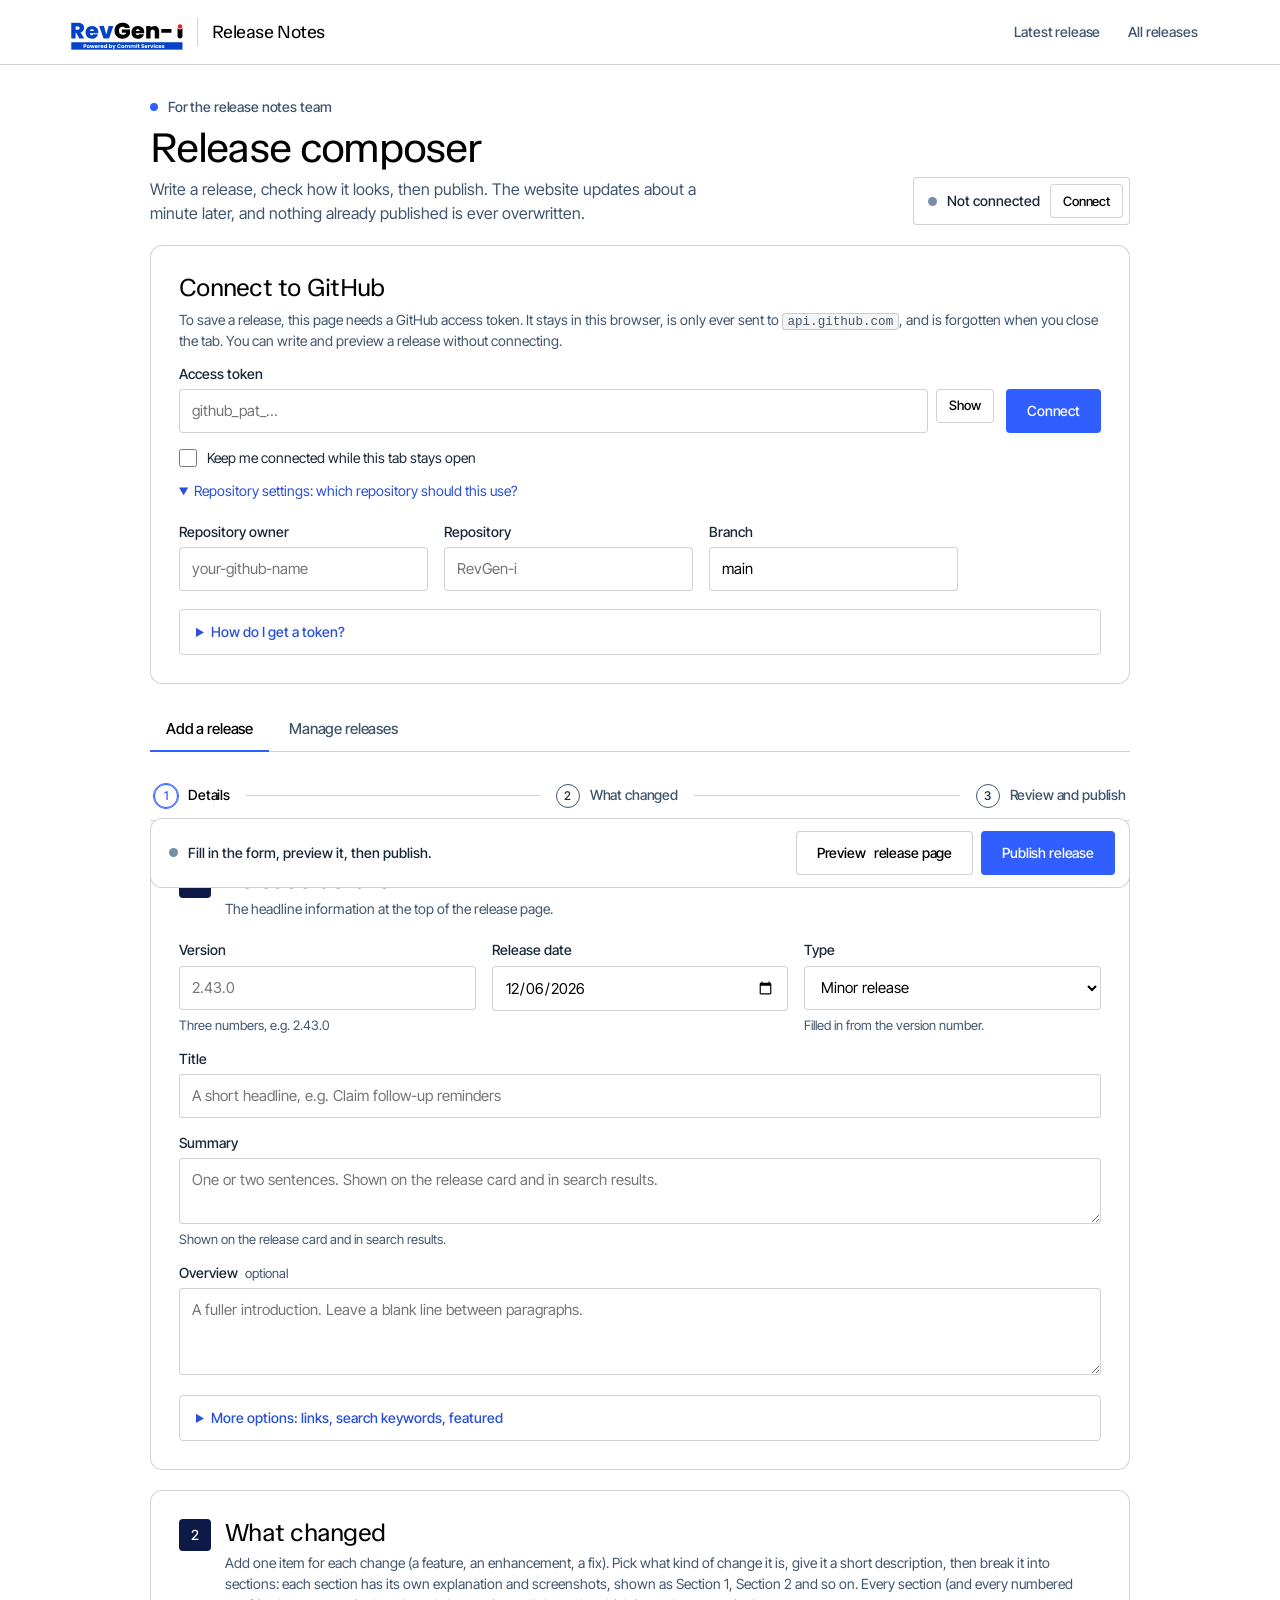
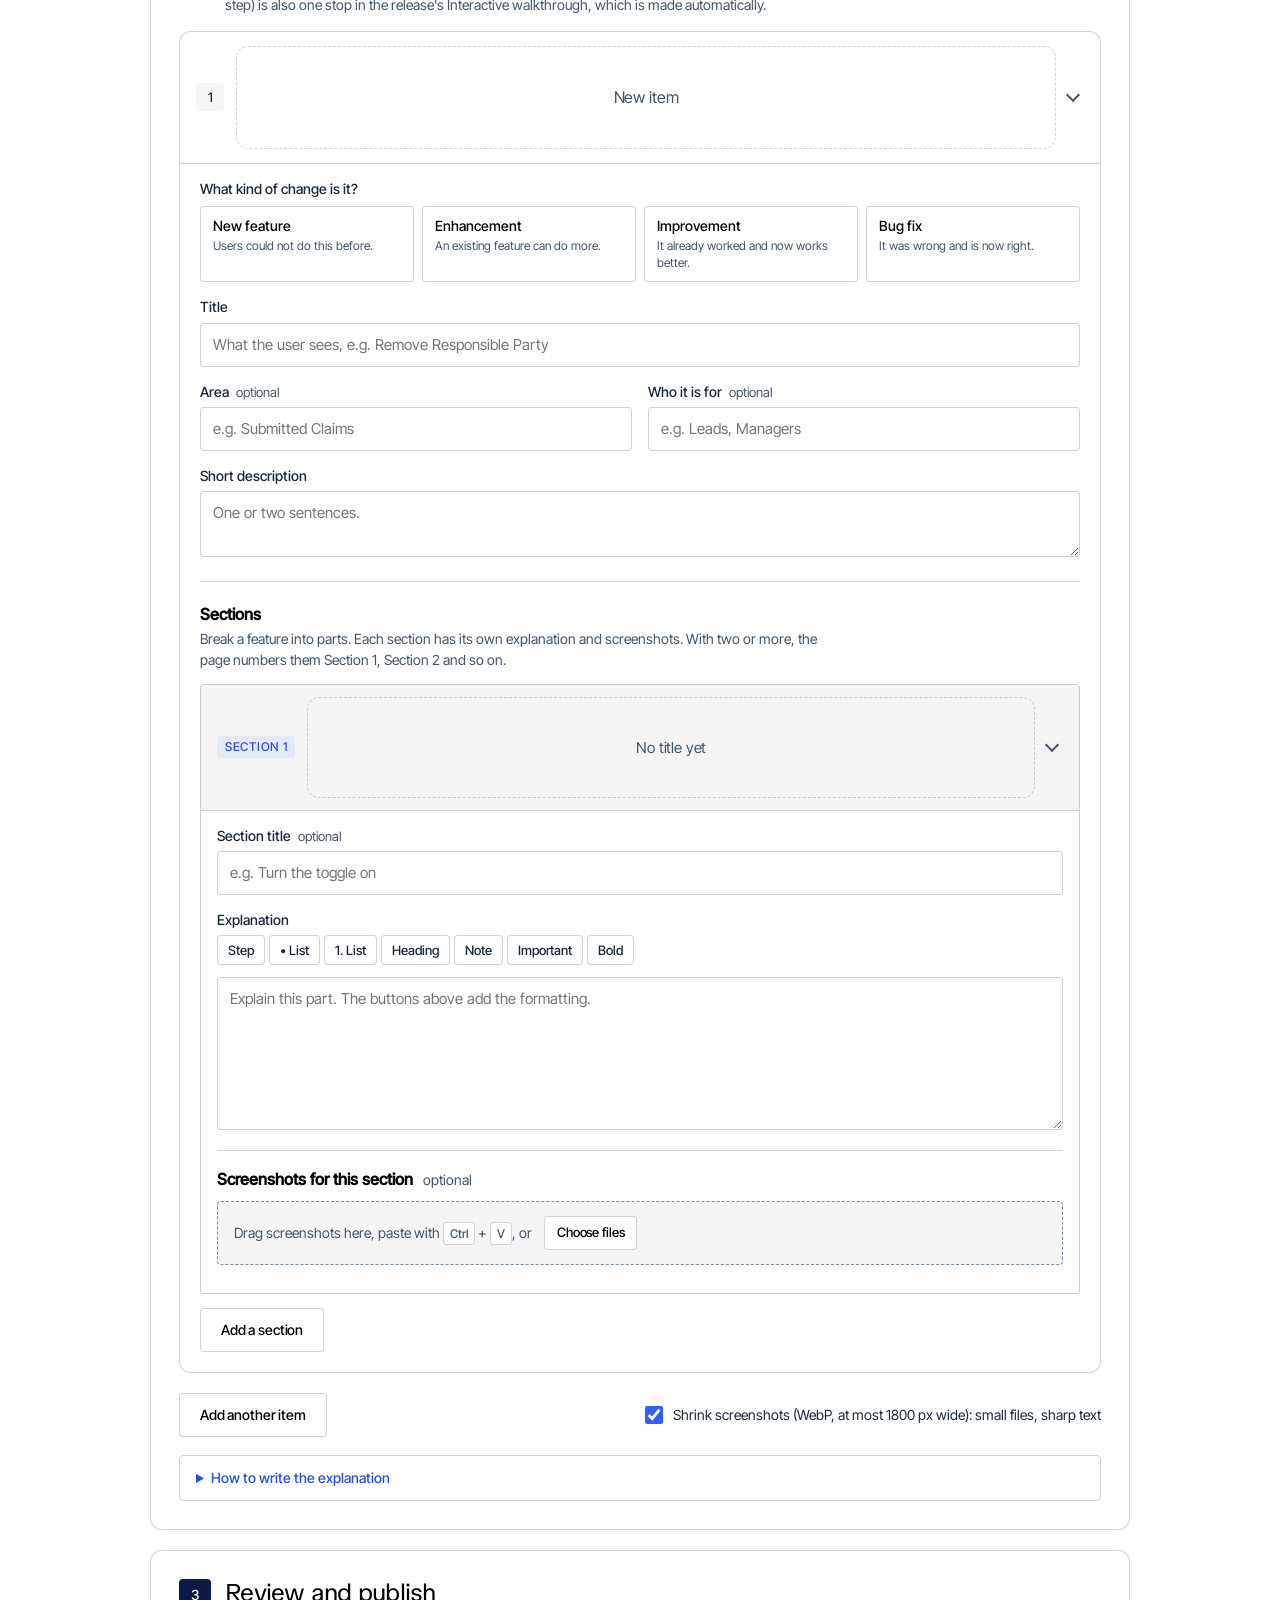
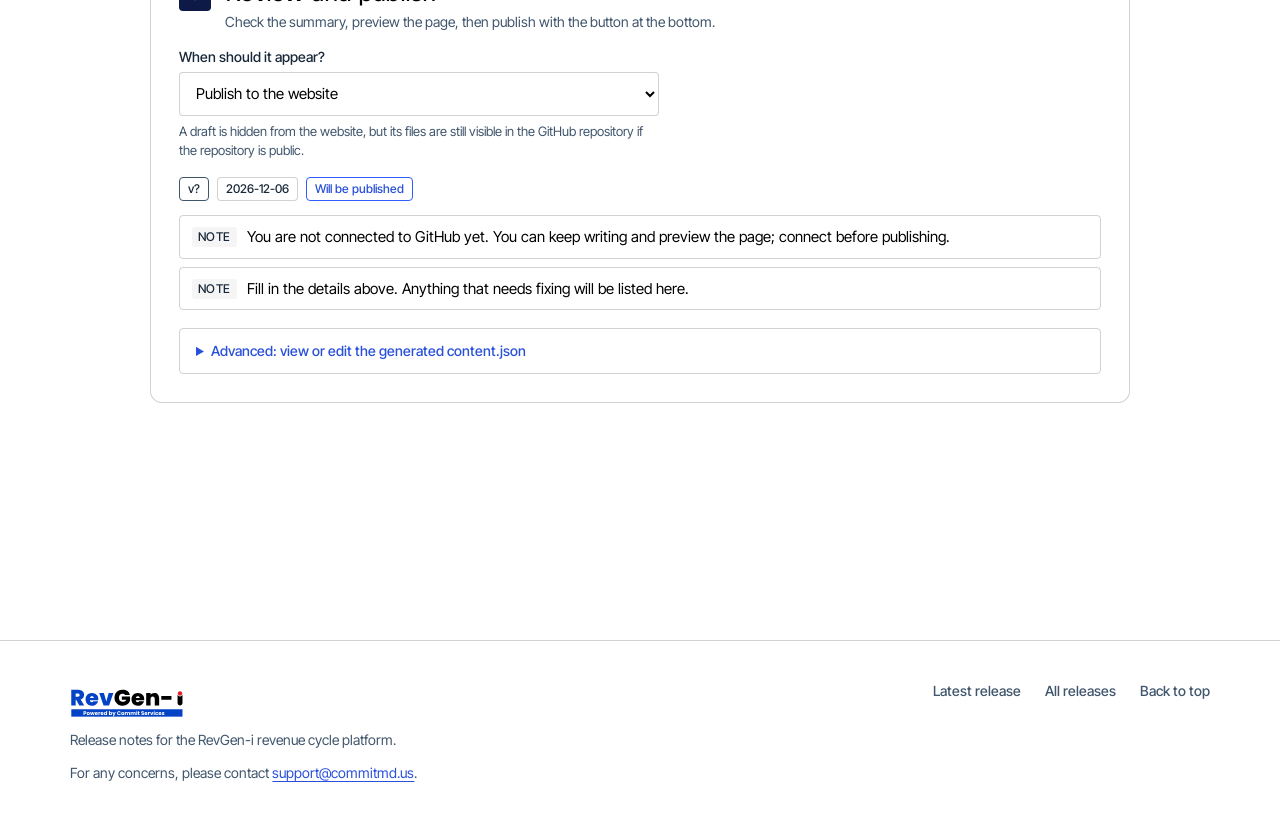
==== commit 968e1af5: "Composer: sections and steps become walkthrough stops (hint)" ====
--- a/release-notes/admin/index.html
+++ b/release-notes/admin/index.html
@@ -127,7 +127,7 @@
         </section>
 
         <section class="panel" id="changes" aria-labelledby="h-changes">
-          <div class="panel-head"><span class="num" aria-hidden="true">2</span><div><h2 id="h-changes" class="panel-title">What changed</h2><p class="muted small">Add one item for each change (a feature, an enhancement, a fix). Pick what kind of change it is, give it a short description, then break it into sections: each section has its own explanation and screenshots, shown as Section 1, Section 2 and so on.</p></div></div>
+          <div class="panel-head"><span class="num" aria-hidden="true">2</span><div><h2 id="h-changes" class="panel-title">What changed</h2><p class="muted small">Add one item for each change (a feature, an enhancement, a fix). Pick what kind of change it is, give it a short description, then break it into sections: each section has its own explanation and screenshots, shown as Section 1, Section 2 and so on. Every section (and every numbered step) is also one stop in the release's Interactive walkthrough, which is made automatically.</p></div></div>
           <div id="items"></div>
           <div class="actions between">
             <button class="btn btn-outline" id="addItem" type="button">Add another item</button>
--- a/release-notes/assets/css/portal.css
+++ b/release-notes/assets/css/portal.css
@@ -366,6 +366,71 @@
 .lb-foot{padding:10px 16px 14px;text-align:center;font-size:12px;color:rgba(255,255,255,.65)}
 @media (max-width:640px){.lb-scroll{padding:12px 12px}.lb-nav{top:auto;bottom:12px;margin:0}.lb-nav.prev{left:12px}.lb-nav.next{right:12px}}
 
+/* ---------- interactive walkthrough (native <dialog>, drawn by assets/js/walkthrough-ui.mjs) ---------- */
+.wt{width:100vw;height:100vh;height:100dvh;max-width:none;max-height:none;margin:0;padding:0;border:0;background:var(--bg);color:var(--ink);overflow:hidden}
+.wt[open]{display:flex;flex-direction:column}
+.wt::backdrop{background:var(--bg)}
+html:has(.wt[open]){overflow:hidden}
+.wt-top{display:flex;align-items:center;gap:10px 14px;padding:10px clamp(16px,3vw,28px);border-bottom:1px solid var(--line)}
+.wt-id{flex:1;min-width:0;display:flex;align-items:center;gap:10px}
+.wt-ver,.wt-pos{flex:none;font:500 12px/1 var(--f-body);letter-spacing:.06em;text-transform:uppercase;color:var(--link);background:var(--blue-wash);border-radius:var(--r-sm);padding:5px 8px;white-space:nowrap}
+.wt-ver{letter-spacing:.02em;text-transform:none}
+.wt-name{min-width:0;font:500 15px/1.3 var(--f-body);letter-spacing:-.01em;overflow:hidden;text-overflow:ellipsis;white-space:nowrap}
+.wt-count{font:500 13px/1 var(--f-body);color:var(--ink-3);white-space:nowrap}
+.wt-play[aria-pressed=true]{background:var(--blue-wash);border-color:var(--blue);color:var(--link)}
+.wt-prog{flex:none;height:3px;background:var(--wash)}
+.wt-prog i{display:block;height:100%;width:0;background:var(--blue);transition:width .35s var(--ease)}
+.wt-main{flex:1;min-height:0;display:grid;grid-template-columns:minmax(230px,300px) minmax(0,1fr)}
+.wt-rail[hidden]+.wt-stage{grid-column:1/-1}
+.wt-rail{overflow:auto;overscroll-behavior:contain;padding:14px 12px 28px clamp(12px,2vw,20px);border-right:1px solid var(--line)}
+.wt-list,.wt-list ol{display:flex;flex-direction:column;gap:2px}
+.wt-grp{margin-top:8px}
+.wt-grp ol{margin-left:10px;padding-left:8px;border-left:1px solid var(--line)}
+.wt-g{padding:8px 10px 4px;font:500 14px/1.35 var(--f-body);letter-spacing:-.01em;color:var(--ink)}
+.wt-gl{display:block;margin-bottom:2px;font:500 11px/1.2 var(--f-body);letter-spacing:.07em;text-transform:uppercase;color:var(--ink-3)}
+.wt-go{display:block;width:100%;padding:8px 10px;border-radius:var(--r-sm);text-align:left;font:400 14px/1.35 var(--f-body);color:var(--ink-2);transition:background .15s,color .15s}
+.wt-go-g{margin-top:6px;font-weight:500;color:var(--ink)}
+.wt-go:hover{background:var(--wash)}
+.wt-go[aria-current=step]{background:var(--blue-wash);color:var(--link);font-weight:500;box-shadow:inset 3px 0 0 var(--blue)}
+.wt-go[aria-current=step] .wt-gl{color:var(--link)}
+.wt-stage{overflow:auto;overscroll-behavior:contain;padding:clamp(20px,3.5vw,44px) clamp(16px,4vw,56px) 56px;outline:0}
+.wt-load{color:var(--ink-3)}
+.wt-slide{max-width:1160px;margin-inline:auto;counter-reset:fig;animation:wt-in .28s var(--ease)}
+@keyframes wt-in{from{opacity:0;transform:translateY(8px)}to{opacity:1;transform:none}}
+.wt-head{display:flex;flex-direction:column;gap:10px;max-width:72ch}
+.wt-kicker{display:flex;flex-wrap:wrap;align-items:center;gap:8px 12px}
+.wt-mod,.wt-for{font:500 13px/1 var(--f-body);color:var(--ink-3)}
+.wt-feature{font:500 14px/1.3 var(--f-body);color:var(--ink-3)}
+.wt-h{font:400 clamp(26px,3vw,38px)/1.12 var(--f-display);letter-spacing:-.04em;font-synthesis:none}
+.wt-sum{font:400 18px/1.55 var(--f-display);letter-spacing:-.01em;color:var(--ink-3)}
+.wt-meta{display:flex;flex-wrap:wrap;align-items:center;gap:6px 0;font:500 13px/1.4 var(--f-body);color:var(--ink-3)}
+.wt-dot{width:3px;height:3px;border-radius:50%;background:var(--ink-4);margin:0 10px}
+.wt-content{margin-top:24px}
+.wt-content.has-media{display:grid;grid-template-columns:minmax(0,1.55fr) minmax(0,1fr);gap:28px 40px;align-items:start}
+.wt-content.has-media:not(:has(.wt-text)){grid-template-columns:minmax(0,1fr)}
+.wt-media{display:flex;flex-direction:column;gap:16px;min-width:0}
+.wt-media .gallery,.wt-media .gallery-2,.wt-media .gallery-3{grid-template-columns:minmax(0,1fr)}
+.wt-media .shot{margin:0}
+.wt-media .shot-link img{max-height:calc(100vh - 250px);max-height:calc(100dvh - 250px)}
+.wt-text.blocks{margin-top:0}
+.wt-chips{display:flex;flex-wrap:wrap;gap:8px}
+.wt-hint{font-size:15px;color:var(--ink-3)}
+.wt-foot{flex:none;display:flex;align-items:center;gap:12px;padding:10px clamp(16px,3vw,28px);border-top:1px solid var(--line)}
+.wt-keys{flex:1;text-align:center;font-size:13px;color:var(--ink-3)}
+.wt-jumpl{display:none}
+.wt-jump{width:100%;min-width:0;height:44px;padding:0 10px;border:1px solid var(--line);border-radius:var(--r-sm);background:var(--bg);font-size:14px}
+@media (max-width:860px){
+  .wt-main{grid-template-columns:minmax(0,1fr)}
+  .wt-rail{display:none}
+  .wt-keys{display:none}
+  .wt-jumpl{display:block;flex:1;min-width:0}
+  .wt-content.has-media{grid-template-columns:minmax(0,1fr)}
+  .wt-media .shot-link img{max-height:70vh}
+  .wt-name,.wt-count{display:none}
+  .wt-id{flex:1}
+}
+@media (max-width:420px){.wt-top .btn kbd{display:none}.wt-foot{gap:8px}.wt-foot .btn{padding:0 14px}}
+
 /* ---------- reveal-on-scroll (only when JS has run; content is never hidden without it) ---------- */
 html.js .rv{opacity:0;transform:translateY(14px);transition:opacity .6s var(--ease),transform .6s var(--ease);transition-delay:calc(var(--i,0)*60ms)}
 html.js .rv.in{opacity:1;transform:none}
@@ -377,7 +442,7 @@
   .hero-in>*{opacity:1}
 }
 @media print{
-  .site-header,.site-footer,.toc,.pager,.rel-actions,.skip,.shot-zoom,.pdf-mini{display:none!important}
+  .site-header,.site-footer,.toc,.pager,.rel-actions,.skip,.shot-zoom,.pdf-mini,.wt{display:none!important}
   body{font-size:12pt}.rel-body{display:block}.item{break-inside:avoid}.shot-link{border:0}
   a{color:inherit;text-decoration:none}
 }
